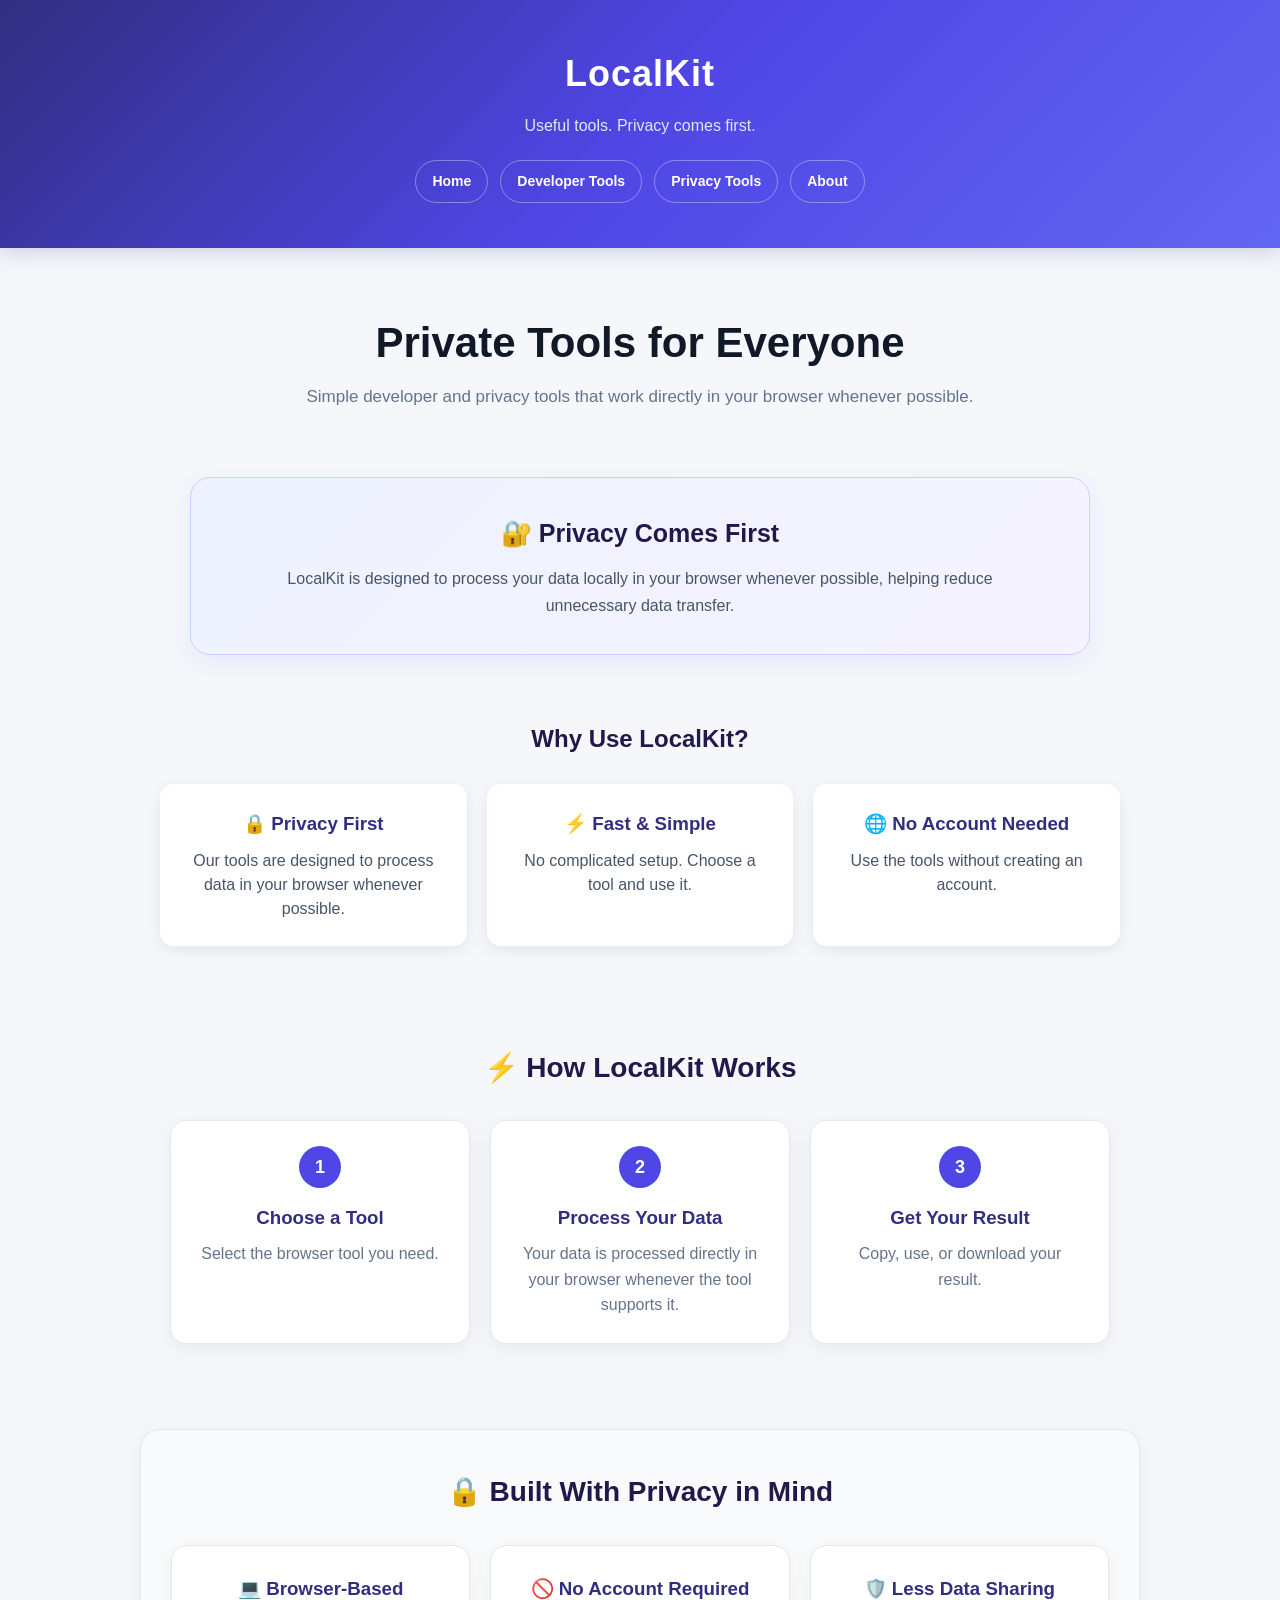
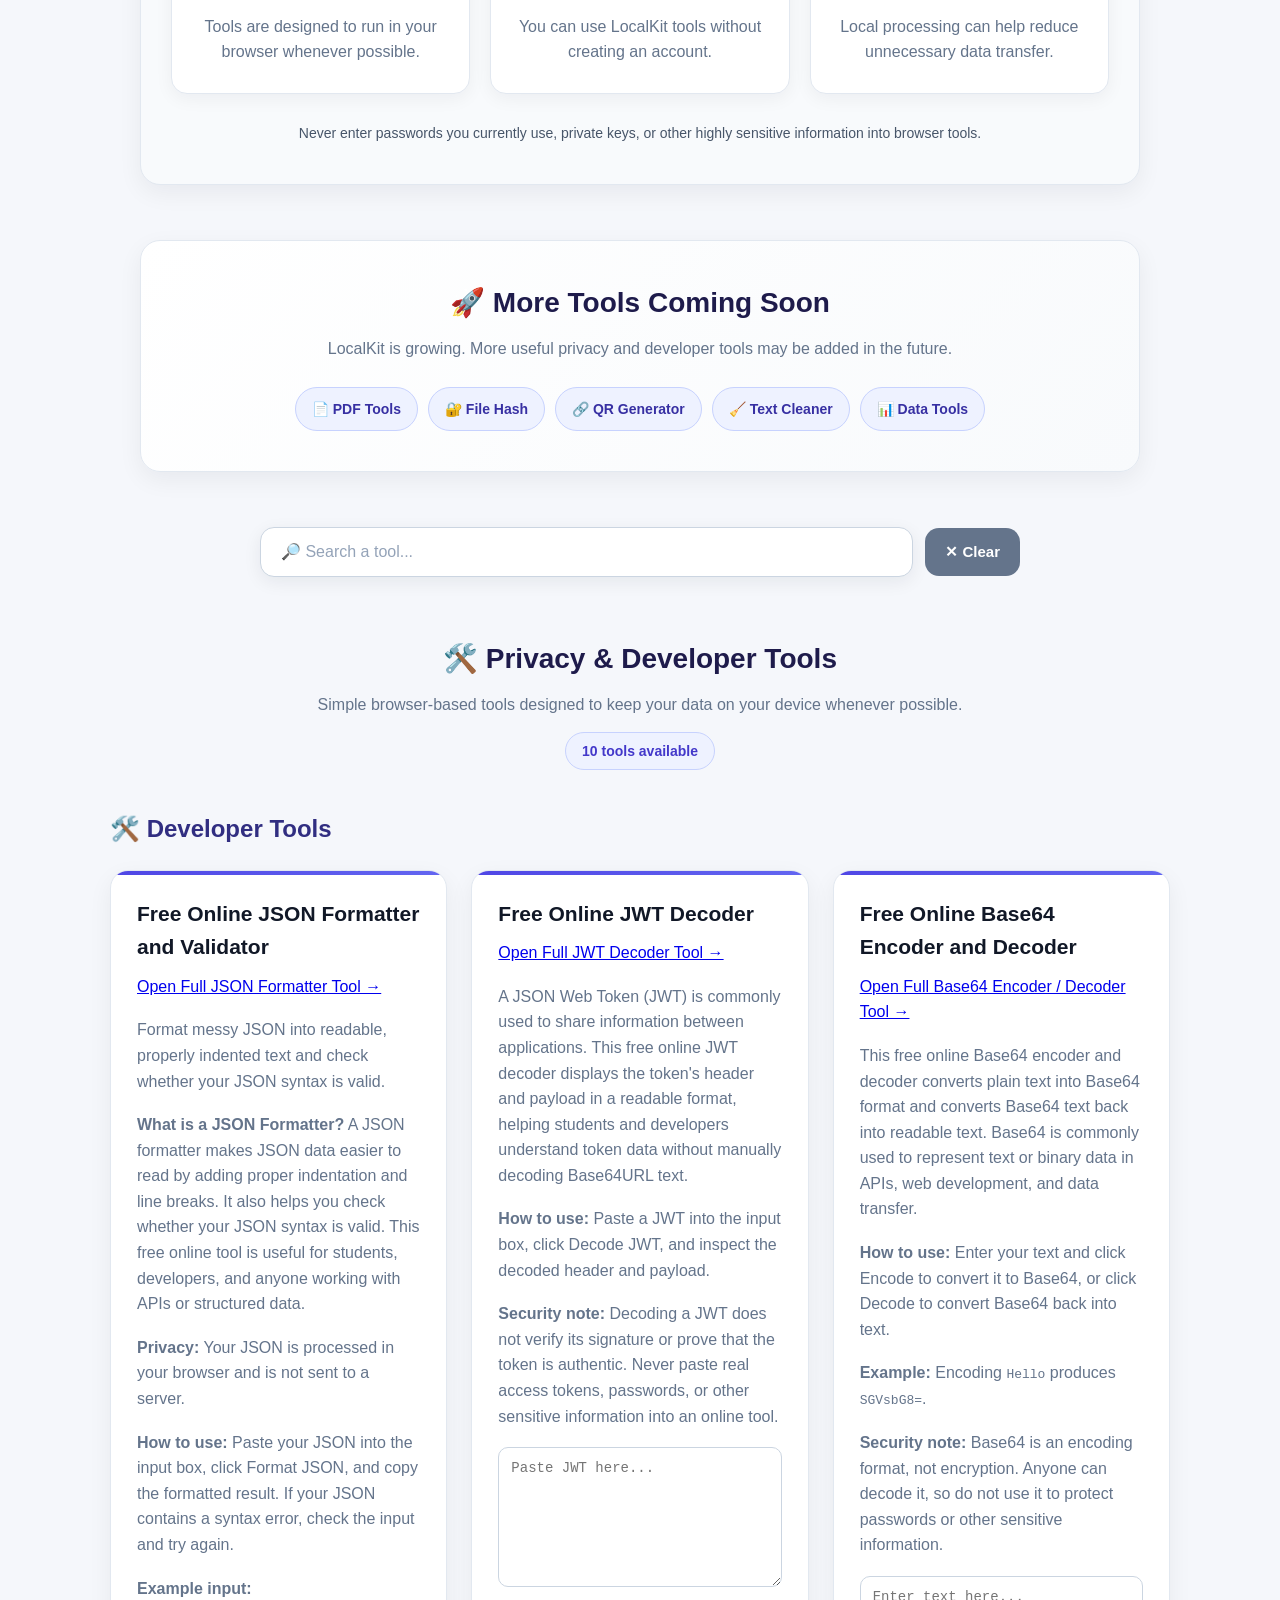
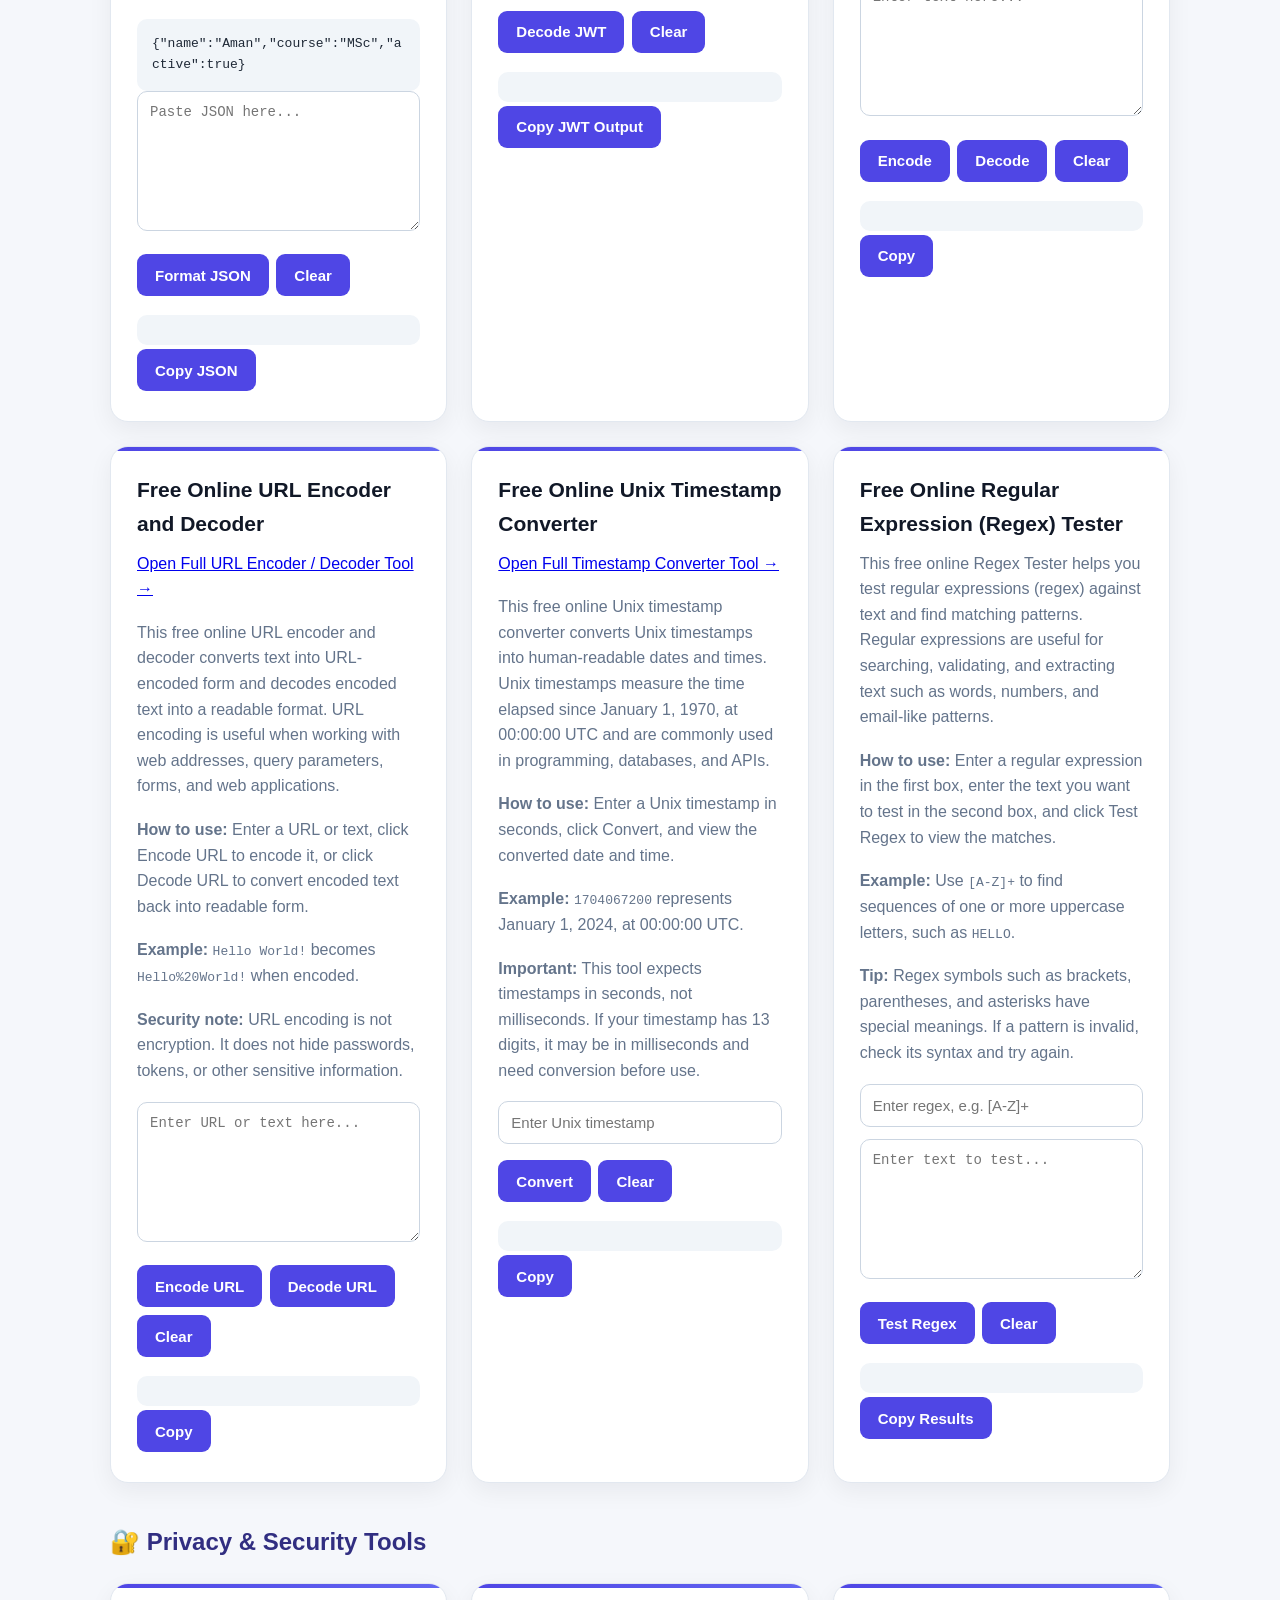
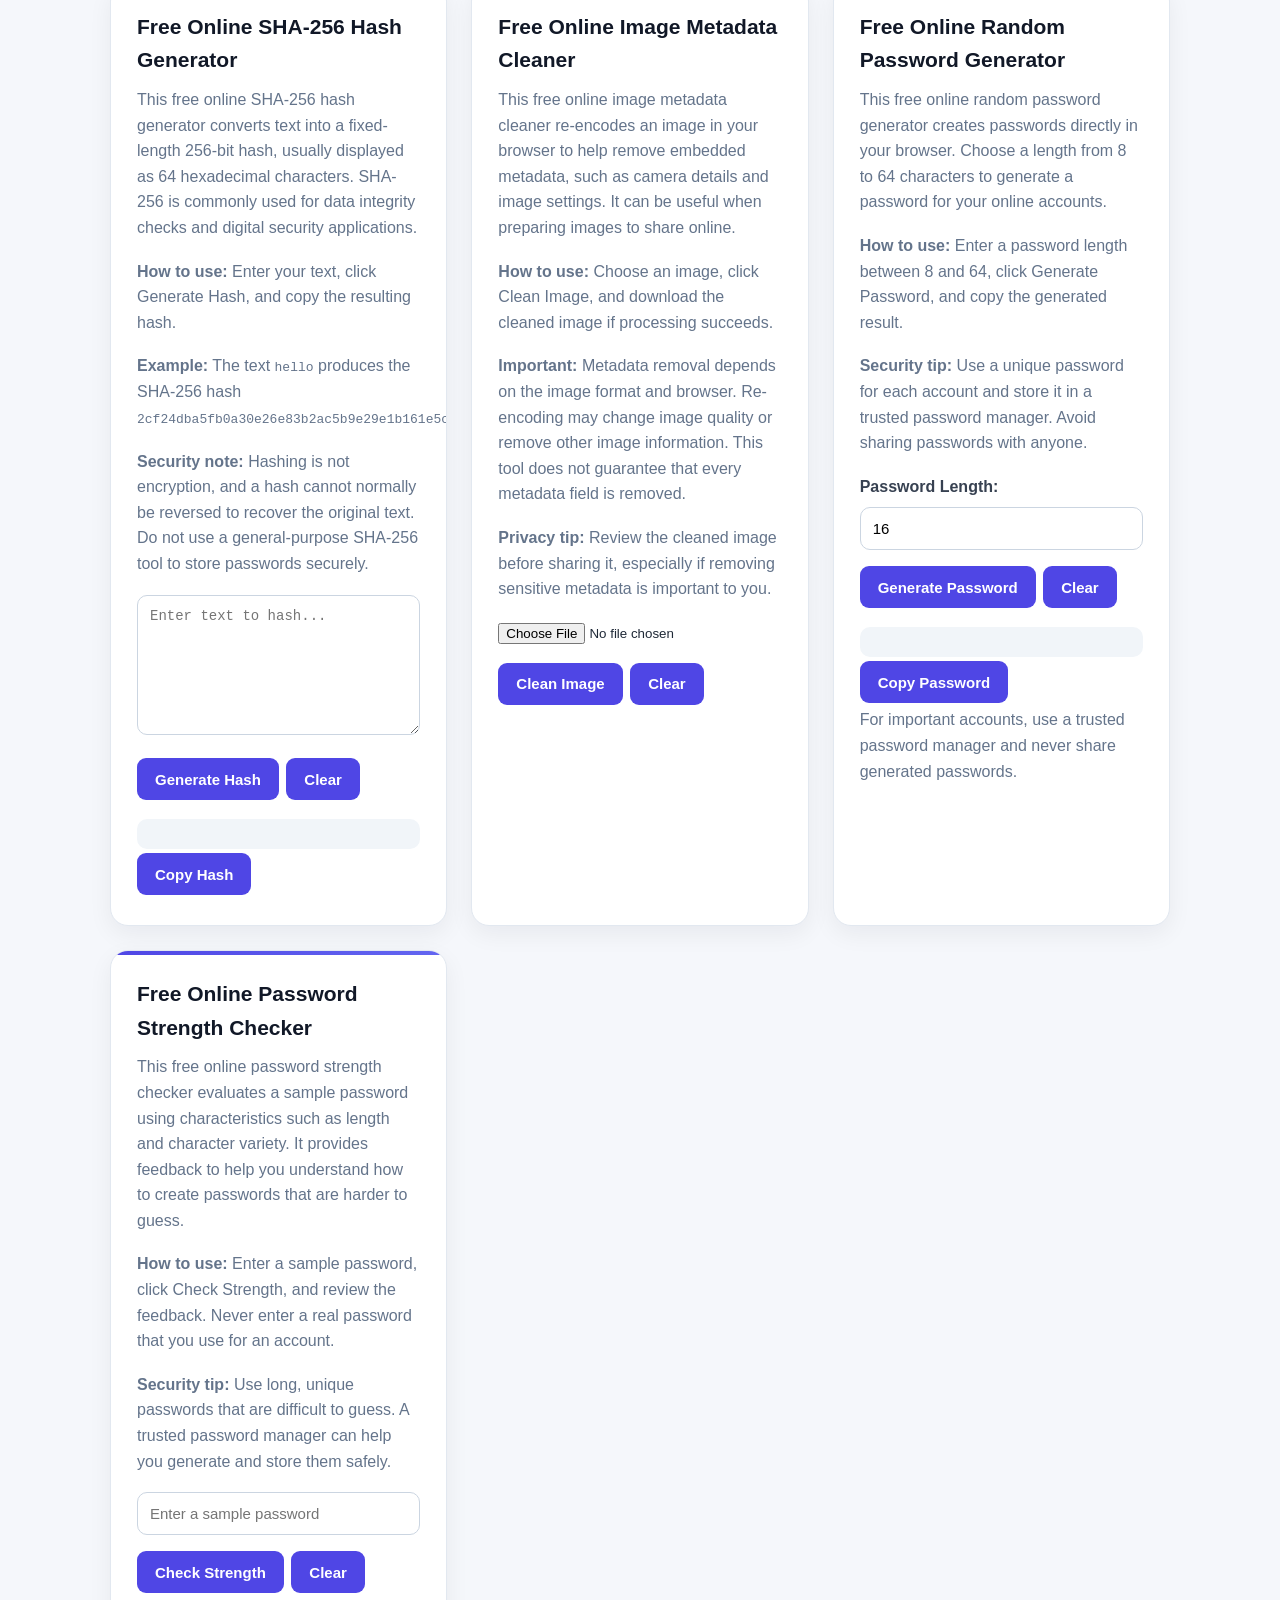
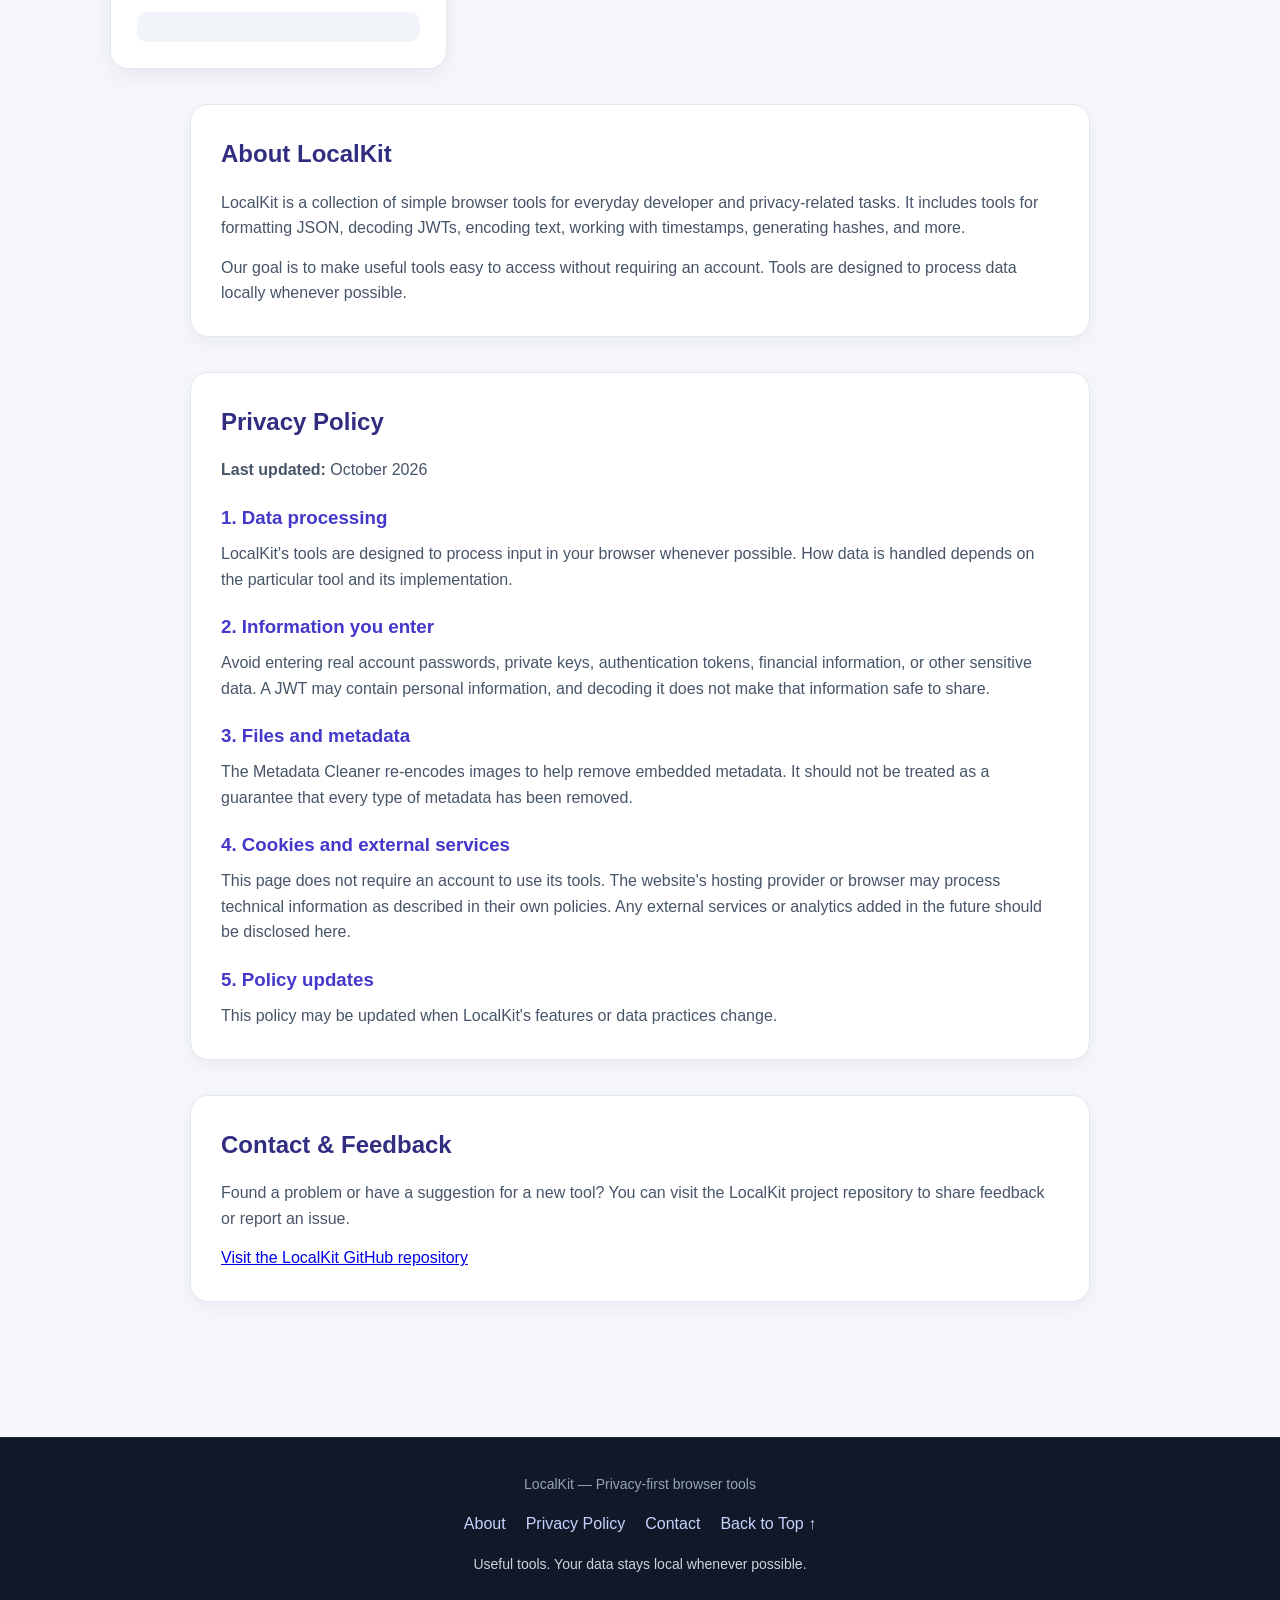
==== index.html @ b1b57955 "Update index.html" ====
<!DOCTYPE html>
<html lang="en">

<head>
<meta name="google-site-verification" content="IphZetKPxtu240fDKieavILcGZt0BfAWqyDR9AuQnmY" />
    
    <meta name="google-site-verification" content="DVw9O4MkSxEFIIuB0OTRe99hICy1c7g2Ql0QO1NADLE" />
    <meta charset="UTF-8">
    <meta name="viewport" content="width=device-width, initial-scale=1.0">

   <title>LocalKit — Free Developer &amp; Privacy Tools</title>
    <meta name="description"
          content="Use free browser-based developer and privacy tools, including JSON formatting, JWT decoding, Base64 encoding, password generation, and more.">

    <meta name="theme-color" content="#6d28d9">

    <meta name="robots" content="index, follow">

<meta property="og:type" content="website">
<meta property="og:title" content="LocalKit — Free Developer &amp; Privacy Tools">
<meta property="og:description" content="Use free browser-based developer and privacy tools, including JSON formatting, JWT decoding, Base64 encoding, password generation, and more.">
<meta property="og:url" content="https://localkit-8vr.pages.dev/">

<meta name="twitter:card" content="summary">
<meta name="twitter:title" content="LocalKit — Free Developer &amp; Privacy Tools">
<meta name="twitter:description" content="Free browser-based developer and privacy tools designed to process data locally whenever possible.">

    <link rel="stylesheet" href="style.css">
</head>

<body>

<!-- HEADER -->

<header>
    <div class="logo">LocalKit</div>

    <p>Useful tools. Privacy comes first.</p>

    <nav class="main-nav" aria-label="Main navigation">
        <a href="#home">Home</a>
        <a href="#developer-tools">Developer Tools</a>
        <a href="#privacy-tools">Privacy Tools</a>
        <a href="#about">About</a>
    </nav>
</header>


<!-- MAIN CONTENT -->

<main id="home">

    <!-- HERO SECTION -->

    <section class="hero">
        <h1>Private Tools for Everyone</h1>

        <p>
            Simple developer and privacy tools that work directly
            in your browser whenever possible.
        </p>
    </section>


    <!-- PRIVACY INTRODUCTION -->

    <section class="privacy-section">
        <h2>🔐 Privacy Comes First</h2>
        <p>
            LocalKit is designed to process your data locally
            in your browser whenever possible, helping reduce
            unnecessary data transfer.
        </p>
    </section>


    <!-- WHY LOCALKIT -->

    <section class="why-section">
        <h2>Why Use LocalKit?</h2>

        <div class="why-grid">

            <div>
                <h3>🔒 Privacy First</h3>
                <p>
                    Our tools are designed to process data in
                    your browser whenever possible.
                </p>
            </div>

            <div>
                <h3>⚡ Fast &amp; Simple</h3>
                <p>
                    No complicated setup. Choose a tool and use it.
                </p>
            </div>

            <div>
                <h3>🌐 No Account Needed</h3>
                <p>
                    Use the tools without creating an account.
                </p>
            </div>

        </div>
    </section>


    <!-- HOW LOCALKIT WORKS -->

    <section class="how-section">
        <h2>⚡ How LocalKit Works</h2>

        <div class="how-grid">

            <div>
                <div class="how-number">1</div>
                <h3>Choose a Tool</h3>
                <p>Select the browser tool you need.</p>
            </div>

            <div>
                <div class="how-number">2</div>
                <h3>Process Your Data</h3>
                <p>
                    Your data is processed directly in your
                    browser whenever the tool supports it.
                </p>
            </div>

            <div>
                <div class="how-number">3</div>
                <h3>Get Your Result</h3>
                <p>Copy, use, or download your result.</p>
            </div>

        </div>
    </section>


    <!-- TRUST & PRIVACY -->

    <section class="trust-section">
        <h2>🔒 Built With Privacy in Mind</h2>

        <div class="trust-grid">

            <div>
                <h3>💻 Browser-Based</h3>
                <p>
                    Tools are designed to run in your browser
                    whenever possible.
                </p>
            </div>

            <div>
                <h3>🚫 No Account Required</h3>
                <p>
                    You can use LocalKit tools without
                    creating an account.
                </p>
            </div>

            <div>
                <h3>🛡️ Less Data Sharing</h3>
                <p>
                    Local processing can help reduce
                    unnecessary data transfer.
                </p>
            </div>

        </div>

        <p class="trust-note">
            Never enter passwords you currently use,
            private keys, or other highly sensitive information
            into browser tools.
        </p>
    </section>


    <!-- COMING SOON -->

    <section class="coming-section">
        <h2>🚀 More Tools Coming Soon</h2>

        <p>
            LocalKit is growing. More useful privacy and
            developer tools may be added in the future.
        </p>

        <div class="coming-tags">
            <span>📄 PDF Tools</span>
            <span>🔐 File Hash</span>
            <span>🔗 QR Generator</span>
            <span>🧹 Text Cleaner</span>
            <span>📊 Data Tools</span>
        </div>
    </section>


    <!-- TOOL SEARCH -->

    <section class="tool-search" aria-label="Search tools">

        <input
            type="text"
            id="toolSearch"
            placeholder="🔎 Search a tool..."
            aria-label="Search available tools"
            onkeyup="searchTools()">

        <button
            type="button"
            onclick="clearToolSearch()">
            ✕ Clear
        </button>

    </section>


    <!-- ALL TOOLS -->

    <section class="tools" aria-label="Available tools">

        <div class="tools-heading">
            <h2>🛠️ Privacy &amp; Developer Tools</h2>

            <p>
                Simple browser-based tools designed to keep
                your data on your device whenever possible.
            </p>

            <span class="tool-count">10 tools available</span>
        </div>


        <!-- DEVELOPER TOOLS -->

        <h3 id="developer-tools" class="category-heading">
            🛠️ Developer Tools
        </h3>


        <!-- 1. JSON FORMATTER -->

        <div class="tool-card" id="json-formatter">
           <h2>Free Online JSON Formatter and Validator</h2>
            <p><a href="json-formatter.html">Open Full JSON Formatter Tool →</a></p>

       
<p>Format messy JSON into readable, properly indented text and check whether your JSON syntax is valid.</p>

<p><strong>What is a JSON Formatter?</strong> A JSON formatter makes JSON data easier to read by adding proper indentation and line breaks. It also helps you check whether your JSON syntax is valid. This free online tool is useful for students, developers, and anyone working with APIs or structured data.</p>

<p><strong>Privacy:</strong> Your JSON is processed in your browser and is not sent to a server.</p>

<p><strong>How to use:</strong> Paste your JSON into the input box, click Format JSON, and copy the formatted result. If your JSON contains a syntax error, check the input and try again.</p>

<p><strong>Example input:</strong></p>
<pre>{"name":"Aman","course":"MSc","active":true}</pre>

            <textarea
                id="jsonInput"
                placeholder="Paste JSON here..."
                aria-label="JSON input"></textarea>

            <button onclick="formatJSON()">Format JSON</button>
            <button onclick="clearJSON()">Clear</button>

            <pre id="jsonOutput"></pre>

            <button onclick="copyJSON()">Copy JSON</button>
        </div>


        <!-- 2. JWT DECODER -->

        <div class="tool-card" id="jwt-decoder">
        <h2>Free Online JWT Decoder</h2>
<p><a href="jwt-decoder.html">Open Full JWT Decoder Tool →</a></p>

            
<p>A JSON Web Token (JWT) is commonly used to share information between applications. This free online JWT decoder displays the token's header and payload in a readable format, helping students and developers understand token data without manually decoding Base64URL text.</p>

<p><strong>How to use:</strong> Paste a JWT into the input box, click Decode JWT, and inspect the decoded header and payload.</p>

<p><strong>Security note:</strong> Decoding a JWT does not verify its signature or prove that the token is authentic. Never paste real access tokens, passwords, or other sensitive information into an online tool.</p>

            <textarea
                id="jwtInput"
                placeholder="Paste JWT here..."
                aria-label="JWT input"></textarea>

            <button onclick="decodeJWT()">Decode JWT</button>
            <button onclick="clearJWT()">Clear</button>
            
            <pre id="jwtOutput"></pre>

            <button onclick="copyJWT()">Copy JWT Output</button>
        </div>


        <!-- 3. BASE64 ENCODER / DECODER -->

        <div class="tool-card" id="base64-tool">
            <h2>Free Online Base64 Encoder and Decoder</h2>
            <p><a href="base64-encoder-decoder.html">Open Full Base64 Encoder / Decoder Tool →</a></p>


           
<p>This free online Base64 encoder and decoder converts plain text into Base64 format and converts Base64 text back into readable text. Base64 is commonly used to represent text or binary data in APIs, web development, and data transfer.</p>

<p><strong>How to use:</strong> Enter your text and click Encode to convert it to Base64, or click Decode to convert Base64 back into text.</p>

<p><strong>Example:</strong> Encoding <code>Hello</code> produces <code>SGVsbG8=</code>.</p>

<p><strong>Security note:</strong> Base64 is an encoding format, not encryption. Anyone can decode it, so do not use it to protect passwords or other sensitive information.</p>

            <textarea
                id="base64Input"
                placeholder="Enter text here..."
                aria-label="Base64 input"></textarea>

            <button onclick="encodeBase64()">Encode</button>
            <button onclick="decodeBase64()">Decode</button>
            <button onclick="clearBase64()">Clear</button>

            <pre id="base64Output"></pre>

            <button onclick="copyBase64()">Copy</button>
        </div>


        <!-- 4. URL ENCODER / DECODER -->

        <div class="tool-card" id="url-encoder">
            <h2>Free Online URL Encoder and Decoder</h2>

    <p><a href="url-encoder-decoder.html">Open Full URL Encoder / Decoder Tool →</a></p>       
<p>This free online URL encoder and decoder converts text into URL-encoded form and decodes encoded text into a readable format. URL encoding is useful when working with web addresses, query parameters, forms, and web applications.</p>

<p><strong>How to use:</strong> Enter a URL or text, click Encode URL to encode it, or click Decode URL to convert encoded text back into readable form.</p>

<p><strong>Example:</strong> <code>Hello World!</code> becomes <code>Hello%20World!</code> when encoded.</p>

<p><strong>Security note:</strong> URL encoding is not encryption. It does not hide passwords, tokens, or other sensitive information.</p>

            <textarea
                id="urlInput"
                placeholder="Enter URL or text here..."
                aria-label="URL input"></textarea>

            <button onclick="encodeURL()">Encode URL</button>
            <button onclick="decodeURL()">Decode URL</button>
            <button onclick="clearURL()">Clear</button>

            <pre id="urlOutput"></pre>

            <button onclick="copyURL()">Copy</button>
        </div>


        <!-- 5. TIMESTAMP CONVERTER -->

        <div class="tool-card" id="timestamp-converter">
            <h2>Free Online Unix Timestamp Converter</h2>
            <p><a href="timestamp-converter.html">Open Full Timestamp Converter Tool →</a></p>


            
<p>This free online Unix timestamp converter converts Unix timestamps into human-readable dates and times. Unix timestamps measure the time elapsed since January 1, 1970, at 00:00:00 UTC and are commonly used in programming, databases, and APIs.</p>

<p><strong>How to use:</strong> Enter a Unix timestamp in seconds, click Convert, and view the converted date and time.</p>

<p><strong>Example:</strong> <code>1704067200</code> represents January 1, 2024, at 00:00:00 UTC.</p>

<p><strong>Important:</strong> This tool expects timestamps in seconds, not milliseconds. If your timestamp has 13 digits, it may be in milliseconds and need conversion before use.</p>

            <input
                type="number"
                id="timestampInput"
                placeholder="Enter Unix timestamp"
                aria-label="Unix timestamp">

            <button onclick="convertTimestamp()">Convert</button>
            <button onclick="clearTimestamp()">Clear</button>

            <pre id="timestampOutput"></pre>

            <button onclick="copyTimestamp()">Copy</button>
        </div>


        <!-- 6. REGEX TESTER -->

        <div class="tool-card" id="regex-tester">
            <h2>Free Online Regular Expression (Regex) Tester</h2>

           
<p>This free online Regex Tester helps you test regular expressions (regex) against text and find matching patterns. Regular expressions are useful for searching, validating, and extracting text such as words, numbers, and email-like patterns.</p>

<p><strong>How to use:</strong> Enter a regular expression in the first box, enter the text you want to test in the second box, and click Test Regex to view the matches.</p>

<p><strong>Example:</strong> Use <code>[A-Z]+</code> to find sequences of one or more uppercase letters, such as <code>HELLO</code>.</p>

<p><strong>Tip:</strong> Regex symbols such as brackets, parentheses, and asterisks have special meanings. If a pattern is invalid, check its syntax and try again.</p>

            <input
                type="text"
                id="regexInput"
                placeholder="Enter regex, e.g. [A-Z]+"
                aria-label="Regular expression">

            <textarea
                id="regexText"
                placeholder="Enter text to test..."
                aria-label="Text to test"></textarea>

            <button onclick="testRegex()">Test Regex</button>
            <button onclick="clearRegex()">Clear</button>

            <pre id="regexOutput"></pre>

            <button onclick="copyRegex()">Copy Results</button>
        </div>


        <!-- PRIVACY & SECURITY TOOLS -->

        <h3 id="privacy-tools" class="category-heading">
            🔐 Privacy &amp; Security Tools
        </h3>





        
<!-- 7. SHA-256 HASH GENERATOR -->

<div class="tool-card" id="sha256-generator">
    <h2>Free Online SHA-256 Hash Generator</h2>

   
<p>This free online SHA-256 hash generator converts text into a fixed-length 256-bit hash, usually displayed as 64 hexadecimal characters. SHA-256 is commonly used for data integrity checks and digital security applications.</p>

<p><strong>How to use:</strong> Enter your text, click Generate Hash, and copy the resulting hash.</p>

<p><strong>Example:</strong> The text <code>hello</code> produces the SHA-256 hash <code>2cf24dba5fb0a30e26e83b2ac5b9e29e1b161e5c1fa7425e73043362938b9824</code>.</p>

<p><strong>Security note:</strong> Hashing is not encryption, and a hash cannot normally be reversed to recover the original text. Do not use a general-purpose SHA-256 tool to store passwords securely.</p>

    <textarea
        id="hashInput"
        placeholder="Enter text to hash..."
        aria-label="Text to hash"></textarea>

    <button onclick="generateHash()">Generate Hash</button>
    <button onclick="clearHash()">Clear</button>

    <pre id="hashOutput"></pre>

    <button onclick="copyHash()">Copy Hash</button>
</div>


        <!-- 8. METADATA CLEANER -->

        <div class="tool-card" id="metadata-cleaner">
           <h2>Free Online Image Metadata Cleaner</h2>

<p>This free online image metadata cleaner re-encodes an image in your browser to help remove embedded metadata, such as camera details and image settings. It can be useful when preparing images to share online.</p>

<p><strong>How to use:</strong> Choose an image, click Clean Image, and download the cleaned image if processing succeeds.</p>

<p><strong>Important:</strong> Metadata removal depends on the image format and browser. Re-encoding may change image quality or remove other image information. This tool does not guarantee that every metadata field is removed.</p>

<p><strong>Privacy tip:</strong> Review the cleaned image before sharing it, especially if removing sensitive metadata is important to you.</p>


          
            <input
                type="file"
                id="imageInput"
                accept="image/*"
                aria-label="Choose an image">

            <button onclick="cleanImageMetadata()">Clean Image</button>
            <button onclick="clearMetadata()">Clear</button>

            <div id="metadataOutput"></div>
        </div>


        <!-- 9. PASSWORD GENERATOR -->

        <div class="tool-card" id="password-generator">
           <h2>Free Online Random Password Generator</h2>

          
<p>This free online random password generator creates passwords directly in your browser. Choose a length from 8 to 64 characters to generate a password for your online accounts.</p>

<p><strong>How to use:</strong> Enter a password length between 8 and 64, click Generate Password, and copy the generated result.</p>

<p><strong>Security tip:</strong> Use a unique password for each account and store it in a trusted password manager. Avoid sharing passwords with anyone.</p>

            <label for="passwordLength">Password Length:</label>

            <input
                type="number"
                id="passwordLength"
                value="16"
                min="8"
                max="64">

            <button onclick="generatePassword()">
                Generate Password
            </button>

            <button onclick="clearPassword()">Clear</button>

            <pre id="passwordOutput"></pre>

            <button onclick="copyPassword()">Copy Password</button>

            <p>
                For important accounts, use a trusted password
                manager and never share generated passwords.
            </p>
        </div>


        <!-- 10. PASSWORD STRENGTH CHECKER -->

        <div class="tool-card" id="password-strength-checker">
            <h2>Free Online Password Strength Checker</h2>



            
<p>This free online password strength checker evaluates a sample password using characteristics such as length and character variety. It provides feedback to help you understand how to create passwords that are harder to guess.</p>

<p><strong>How to use:</strong> Enter a sample password, click Check Strength, and review the feedback. Never enter a real password that you use for an account.</p>

<p><strong>Security tip:</strong> Use long, unique passwords that are difficult to guess. A trusted password manager can help you generate and store them safely.</p>

            <input
                type="password"
                id="strengthPassword"
                placeholder="Enter a sample password"
                aria-label="Sample password"
                autocomplete="off">

            <button onclick="checkPasswordStrength()">
                Check Strength
            </button>

            <button onclick="clearPasswordStrength()">Clear</button>

            <pre id="strengthOutput"></pre>
        </div>

    </section>


    <!-- ABOUT SECTION -->

    <section id="about" class="about-section">
        <h2>About LocalKit</h2>

        <p>
            LocalKit is a collection of simple browser tools
            for everyday developer and privacy-related tasks.
            It includes tools for formatting JSON, decoding
            JWTs, encoding text, working with timestamps,
            generating hashes, and more.
        </p>

        <p>
            Our goal is to make useful tools easy to access
            without requiring an account. Tools are designed
            to process data locally whenever possible.
        </p>
    </section>


    <!-- PRIVACY POLICY SECTION -->

    <section id="privacy" class="privacy-policy-section">
        <h2>Privacy Policy</h2>

        <p>
            <strong>Last updated:</strong> October 2026
        </p>

        <h3>1. Data processing</h3>
        <p>
            LocalKit's tools are designed to process input
            in your browser whenever possible. How data is
            handled depends on the particular tool and its
            implementation.
        </p>

        <h3>2. Information you enter</h3>
        <p>
            Avoid entering real account passwords, private
            keys, authentication tokens, financial information,
            or other sensitive data. A JWT may contain
            personal information, and decoding it does not
            make that information safe to share.
        </p>

        <h3>3. Files and metadata</h3>
        <p>
            The Metadata Cleaner re-encodes images to help
            remove embedded metadata. It should not be treated
            as a guarantee that every type of metadata has
            been removed.
        </p>

        <h3>4. Cookies and external services</h3>
        <p>
            This page does not require an account to use
            its tools. The website's hosting provider or
            browser may process technical information as
            described in their own policies. Any external
            services or analytics added in the future should
            be disclosed here.
        </p>

        <h3>5. Policy updates</h3>
        <p>
            This policy may be updated when LocalKit's
            features or data practices change.
        </p>
    </section>


    <!-- CONTACT SECTION -->

    <section id="contact" class="contact-section">
        <h2>Contact &amp; Feedback</h2>

        <p>
            Found a problem or have a suggestion for a new tool?
            You can visit the LocalKit project repository to
            share feedback or report an issue.
        </p>

        <p>
            <a
                href="https://github.com/localkit-tools/localkit"
                target="_blank"
                rel="noopener noreferrer">
                Visit the LocalKit GitHub repository
            </a>
        </p>
    </section>

</main>


<!-- FOOTER -->

<footer>
    <p>LocalKit — Privacy-first browser tools</p>

    <nav class="footer-links" aria-label="Footer navigation">
        <a href="#about">About</a>
        <a href="#privacy">Privacy Policy</a>
        <a href="#contact">Contact</a>
        <a href="#home">Back to Top ↑</a>
    </nav>

    <p class="footer-note">
        Useful tools. Your data stays local whenever possible.
    </p>
</footer>


<!-- JAVASCRIPT -->

<script src="script.js" defer></script>

</body>
</html>
---- style.css ----
* {
    box-sizing: border-box;
    margin: 0;
    padding: 0;
}

body {
    font-family: Arial, sans-serif;
    background: #f5f7fb;
    color: #1f2937;
    line-height: 1.6;
}

header {
    background: linear-gradient(135deg, #312e81, #4f46e5, #6366f1);
    color: white;
    text-align: center;
    padding: 45px 20px;
    box-shadow: 0 4px 20px rgba(49, 46, 129, 0.20);
}

.logo {
    font-size: 36px;
    font-weight: bold;
    letter-spacing: 1px;
}

header p {
    margin-top: 10px;
    color: #e0e7ff;
    font-size: 16px;
}

main {
    max-width: 1100px;
    margin: auto;
    padding: 50px 20px;
}

.hero {
    text-align: center;
    margin-bottom: 45px;
    padding: 20px 10px;
}

.hero h1 {
    font-size: 42px;
    margin-bottom: 15px;
    color: #111827;
    line-height: 1.2;
}

.hero p {
    color: #64748b;
    max-width: 700px;
    margin: auto;
    font-size: 17px;
    line-height: 1.7;
}
/* Privacy Section */

 /* Privacy Section */

.privacy-section {
    max-width: 900px;
    margin: 45px auto;
    padding: 35px 30px;
    text-align: center;
    background: linear-gradient(135deg, #eef2ff, #f5f3ff);
    border: 1px solid #c7d2fe;
    border-radius: 20px;
    box-shadow: 0 8px 25px rgba(79, 70, 229, 0.08);
}

.privacy-section h2 {
    margin-bottom: 12px;
    color: #1e1b4b;
    font-size: 25px;
}

.privacy-section p {
    max-width: 750px;
    margin: 0 auto;
    color: #475569;
    line-height: 1.7;
}

/* Why Section */

.why-section {
    max-width: 1000px;
    margin: 40px auto;
    padding: 20px;
    text-align: center;
}

.why-section h2 {
    margin-bottom: 25px;
    color: #1e1b4b;
}

.why-grid {
    display: grid;
    grid-template-columns: repeat(3, 1fr);
    gap: 20px;
}

.why-grid > div {
    background: white;
    padding: 25px;
    border-radius: 14px;
    box-shadow: 0 4px 15px rgba(0, 0, 0, 0.08);
}

.why-grid h3 {
    margin-bottom: 10px;
    color: #312e81;
}

.why-grid p {
    margin: 0;
    color: #475569;
    line-height: 1.5;
}

/* Tools Heading */

.tools-heading {
    grid-column: 1 / -1;
    text-align: center;
    margin: 20px auto 0;
    max-width: 800px;
}

.tools-heading h2 {
    margin-bottom: 10px;
    color: #1e1b4b;
    font-size: 28px;
}

.tools-heading p {
    margin: 0;
    color: #64748b;
    line-height: 1.6;
}


/* Search */

.tool-search {
    max-width: 760px;
    margin: 10px auto 40px;
    display: flex;
    gap: 12px;
    align-items: center;
}

.tool-search input {
    flex: 1;
    padding: 15px 20px;
    border: 1px solid #cbd5e1;
    border-radius: 14px;
    font-size: 16px;
    background: white;
    box-shadow: 0 5px 18px rgba(15, 23, 42, 0.07);
    transition: all 0.2s ease;
}

.tool-search input::placeholder {
    color: #94a3b8;
}

.tool-search input:focus {
    outline: none;
    border-color: #6366f1;
    box-shadow: 0 0 0 4px rgba(99, 102, 241, 0.12);
}

.tool-search button {
    background: #64748b;
    padding: 15px 20px;
    white-space: nowrap;
    border-radius: 14px;
}

.tool-search button:hover {
    background: #475569;
}

/* Tools Grid */

.tools {
    display: grid;
    grid-template-columns: repeat(auto-fit, minmax(280px, 1fr));
    gap: 24px;
}

.tool-card {
    background: white;
    border: 1px solid #e2e8f0;
    border-radius: 18px;
    padding: 26px;
    box-shadow: 0 8px 25px rgba(15, 23, 42, 0.06);
    transition: transform 0.25s ease, box-shadow 0.25s ease, border-color 0.25s ease;
    position: relative;
    overflow: hidden;
}

.tool-card::before {
    content: "";
    display: block;
    height: 4px;
    width: 100%;
    background: linear-gradient(90deg, #4f46e5, #6366f1);
    position: absolute;
    top: 0;
    left: 0;
}

.tool-card:hover {
    transform: translateY(-6px);
    box-shadow: 0 14px 35px rgba(15, 23, 42, 0.12);
    border-color: #c7d2fe;
}

.tool-card h2 {
    margin-bottom: 10px;
    color: #111827;
    font-size: 21px;
}

.tool-card p {
    color: #64748b;
    margin-bottom: 18px;
    line-height: 1.6;
}

/* Text Areas */

textarea {
    width: 100%;
    min-height: 140px;
    padding: 12px;
    border: 1px solid #cbd5e1;
    border-radius: 10px;
    resize: vertical;
    font-family: monospace;
    font-size: 14px;
    margin-bottom: 12px;
}

textarea:focus {
    outline: 2px solid #6366f1;
    border-color: #6366f1;
}

/* File Input */

input[type="file"] {
    width: 100%;
    margin-bottom: 15px;
}

/* Buttons */

button {
    background: #4f46e5;
    color: white;
    border: none;
    padding: 11px 18px;
    border-radius: 9px;
    cursor: pointer;
    font-size: 15px;
    font-weight: bold;
}

button:hover {
    background: #4338ca;
}

/* Output */

pre {
    margin-top: 15px;
    padding: 15px;
    background: #f1f5f9;
    border-radius: 10px;
    white-space: pre-wrap;
    overflow-x: auto;
    font-family: monospace;
}

.success {
    color: #166534;
}

.error {
    color: #b91c1c;
}

/* Metadata Download */

#metadataOutput {
    margin-top: 15px;
}

#metadataOutput a {
    display: inline-block;
    background: #059669;
    color: white;
    padding: 10px 15px;
    border-radius: 8px;
    text-decoration: none;
    font-weight: bold;
}

/* Footer */

footer {
    text-align: center;
    padding: 35px 20px;
    margin-top: 50px;
    color: #94a3b8;
    background: #111827;
    border-top: 1px solid #1e293b;
}

footer p {
    margin: 0;
    font-size: 14px;
}

/* Mobile */

@media (max-width: 700px) {

    .why-grid {
        grid-template-columns: 1fr;
    }

    .tool-search {
        flex-direction: column;
    }

    .tool-search input {
        width: 100%;
    }

    .tool-search button {
        width: 100%;
    }
}

@media (max-width: 600px) {

    .hero h1 {
        font-size: 30px;
    }

    main {
        padding: 35px 15px;
    }

    .tool-card {
        padding: 20px;
    }
}

.tool-count {
    display: inline-block;
    margin-top: 14px;
    padding: 7px 16px;
    background: #eef2ff;
    color: #4338ca;
    border: 1px solid #c7d2fe;
    border-radius: 999px;
    font-size: 14px;
    font-weight: bold;
}


/* Tool Input Styling */

.tool-card input[type="text"],
.tool-card input[type="number"],
.tool-card input[type="password"] {
    width: 100%;
    padding: 12px;
    margin-bottom: 12px;
    border: 1px solid #cbd5e1;
    border-radius: 10px;
    font-size: 15px;
    background: white;
}

.tool-card input[type="text"]:focus,
.tool-card input[type="number"]:focus,
.tool-card input[type="password"]:focus {
    outline: 2px solid #6366f1;
    border-color: #6366f1;
}

/* Labels */

.tool-card label {
    display: block;
    margin-bottom: 8px;
    font-weight: bold;
    color: #374151;
}

/* Button spacing */

.tool-card button {
    margin: 4px 3px 4px 0;
}
/* Professional Button Effects */

.tool-card button {
    transition: all 0.2s ease;
}

.tool-card button:hover {
    transform: translateY(-1px);
    box-shadow: 0 4px 10px rgba(79, 70, 229, 0.20);
}

.tool-card button:active {
    transform: translateY(0);
}

/* Search button */

.tool-search button {
    transition: all 0.2s ease;
}

.tool-search button:hover {
    transform: translateY(-1px);
}
/* How LocalKit Works */

.how-section {
    max-width: 1000px;
    margin: 50px auto;
    padding: 30px;
    text-align: center;
}

.how-section h2 {
    margin-bottom: 30px;
    color: #1e1b4b;
    font-size: 28px;
}

.how-grid {
    display: grid;
    grid-template-columns: repeat(3, 1fr);
    gap: 20px;
}

.how-grid > div {
    background: white;
    padding: 25px;
    border-radius: 16px;
    border: 1px solid #e2e8f0;
    box-shadow: 0 6px 20px rgba(15, 23, 42, 0.06);
}

.how-number {
    width: 42px;
    height: 42px;
    margin: 0 auto 15px;
    border-radius: 50%;
    background: #4f46e5;
    color: white;
    display: flex;
    align-items: center;
    justify-content: center;
    font-weight: bold;
    font-size: 18px;
}

.how-grid h3 {
    margin-bottom: 8px;
    color: #312e81;
}

.how-grid p {
    color: #64748b;
    margin: 0;
}

/* Mobile */

@media (max-width: 700px) {

    .how-grid {
        grid-template-columns: 1fr;
    }

}
/* Trust & Privacy */

.trust-section {
    max-width: 1000px;
    margin: 55px auto;
    padding: 40px 30px;
    text-align: center;
    background: #f8fafc;
    border: 1px solid #e2e8f0;
    border-radius: 20px;
    box-shadow: 0 8px 25px rgba(15, 23, 42, 0.06);
}

.trust-section h2 {
    margin-bottom: 30px;
    color: #1e1b4b;
    font-size: 28px;
}

.trust-grid {
    display: grid;
    grid-template-columns: repeat(3, 1fr);
    gap: 20px;
}

.trust-grid > div {
    background: white;
    padding: 28px 22px;
    border-radius: 16px;
    border: 1px solid #e2e8f0;
    box-shadow: 0 5px 18px rgba(15, 23, 42, 0.05);
    transition: transform 0.2s ease, box-shadow 0.2s ease;
}

.trust-grid > div:hover {
    transform: translateY(-4px);
    box-shadow: 0 10px 25px rgba(15, 23, 42, 0.09);
}

.trust-grid h3 {
    margin-bottom: 10px;
    color: #312e81;
}

.trust-grid p {
    margin: 0;
    color: #64748b;
}

.trust-note {
    margin: 28px auto 0;
    max-width: 800px;
    color: #475569;
    font-size: 14px;
    line-height: 1.6;
}

/* Mobile */

@media (max-width: 700px) {

    .trust-grid {
        grid-template-columns: 1fr;
    }

}
/* Coming Soon */

 
.coming-section {
    max-width: 1000px;
    margin: 55px auto;
    padding: 40px 30px;
    text-align: center;
    background: linear-gradient(135deg, #ffffff, #f8fafc);
    border: 1px solid #e2e8f0;
    border-radius: 20px;
    box-shadow: 0 8px 25px rgba(15, 23, 42, 0.06);
}
.coming-section h2 {
    margin-bottom: 10px;
    color: #1e1b4b;
    font-size: 28px;
}

.coming-section > p {
    color: #64748b;
    margin-bottom: 25px;
}

.coming-tags {
    display: flex;
    flex-wrap: wrap;
    justify-content: center;
    gap: 10px;
}

.coming-tags span {
    padding: 10px 16px;
    background: #eef2ff;
    color: #3730a3;
    border: 1px solid #c7d2fe;
    border-radius: 999px;
    font-size: 14px;
    font-weight: bold;
    transition: transform 0.2s ease, background 0.2s ease;
}

.coming-tags span:hover {
    transform: translateY(-2px);
    background: #e0e7ff;
}
/* Final Mobile Improvements */

@media (max-width: 600px) {

    header {
        padding: 35px 15px;
    }

    .logo {
        font-size: 30px;
    }

    main {
        padding: 30px 15px;
    }

    .hero {
        padding: 15px 5px;
    }

    .hero h1 {
        font-size: 30px;
    }

    .privacy-section,
    .trust-section,
    .coming-section,
    .how-section {
        padding: 25px 18px;
    }

    .tool-card {
        padding: 20px;
    }

    .tool-card button {
        margin-top: 5px;
    }

}
/* Main Navigation */

.main-nav {
    margin-top: 22px;
    display: flex;
    justify-content: center;
    gap: 12px;
    flex-wrap: wrap;
}

.main-nav a {
    color: white;
    text-decoration: none;
    padding: 9px 16px;
    border: 1px solid rgba(255, 255, 255, 0.35);
    border-radius: 999px;
    font-size: 14px;
    font-weight: bold;
    transition: all 0.2s ease;
}

.main-nav a:hover {
    background: rgba(255, 255, 255, 0.15);
    transform: translateY(-1px);
}
/* LocalKit — Final polish */

html {
    scroll-behavior: smooth;
}

button,
.tool-card a {
    transition:
        background-color 0.2s ease,
        box-shadow 0.2s ease,
        transform 0.2s ease;
}

button:focus-visible,
a:focus-visible,
input:focus-visible,
textarea:focus-visible {
    outline: 3px solid #818cf8;
    outline-offset: 3px;
}

.tool-card {
    height: 100%;
}

.tool-card button {
    min-height: 42px;
}

#metadataOutput a:hover {
    background: #047857;
    transform: translateY(-1px);
}

@media (prefers-reduced-motion: reduce) {
    html {
        scroll-behavior: auto;
    }

    *,
    *::before,
    *::after {
        animation-duration: 0.01ms !important;
        transition-duration: 0.01ms !important;
        scroll-behavior: auto !important;
    }
}

/* LocalKit responsive and accessibility improvements */

.category-heading {
    grid-column: 1 / -1;
    width: 100%;
    margin: 18px 0 0;
    color: #312e81;
    font-size: 24px;
    line-height: 1.4;
}

.about-section,
.privacy-policy-section,
.contact-section {
    max-width: 900px;
    margin: 35px auto;
    padding: 30px;
    background: #ffffff;
    border: 1px solid #e2e8f0;
    border-radius: 18px;
    box-shadow: 0 6px 20px rgba(15, 23, 42, 0.05);
    scroll-margin-top: 20px;
}

.about-section h2,
.privacy-policy-section h2,
.contact-section h2 {
    margin-bottom: 16px;
    color: #312e81;
}

.about-section h3,
.privacy-policy-section h3 {
    margin: 20px 0 8px;
    color: #4338ca;
}

.about-section p,
.privacy-policy-section p,
.contact-section p {
    margin-bottom: 14px;
    color: #475569;
    overflow-wrap: anywhere;
}

.about-section p:last-child,
.privacy-policy-section p:last-child,
.contact-section p:last-child {
    margin-bottom: 0;
}

.about-section a,
.privacy-policy-section a,
.contact-section a,
.footer-links a {
    overflow-wrap: anywhere;
}

.footer-links {
    display: flex;
    justify-content: center;
    flex-wrap: wrap;
    gap: 12px 20px;
    margin: 16px 0;
}

.footer-links a {
    color: #c7d2fe;
    text-decoration: none;
}

.footer-links a:hover {
    color: #ffffff;
    text-decoration: underline;
}

.footer-note {
    margin-top: 12px;
    color: #cbd5e1;
}

.tool-card pre {
    max-width: 100%;
    overflow-x: auto;
    overflow-wrap: anywhere;
}

@media (max-width: 700px) {
    .main-nav {
        gap: 8px;
    }

    .main-nav a {
        padding: 8px 12px;
        font-size: 13px;
    }

    .about-section,
    .privacy-policy-section,
    .contact-section {
        padding: 22px 18px;
        margin: 25px auto;
    }

    .category-heading {
        font-size: 21px;
    }

    .tools {
        grid-template-columns: minmax(0, 1fr);
    }

    .tool-card {
        min-width: 0;
    }

    .tool-card button {
        max-width: 100%;
    }

    footer {
        overflow-wrap: anywhere;
    }
}
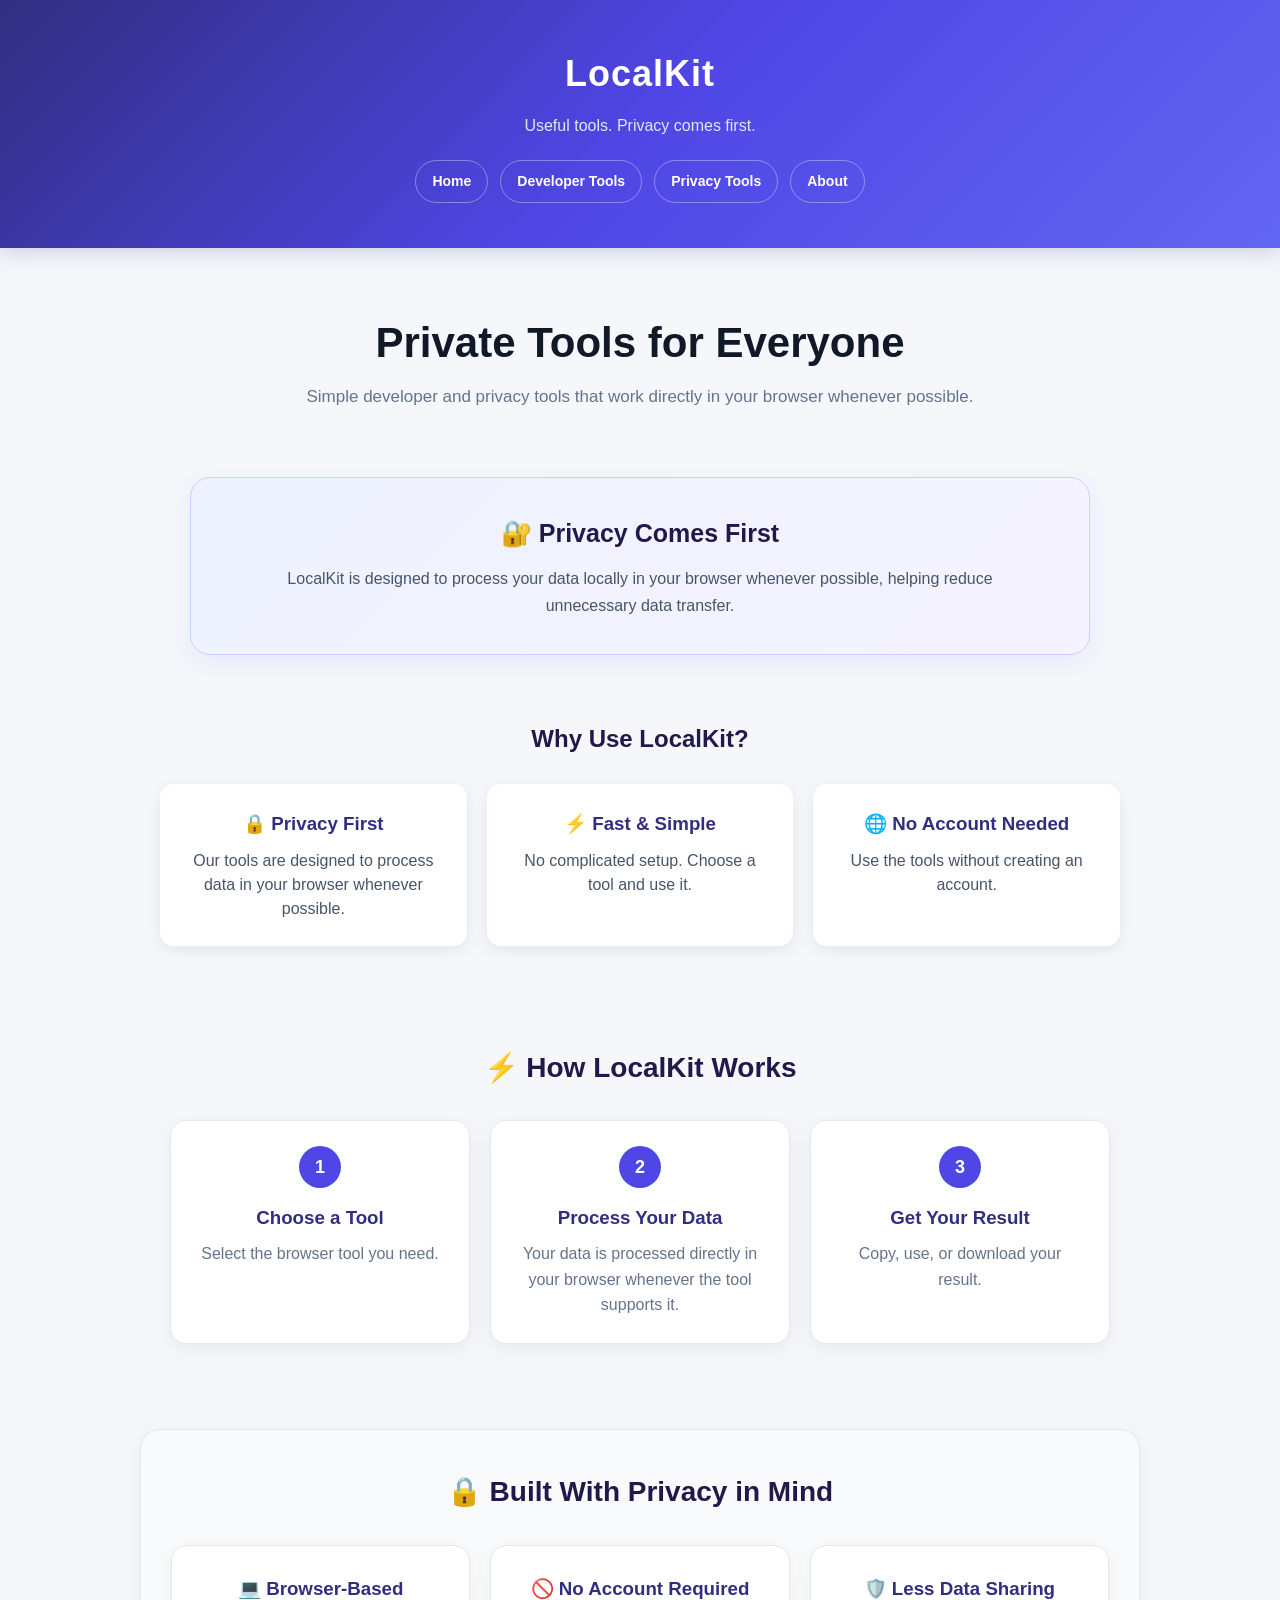
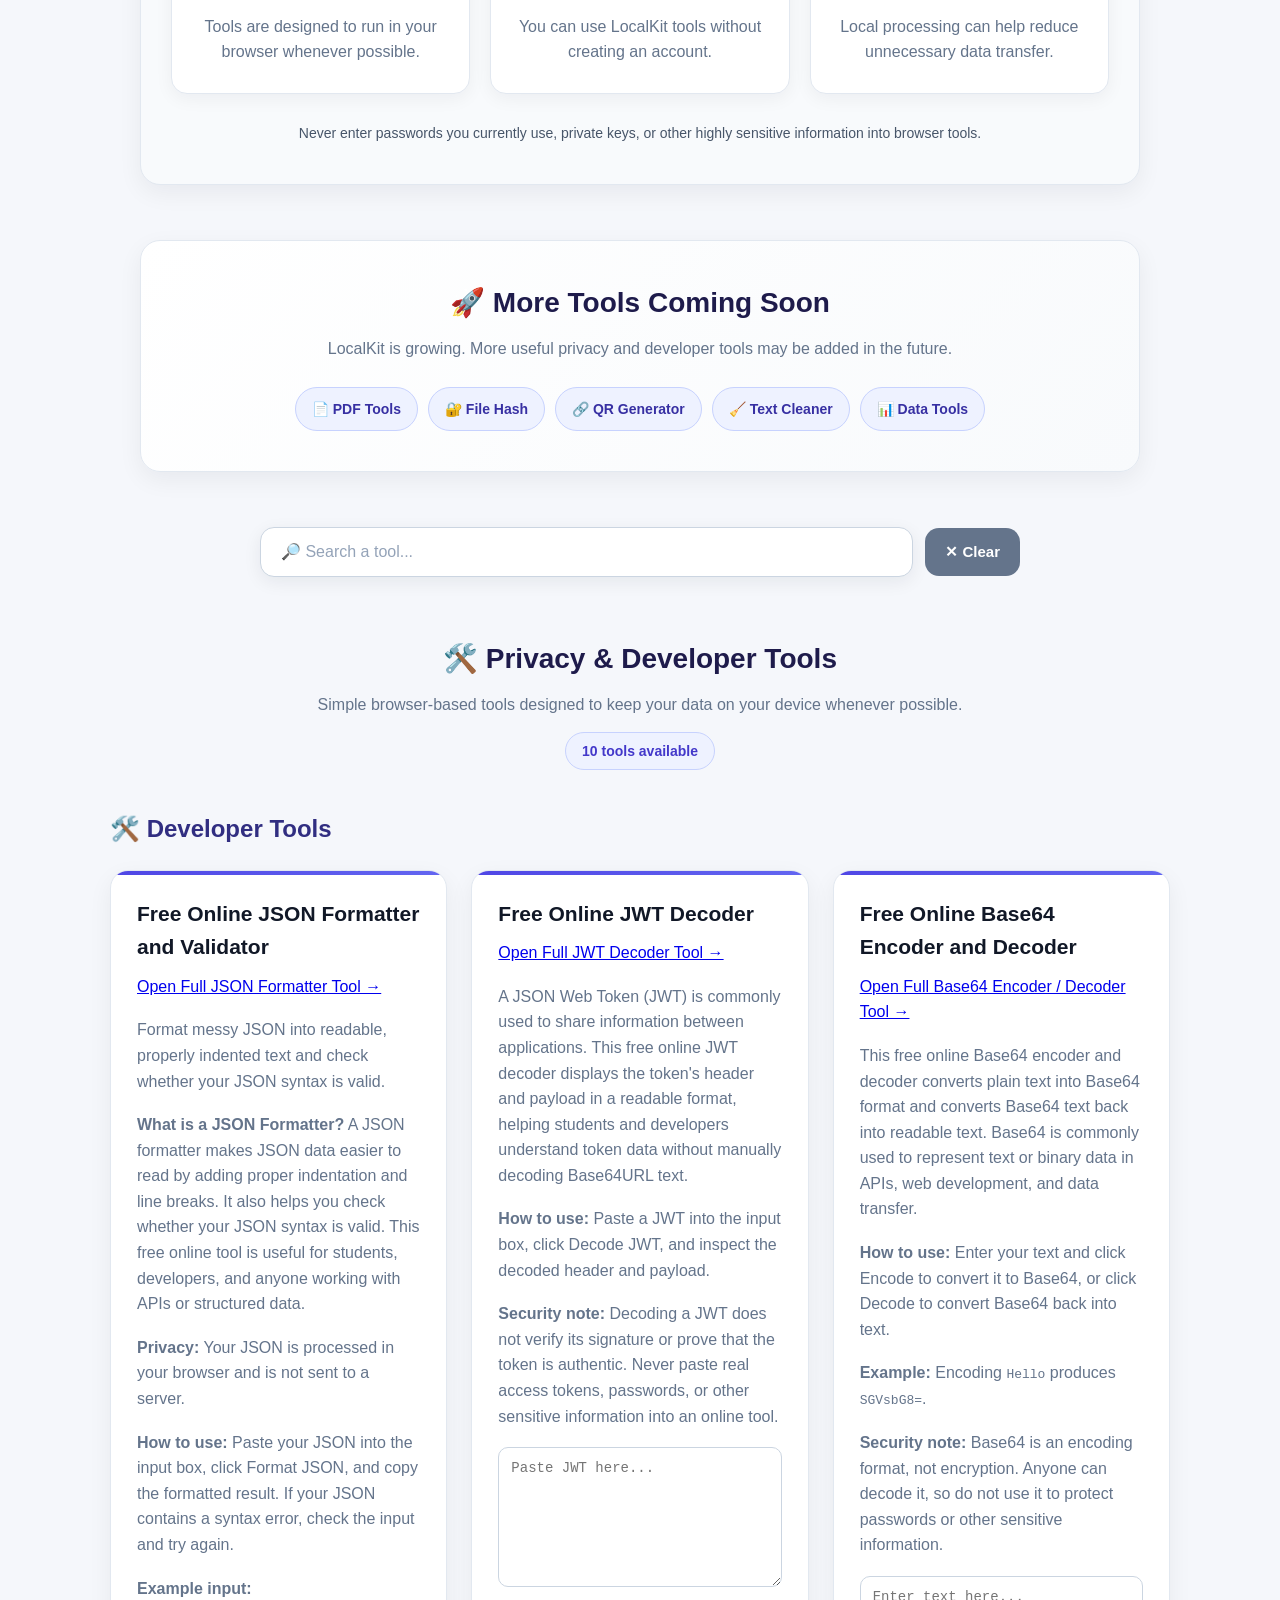
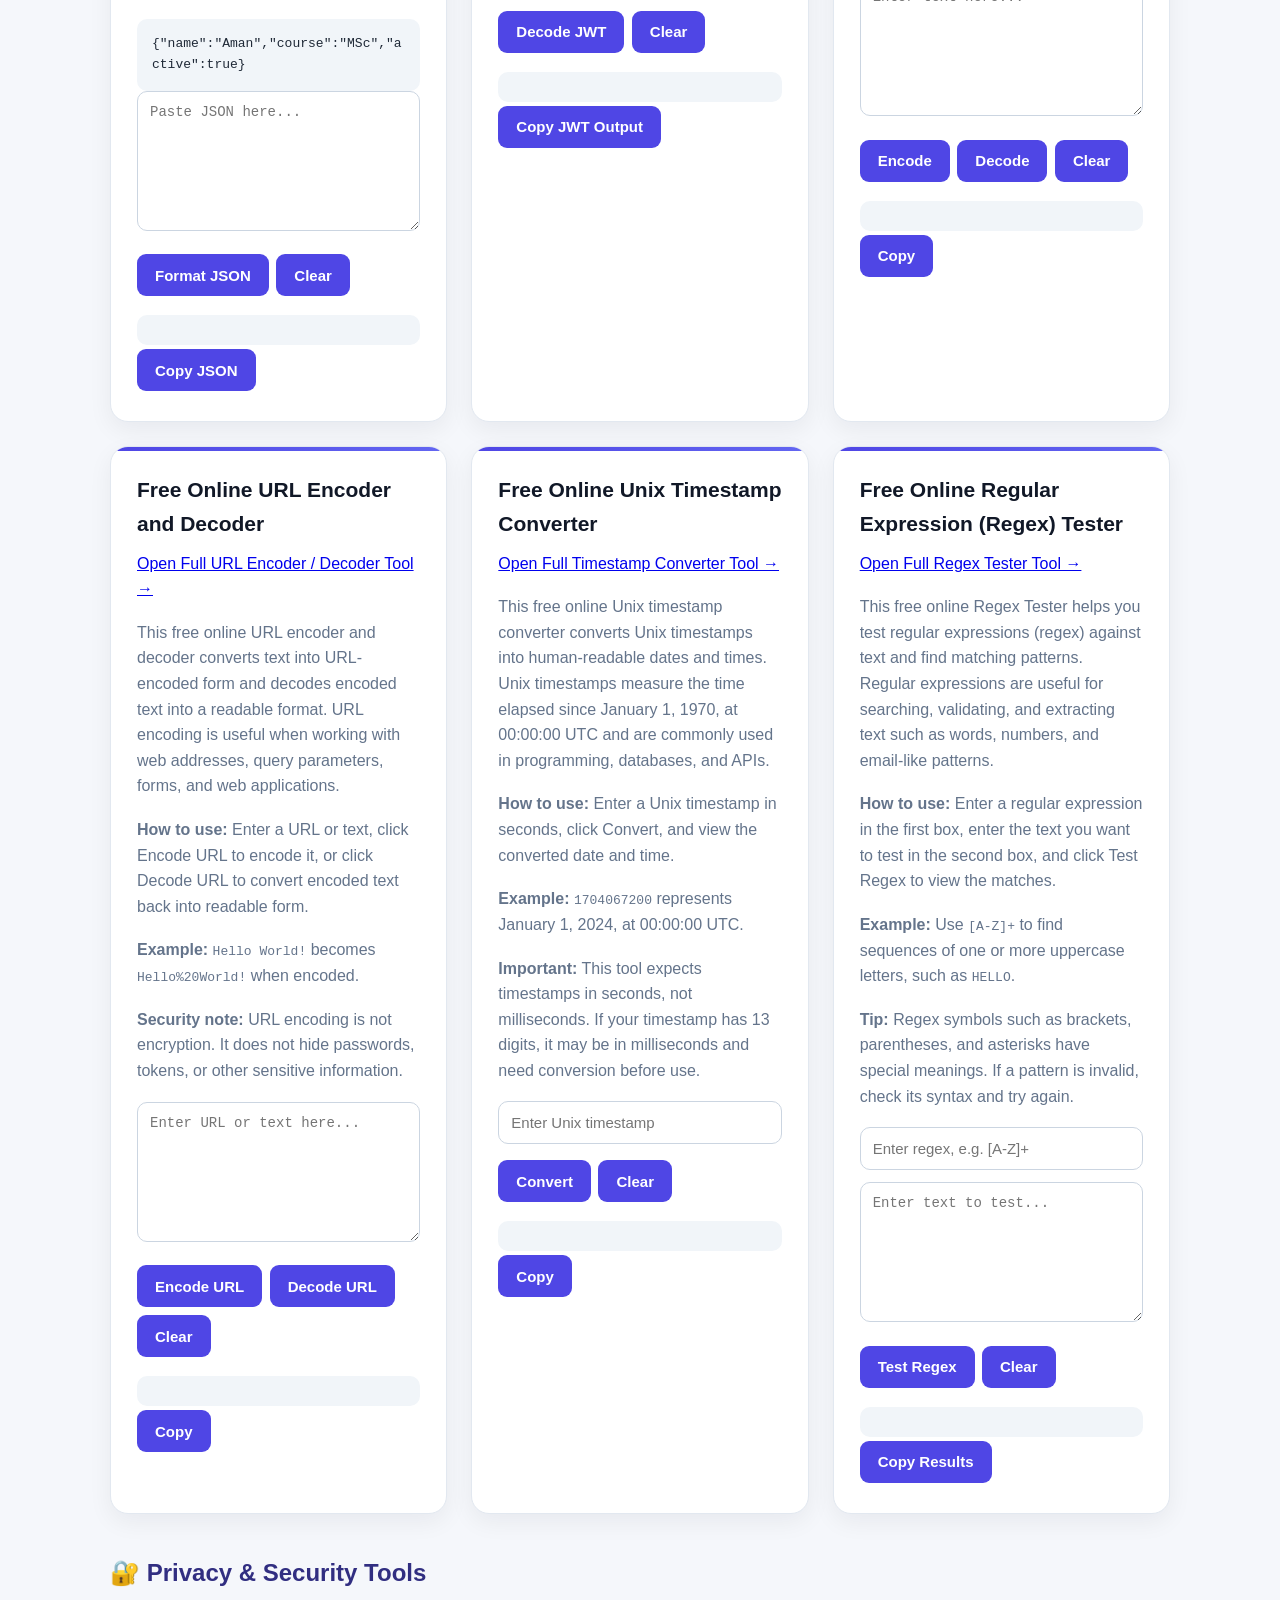
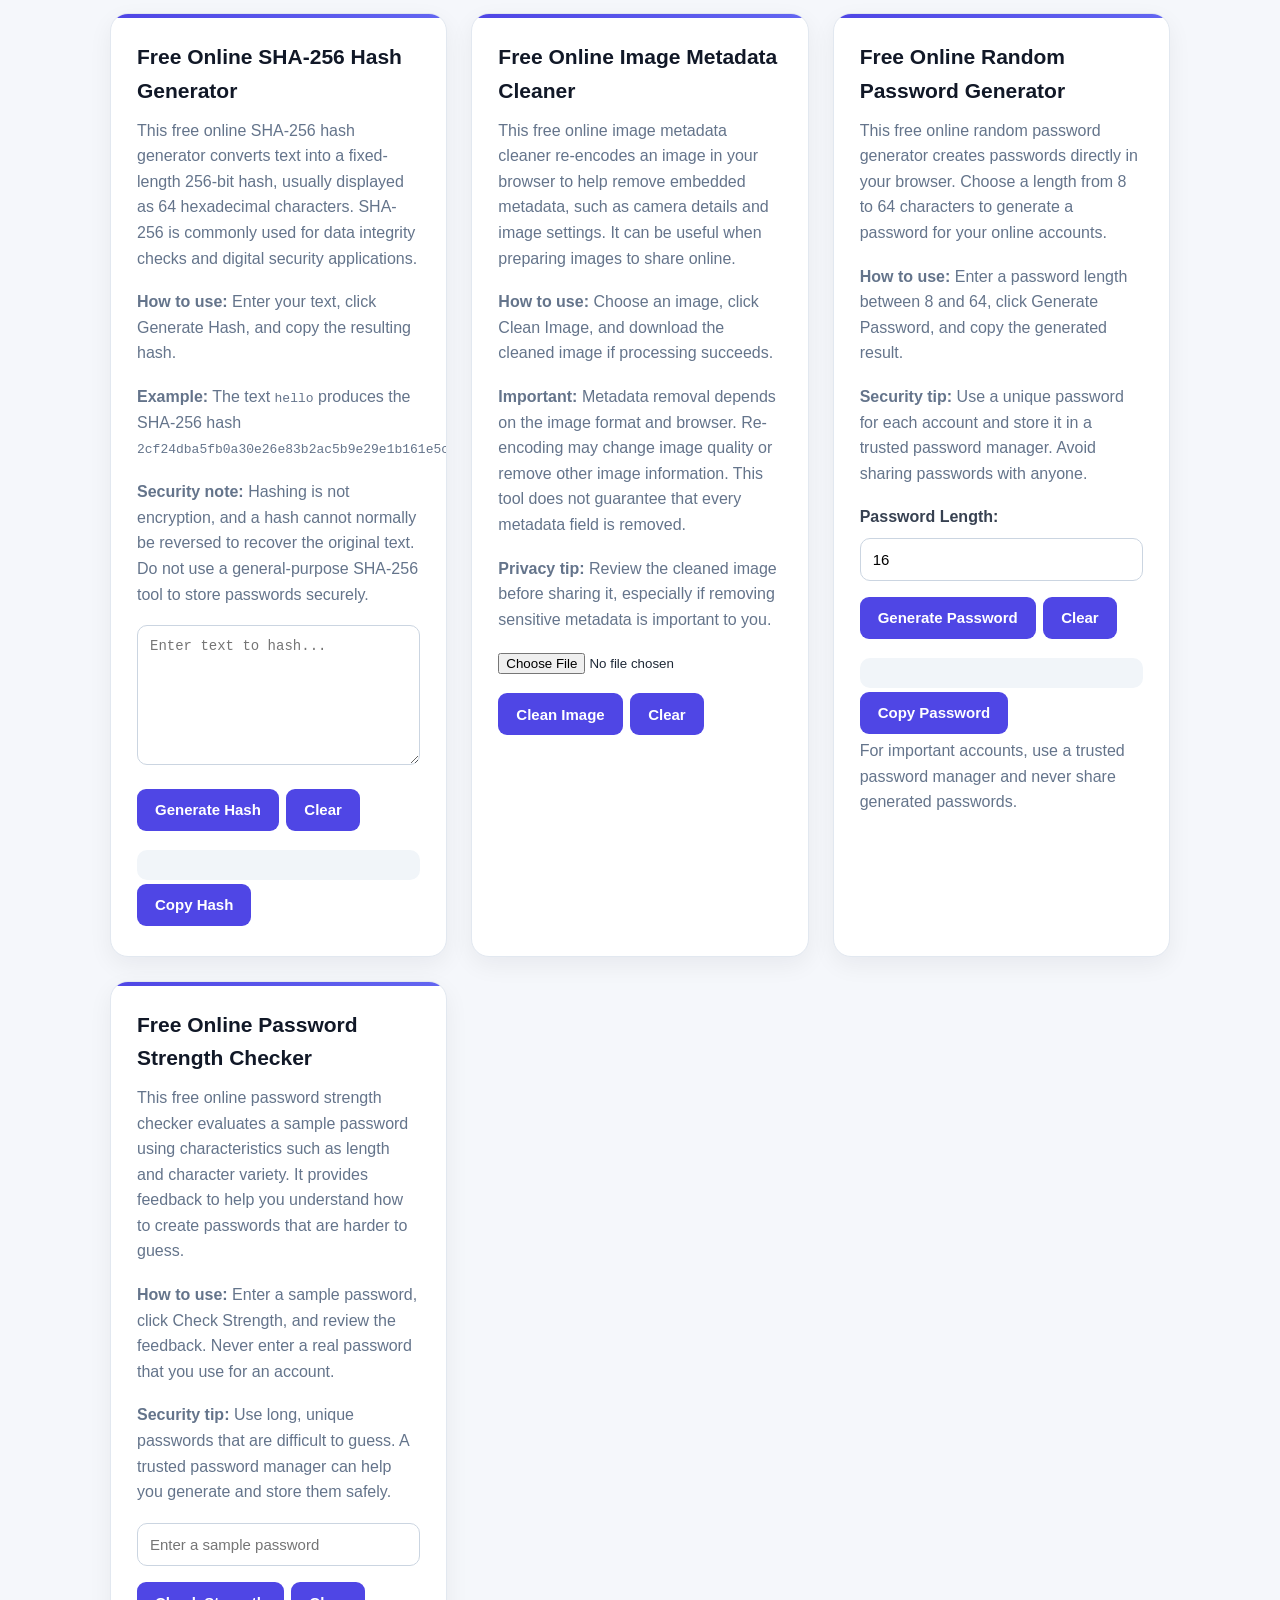
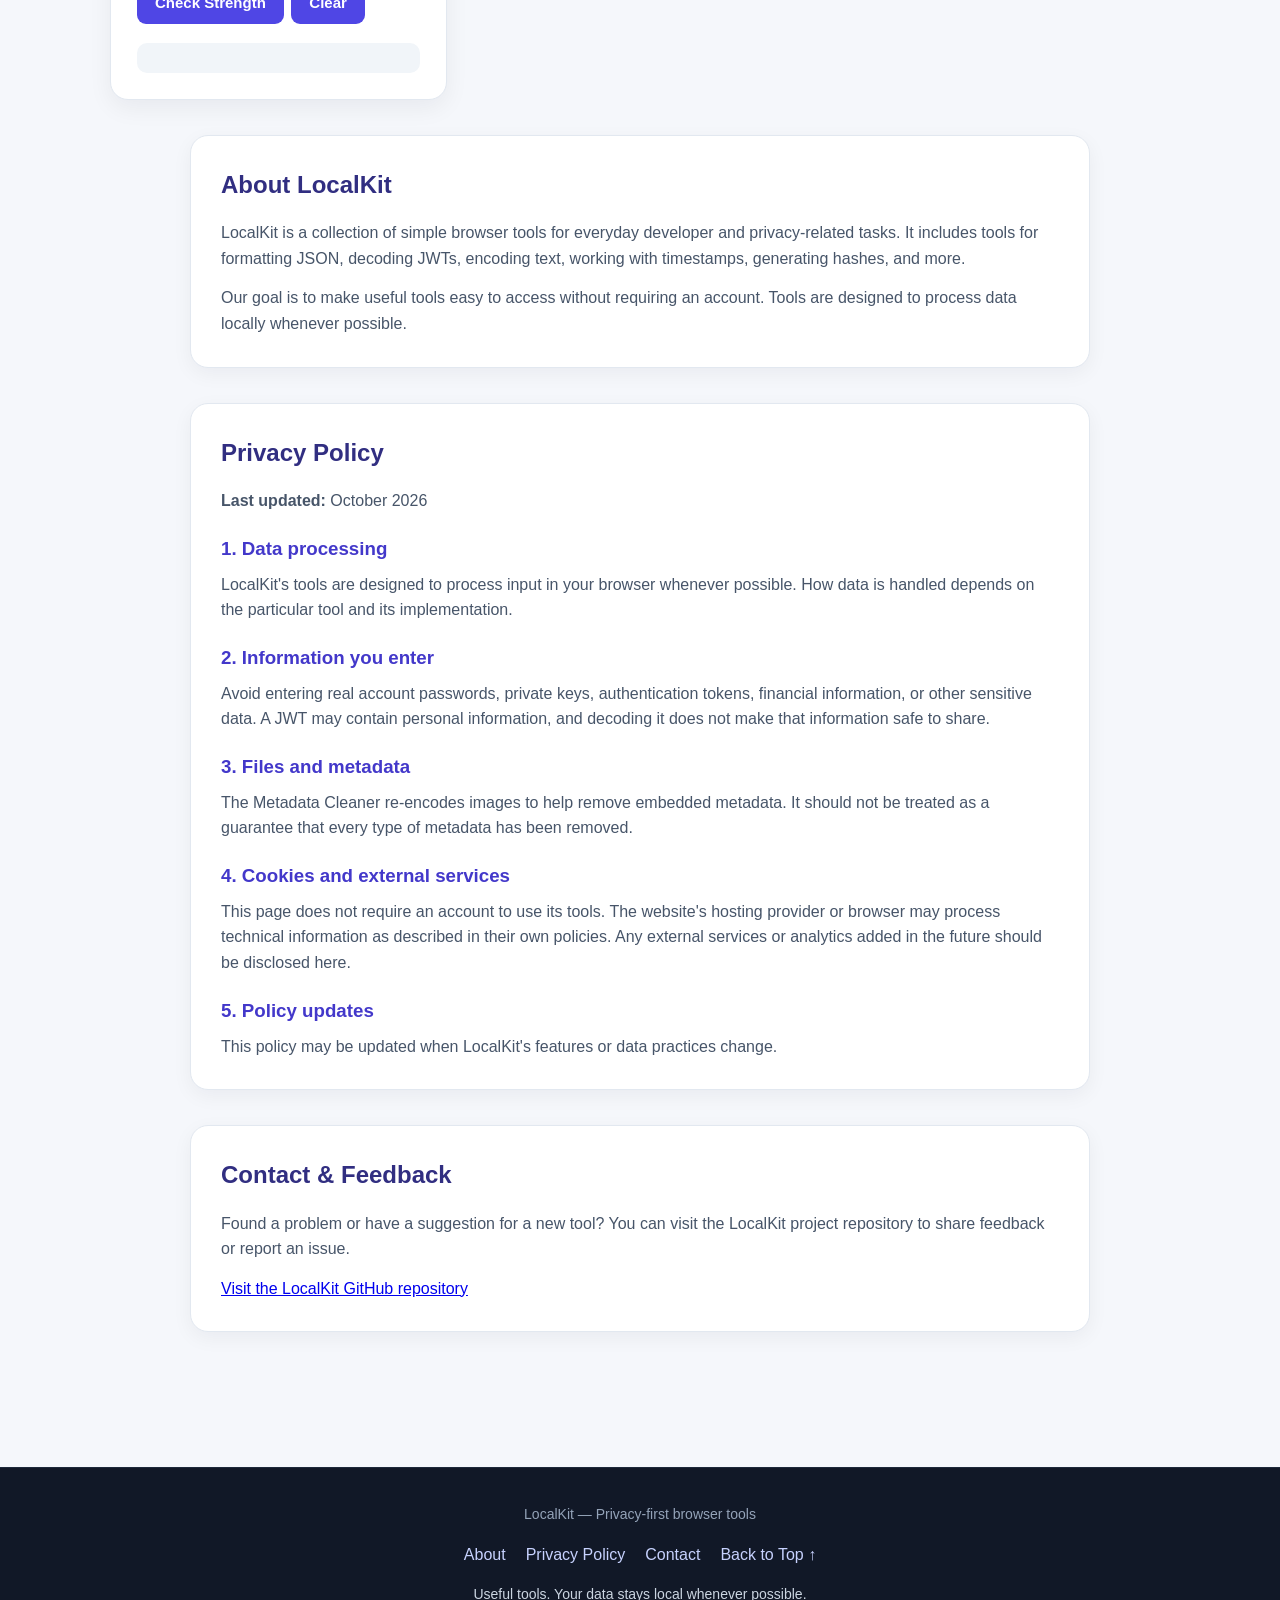
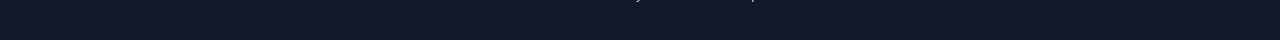
==== commit ec1a62ff: "Update index.html" ====
--- a/index.html
+++ b/index.html
@@ -397,7 +397,7 @@
 
         <div class="tool-card" id="regex-tester">
             <h2>Free Online Regular Expression (Regex) Tester</h2>
-
+<p><a href="regex-tester.html">Open Full Regex Tester Tool →</a></p>
            
 <p>This free online Regex Tester helps you test regular expressions (regex) against text and find matching patterns. Regular expressions are useful for searching, validating, and extracting text such as words, numbers, and email-like patterns.</p>
 
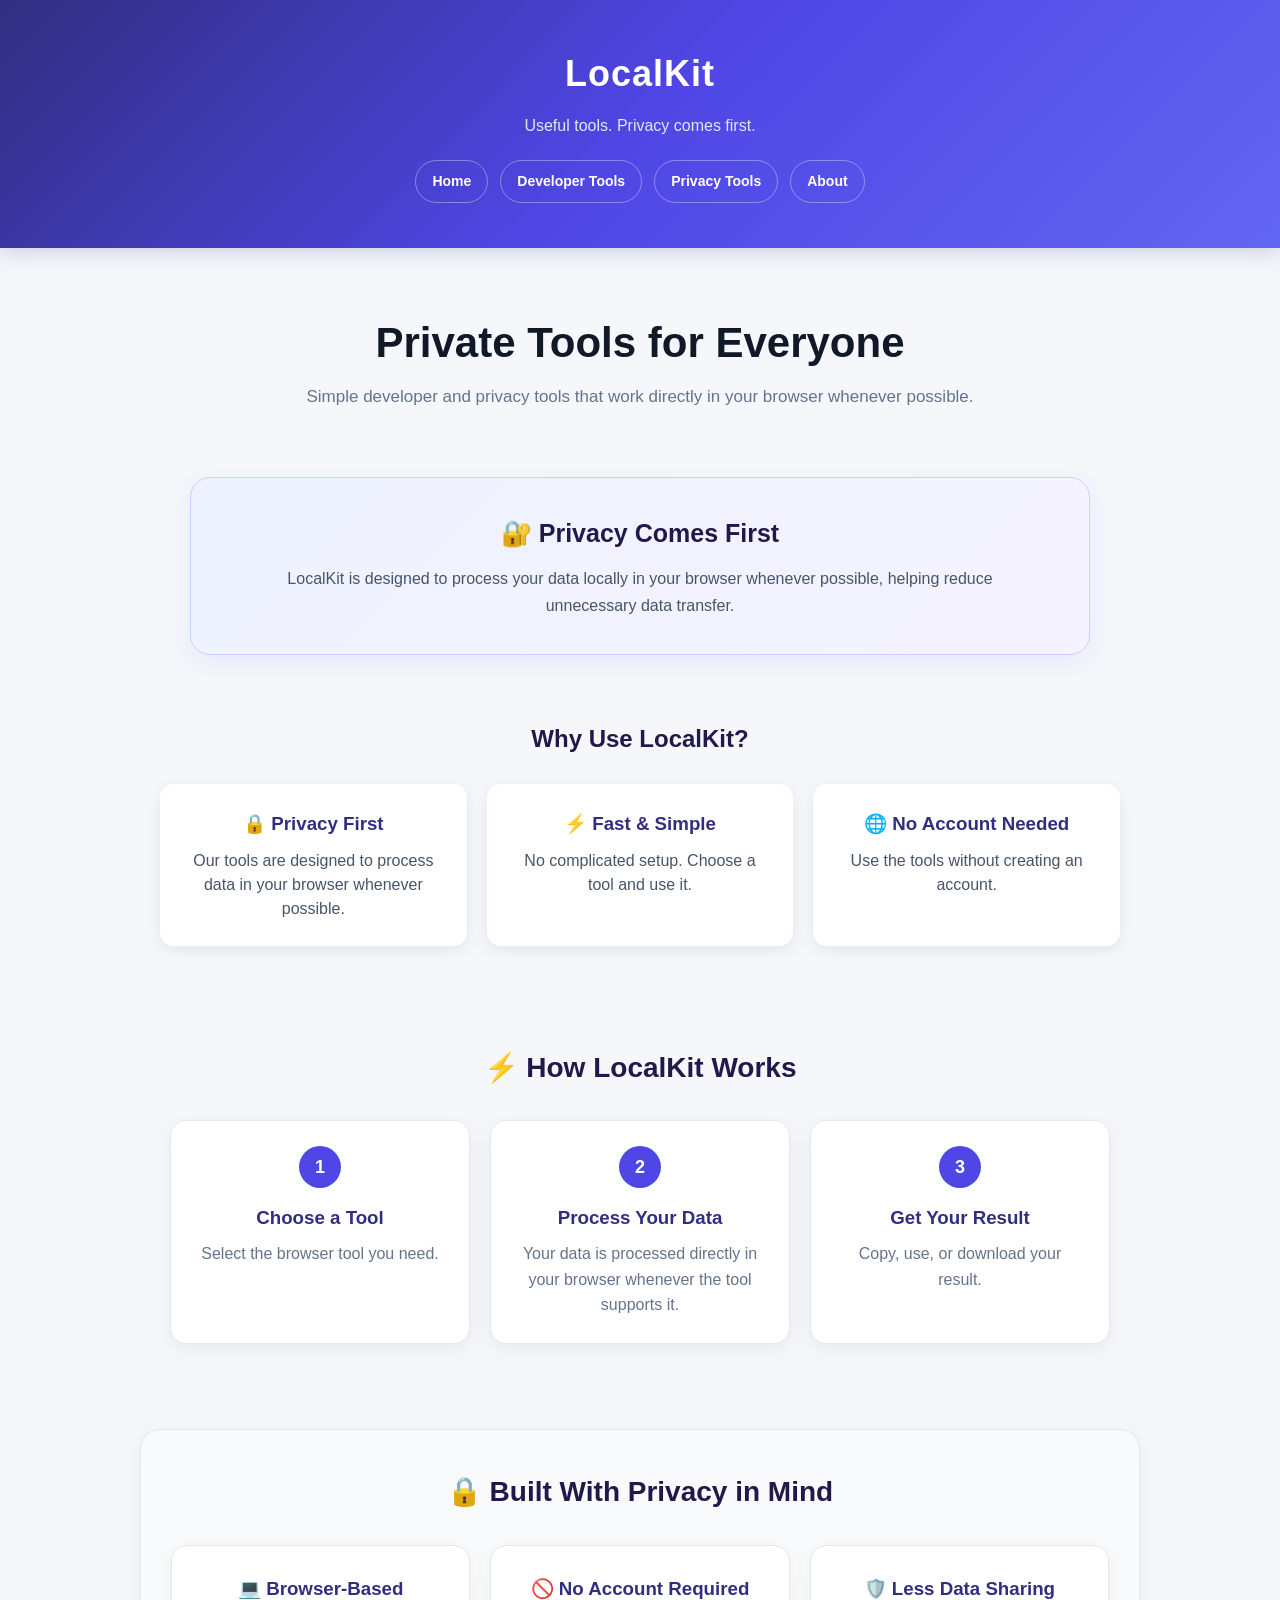
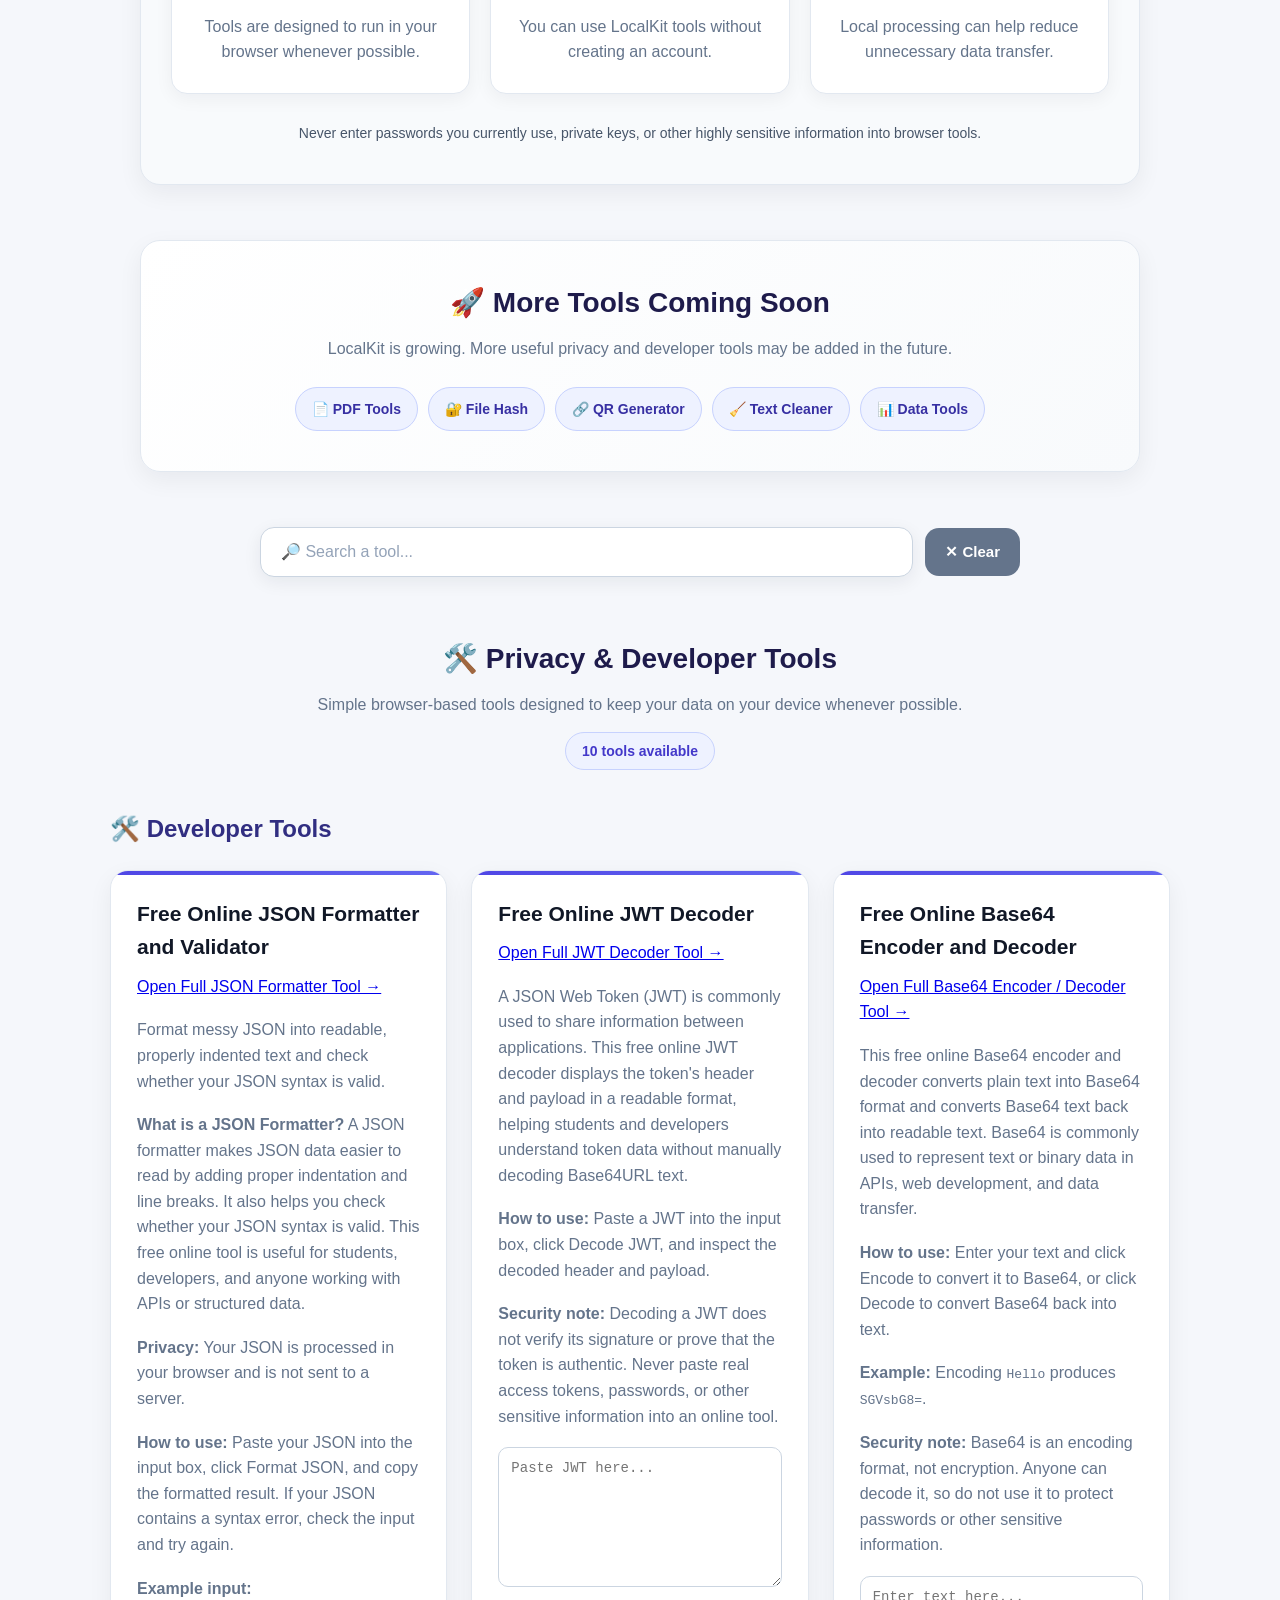
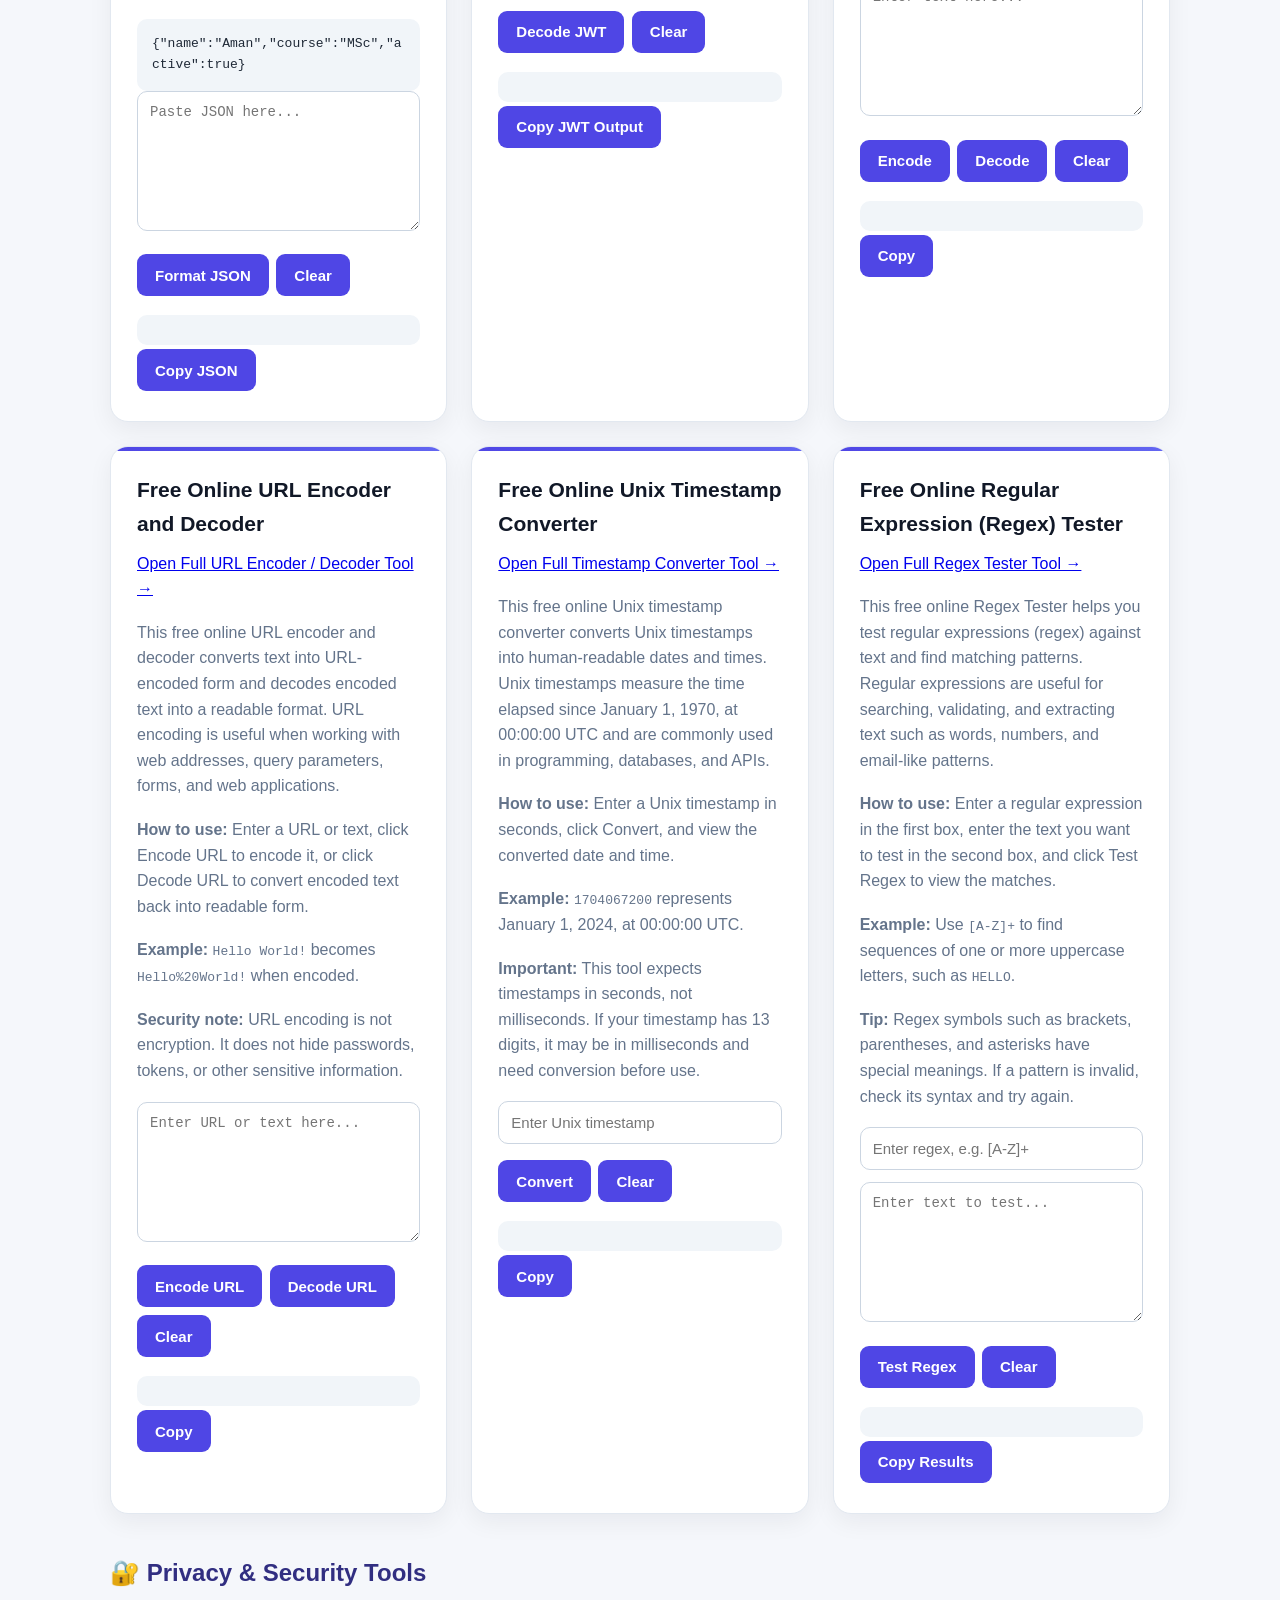
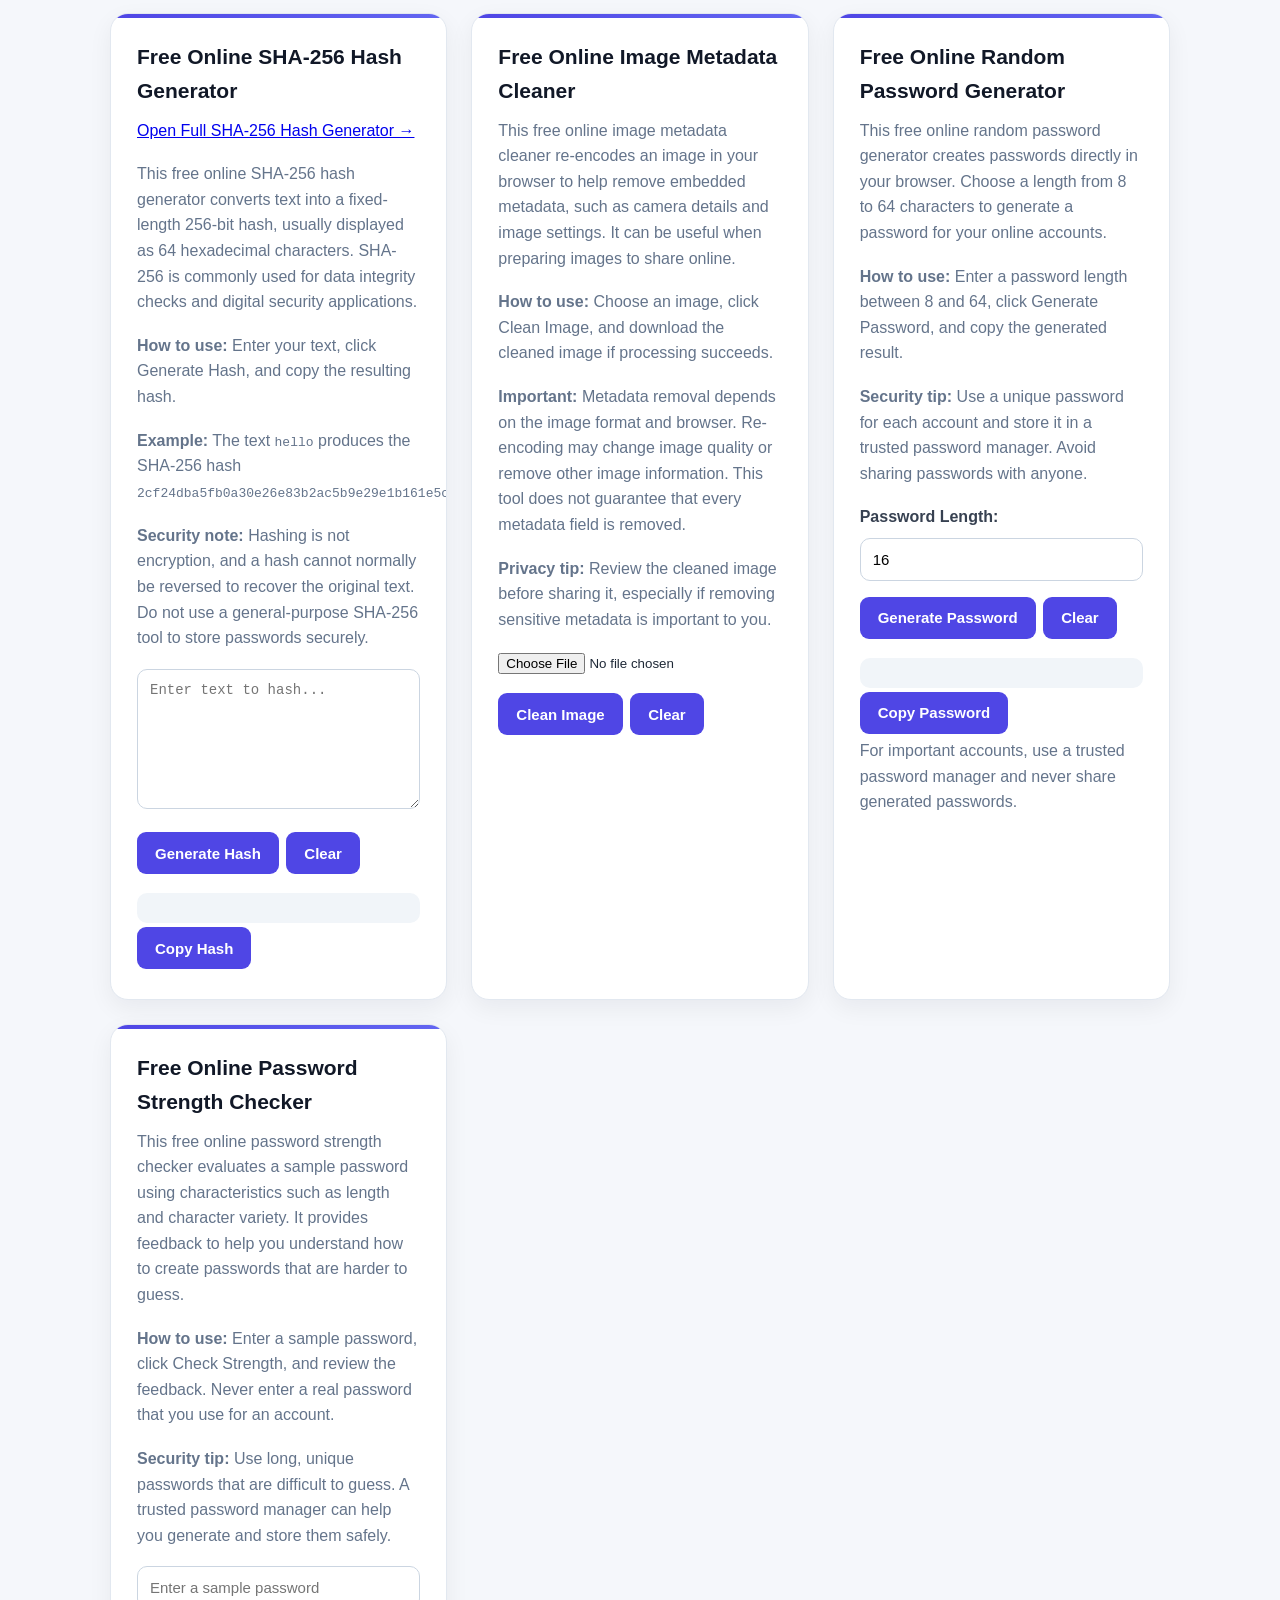
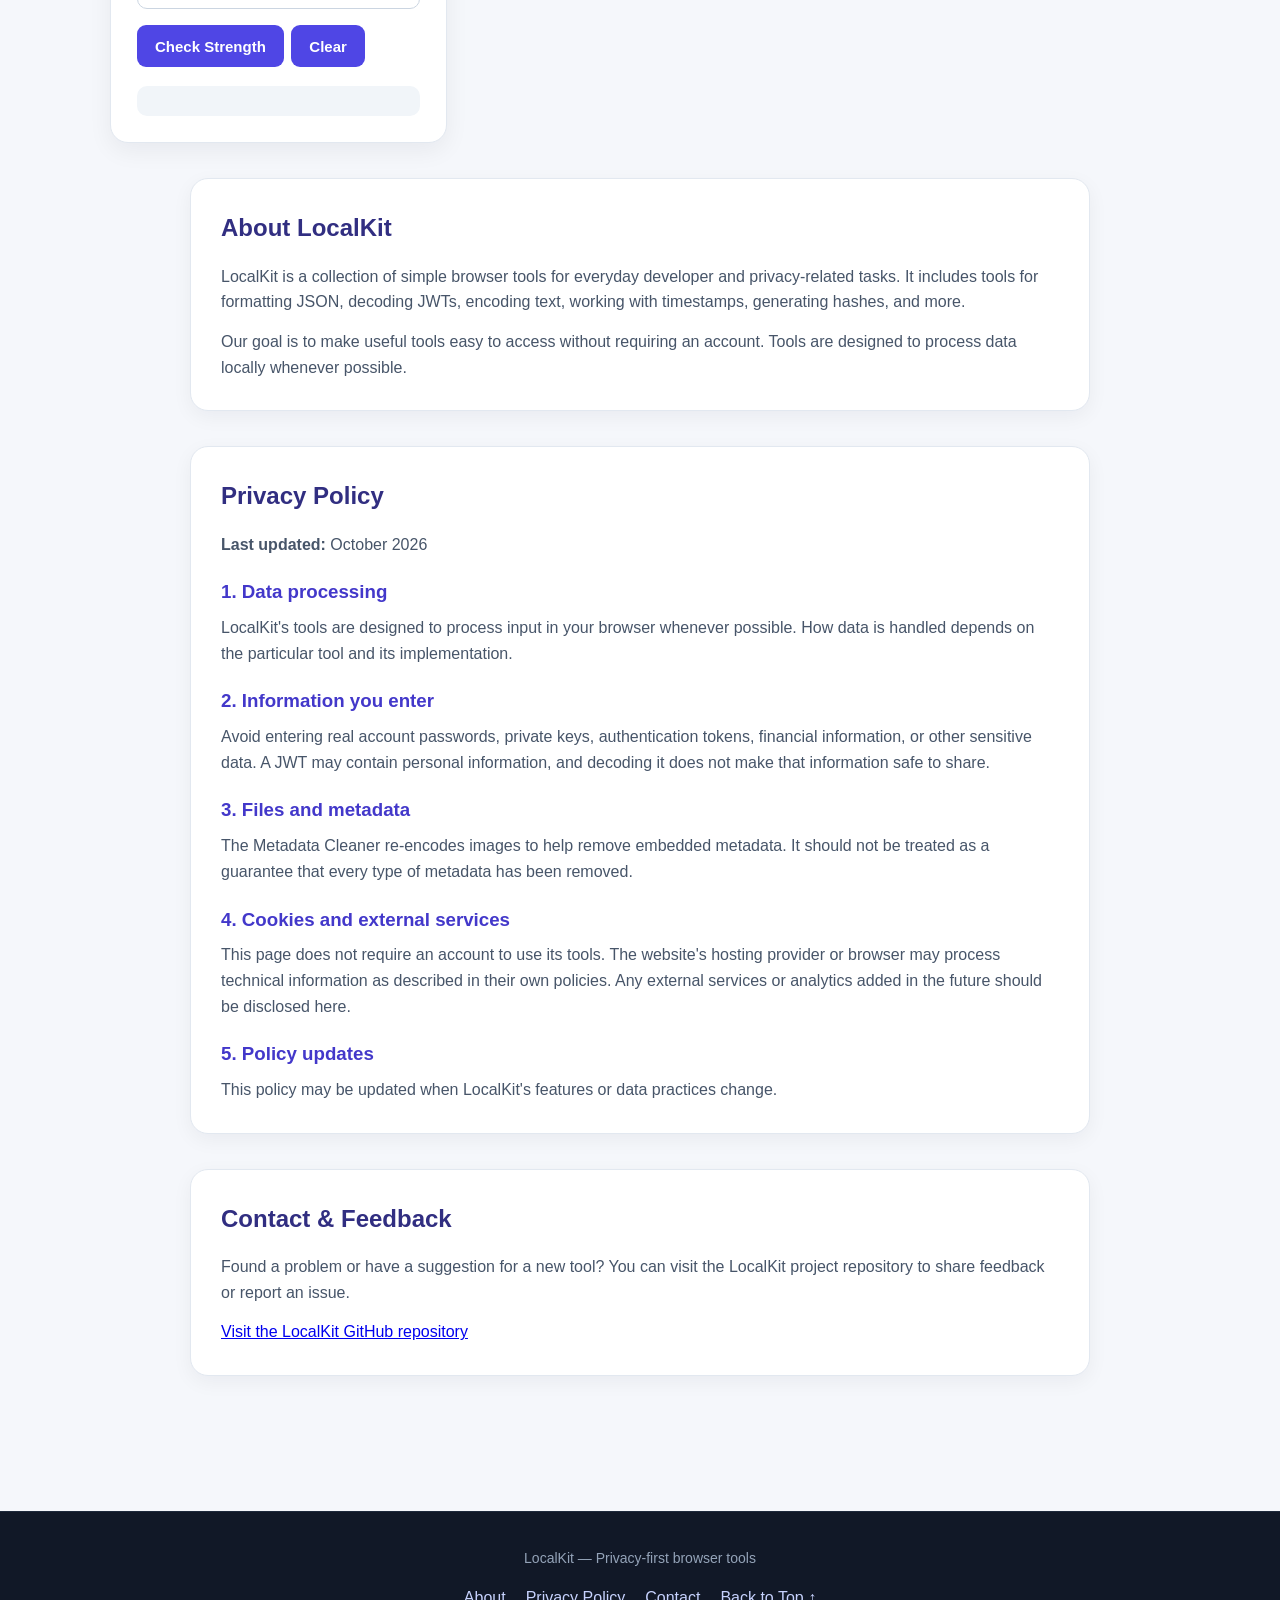
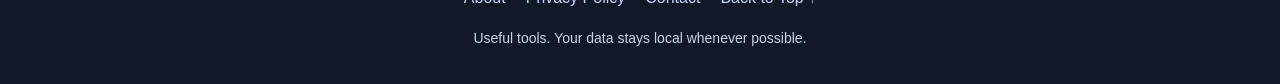
==== commit a3a9a36c: "Update index.html" ====
--- a/index.html
+++ b/index.html
@@ -442,6 +442,7 @@
 
 <div class="tool-card" id="sha256-generator">
     <h2>Free Online SHA-256 Hash Generator</h2>
+    <p><a href="sha256-generator.html">Open Full SHA-256 Hash Generator →</a></p>
 
    
 <p>This free online SHA-256 hash generator converts text into a fixed-length 256-bit hash, usually displayed as 64 hexadecimal characters. SHA-256 is commonly used for data integrity checks and digital security applications.</p>
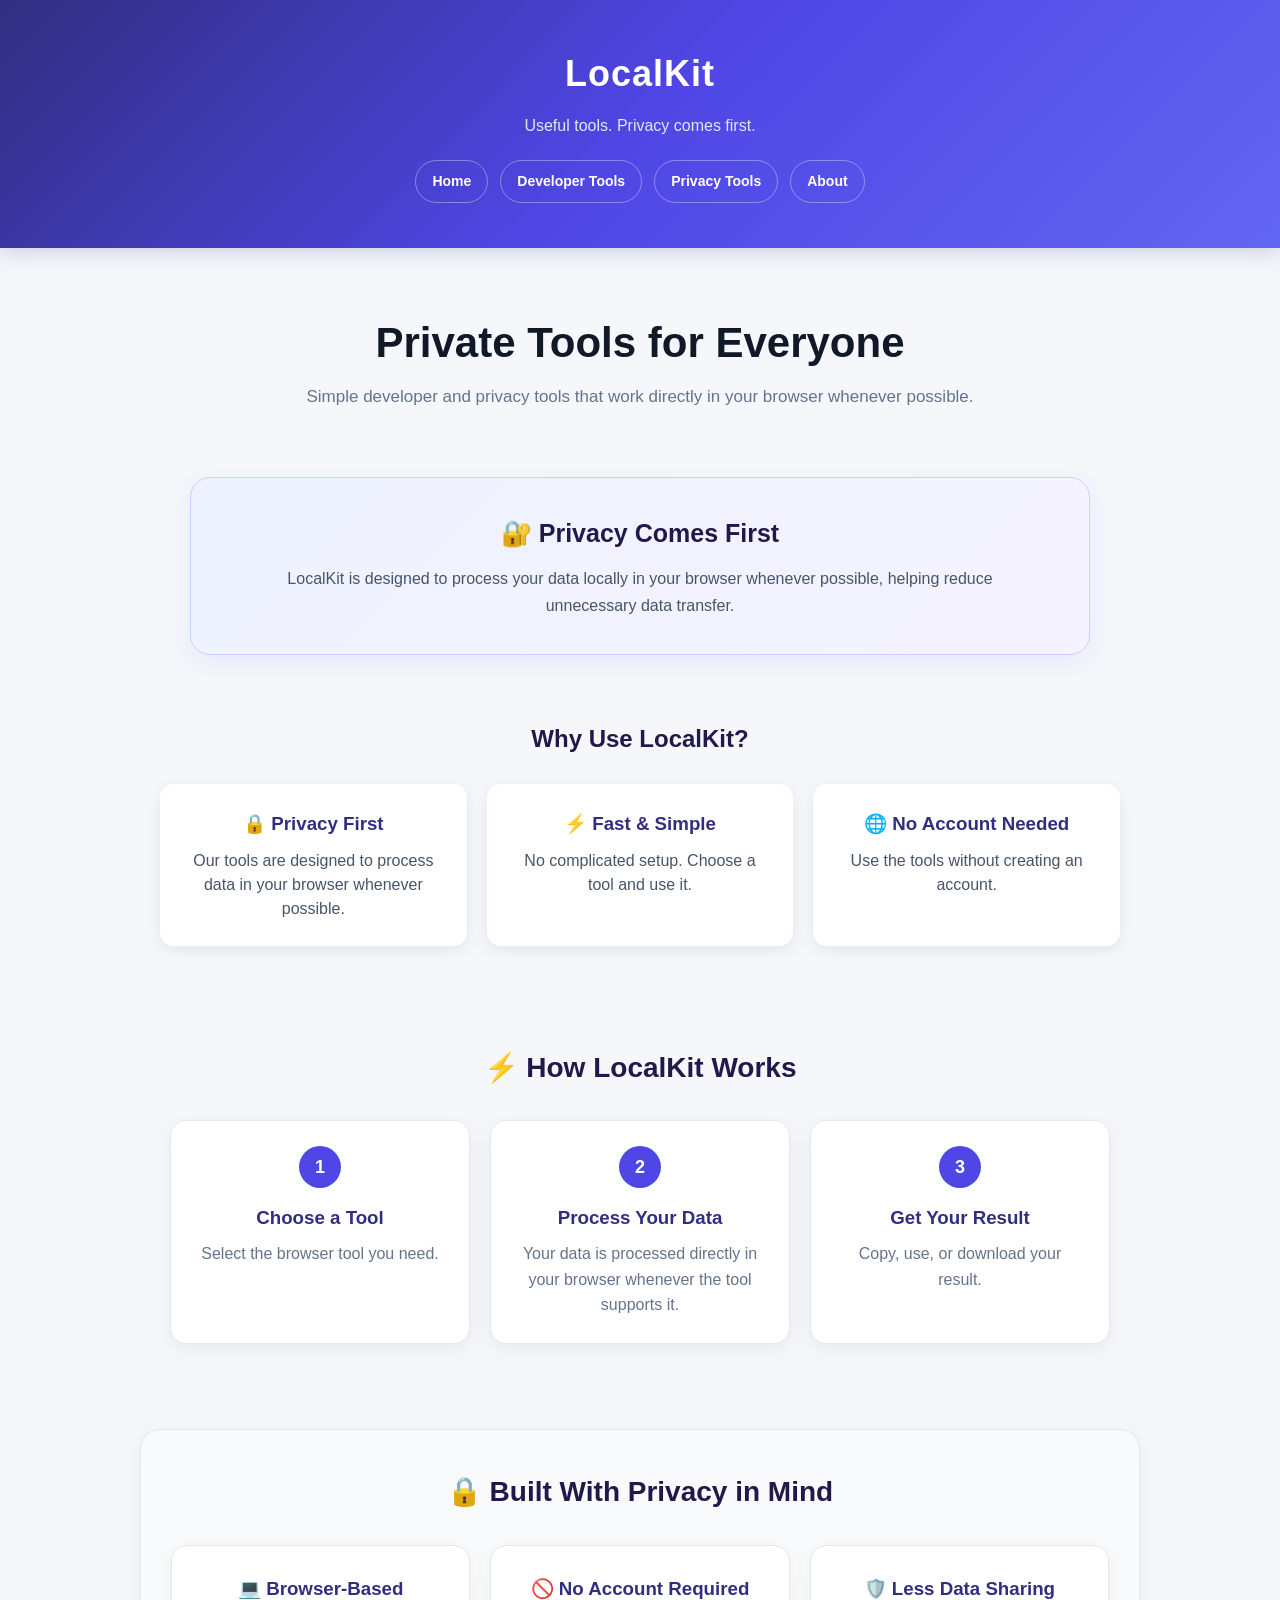
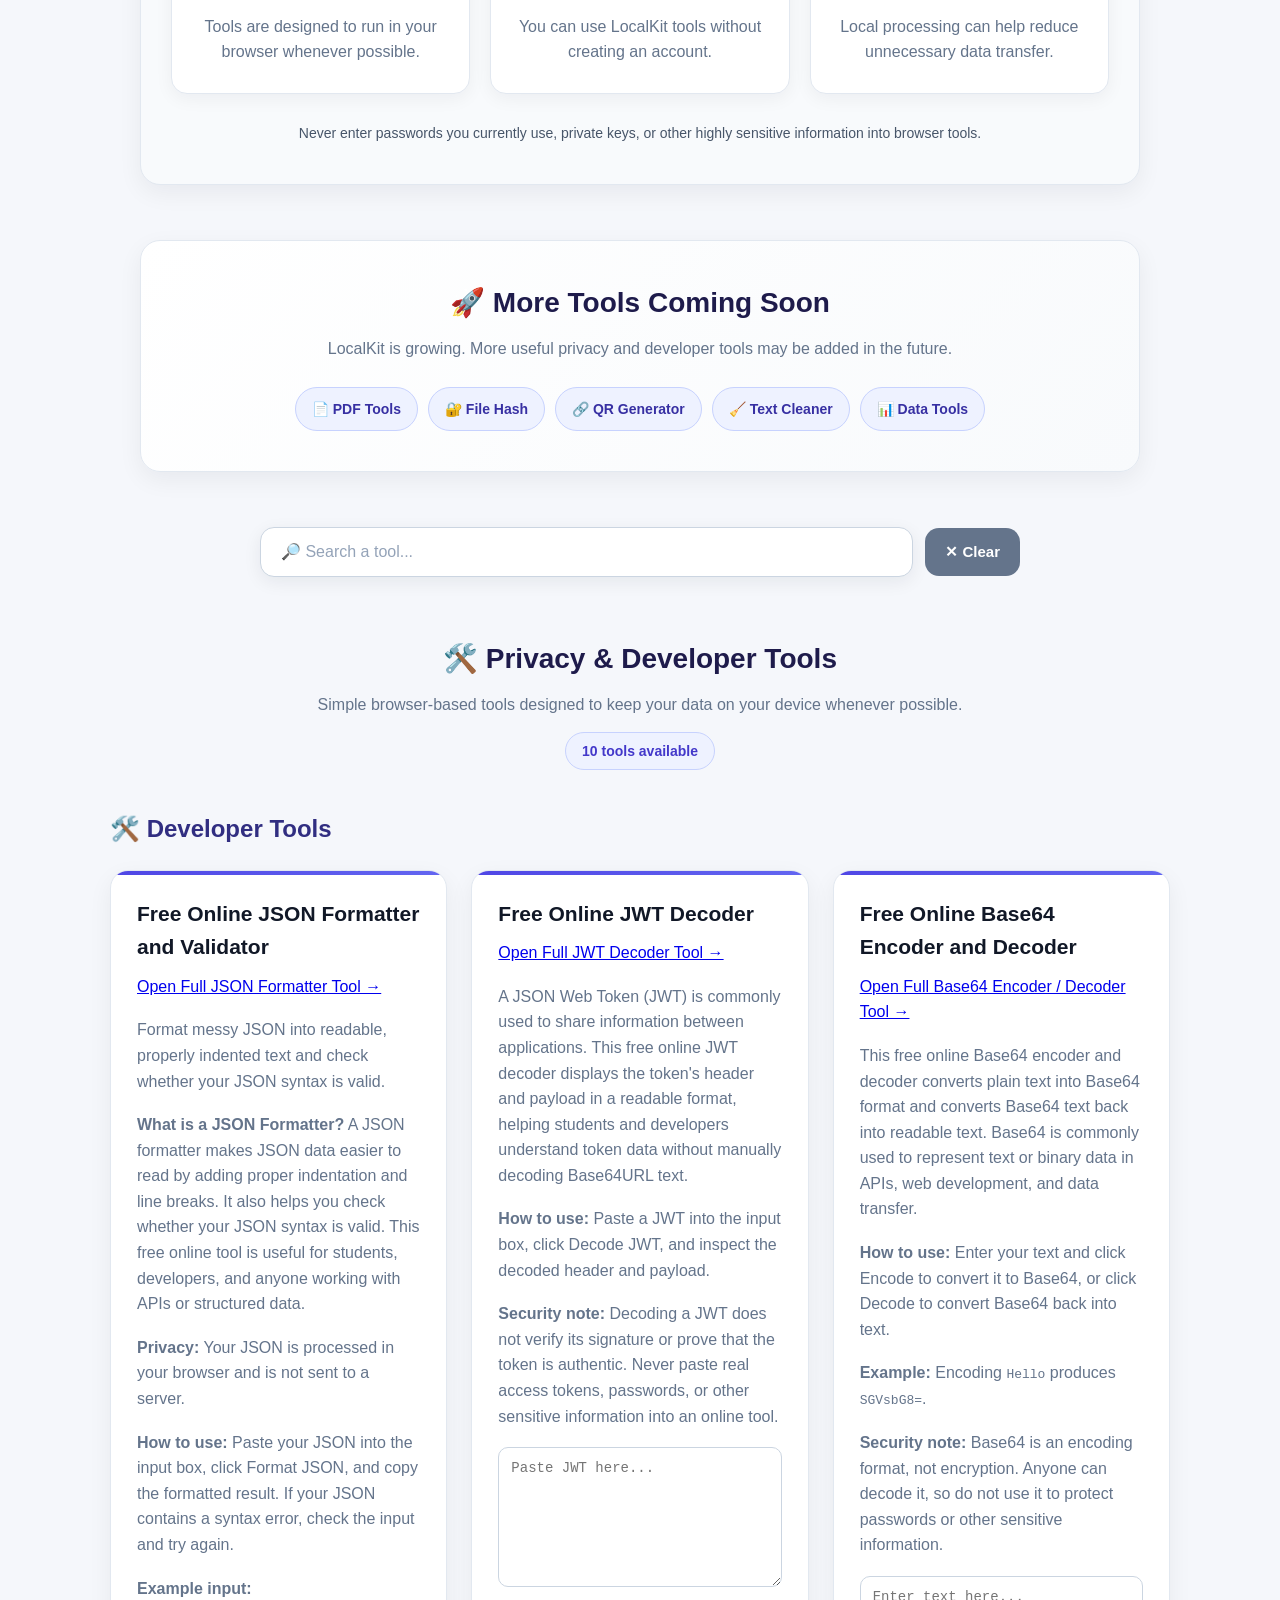
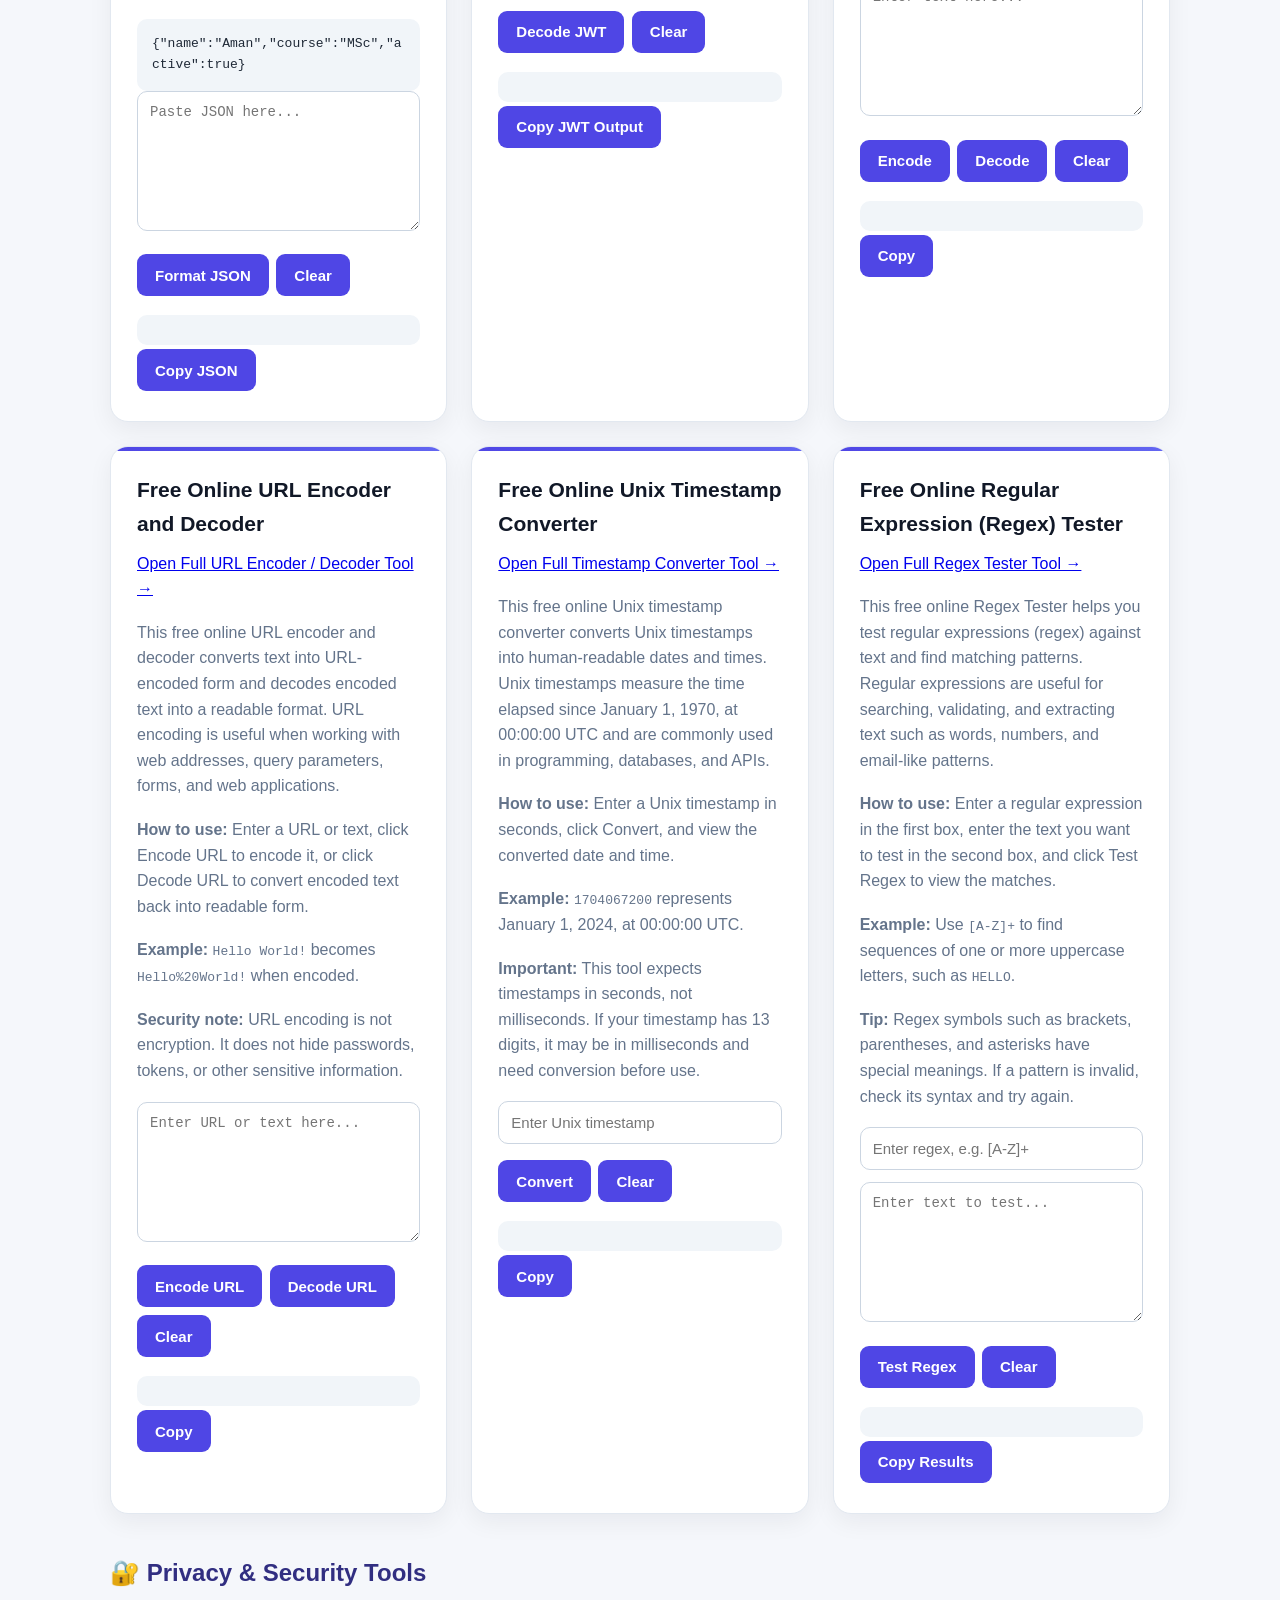
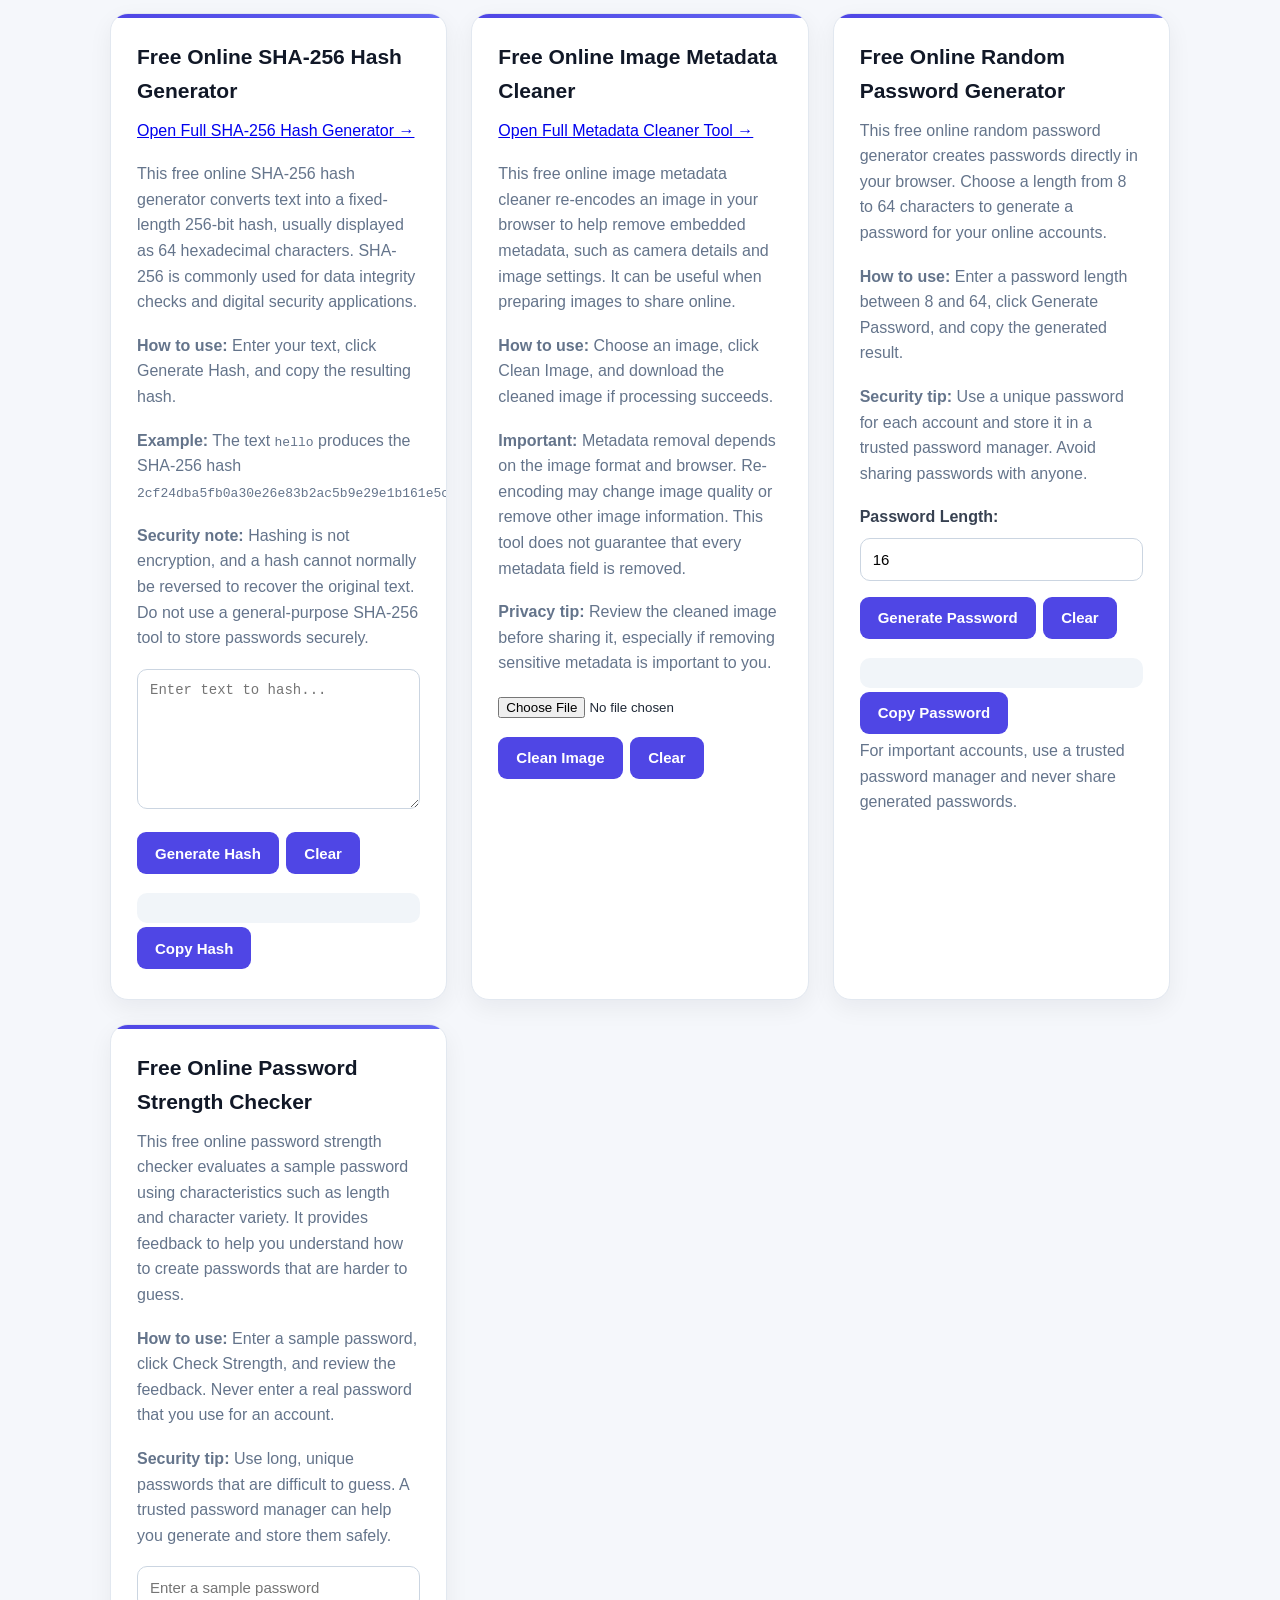
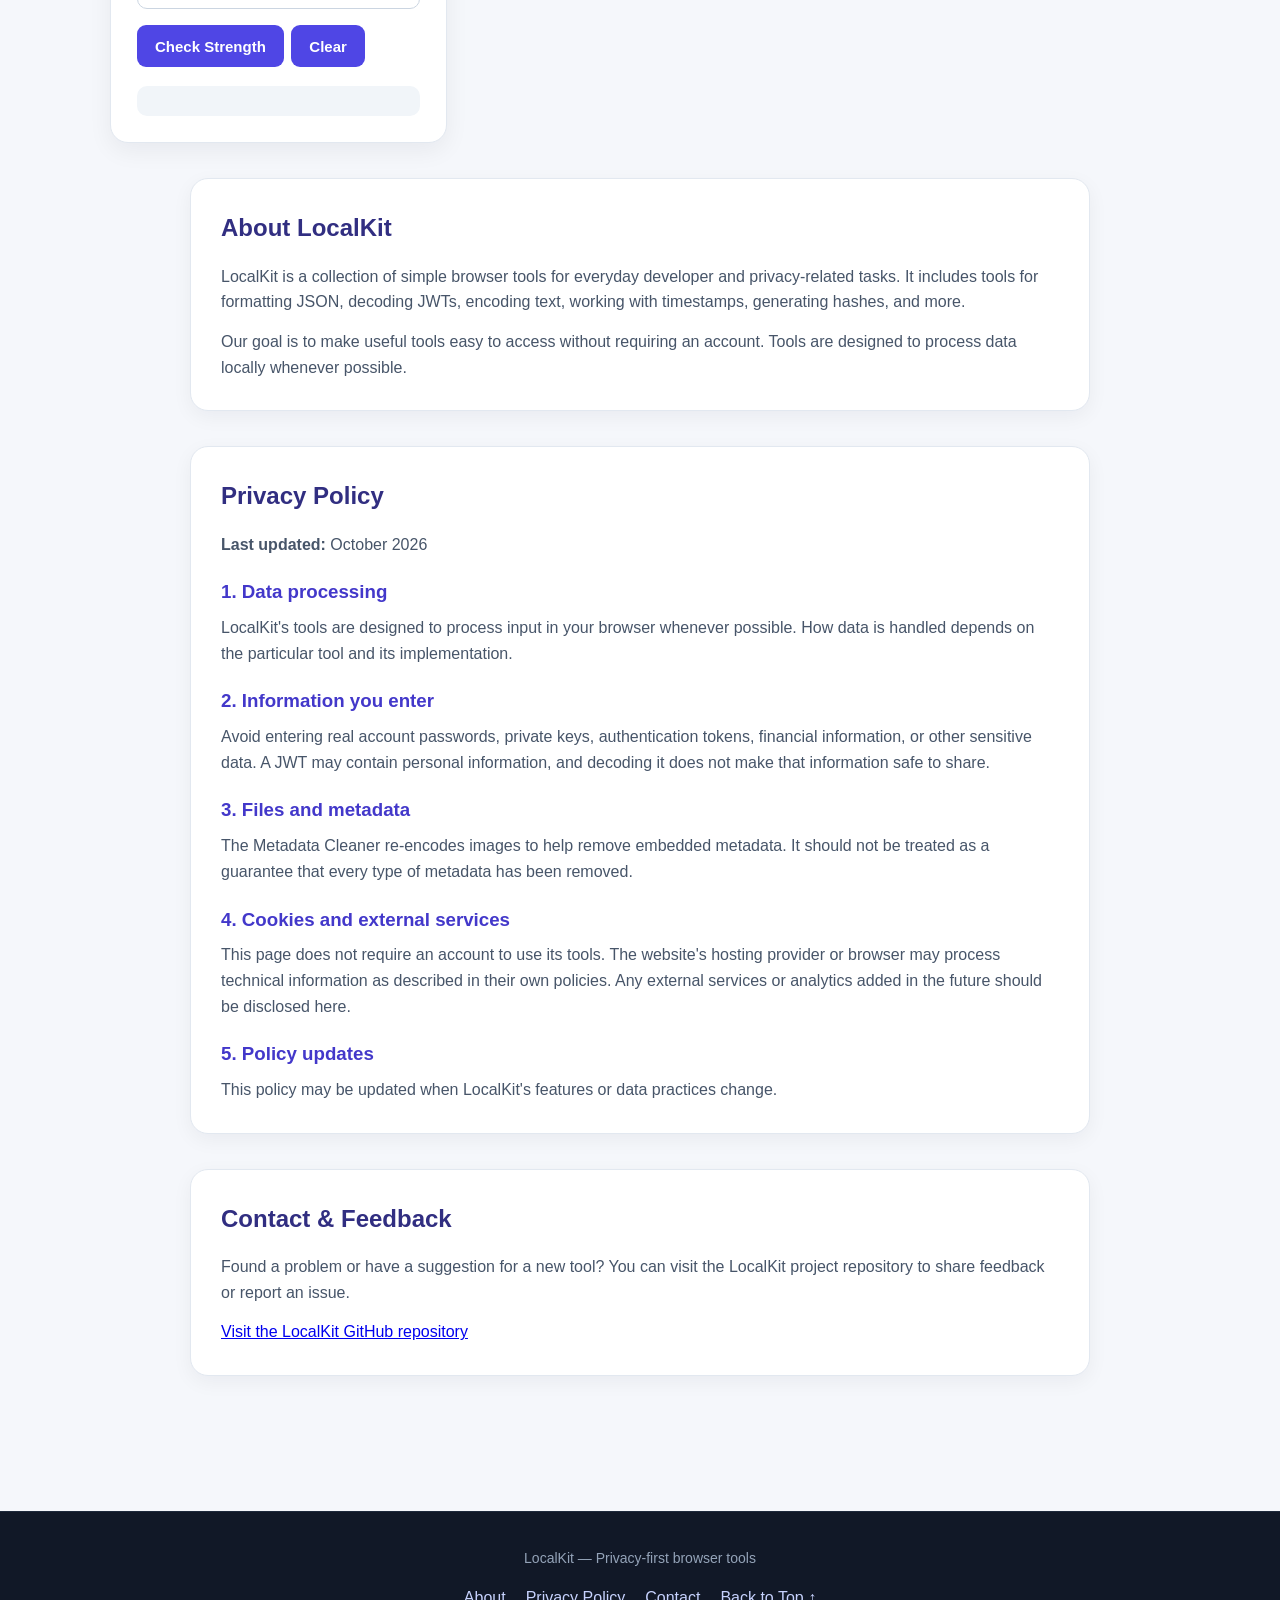
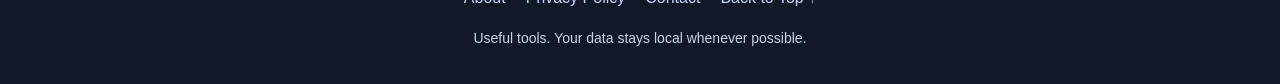
==== commit fe34465e: "Update print statement from 'Hello' to 'Goodbye'" ====
--- a/index.html
+++ b/index.html
@@ -471,6 +471,7 @@
 
         <div class="tool-card" id="metadata-cleaner">
            <h2>Free Online Image Metadata Cleaner</h2>
+            <p><a href="metadata-cleaner.html">Open Full Metadata Cleaner Tool →</a></p>
 
 <p>This free online image metadata cleaner re-encodes an image in your browser to help remove embedded metadata, such as camera details and image settings. It can be useful when preparing images to share online.</p>
 
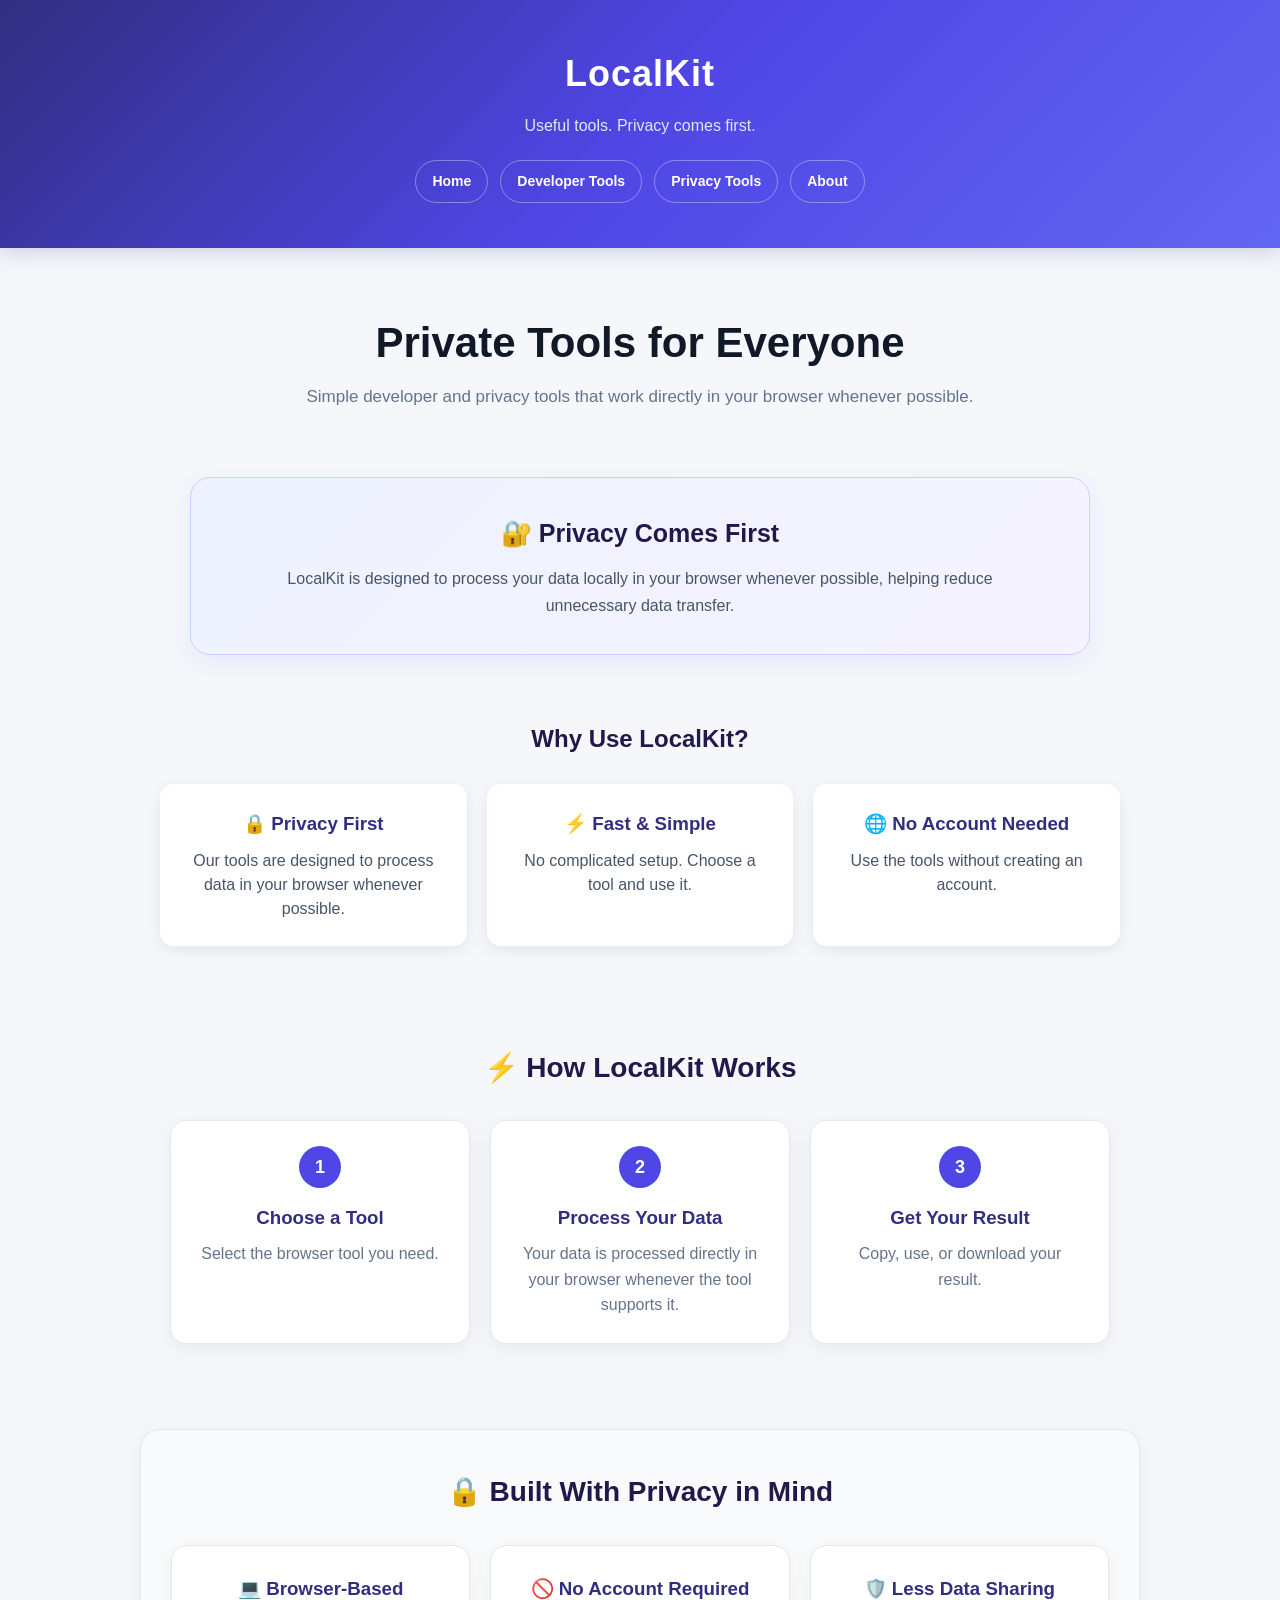
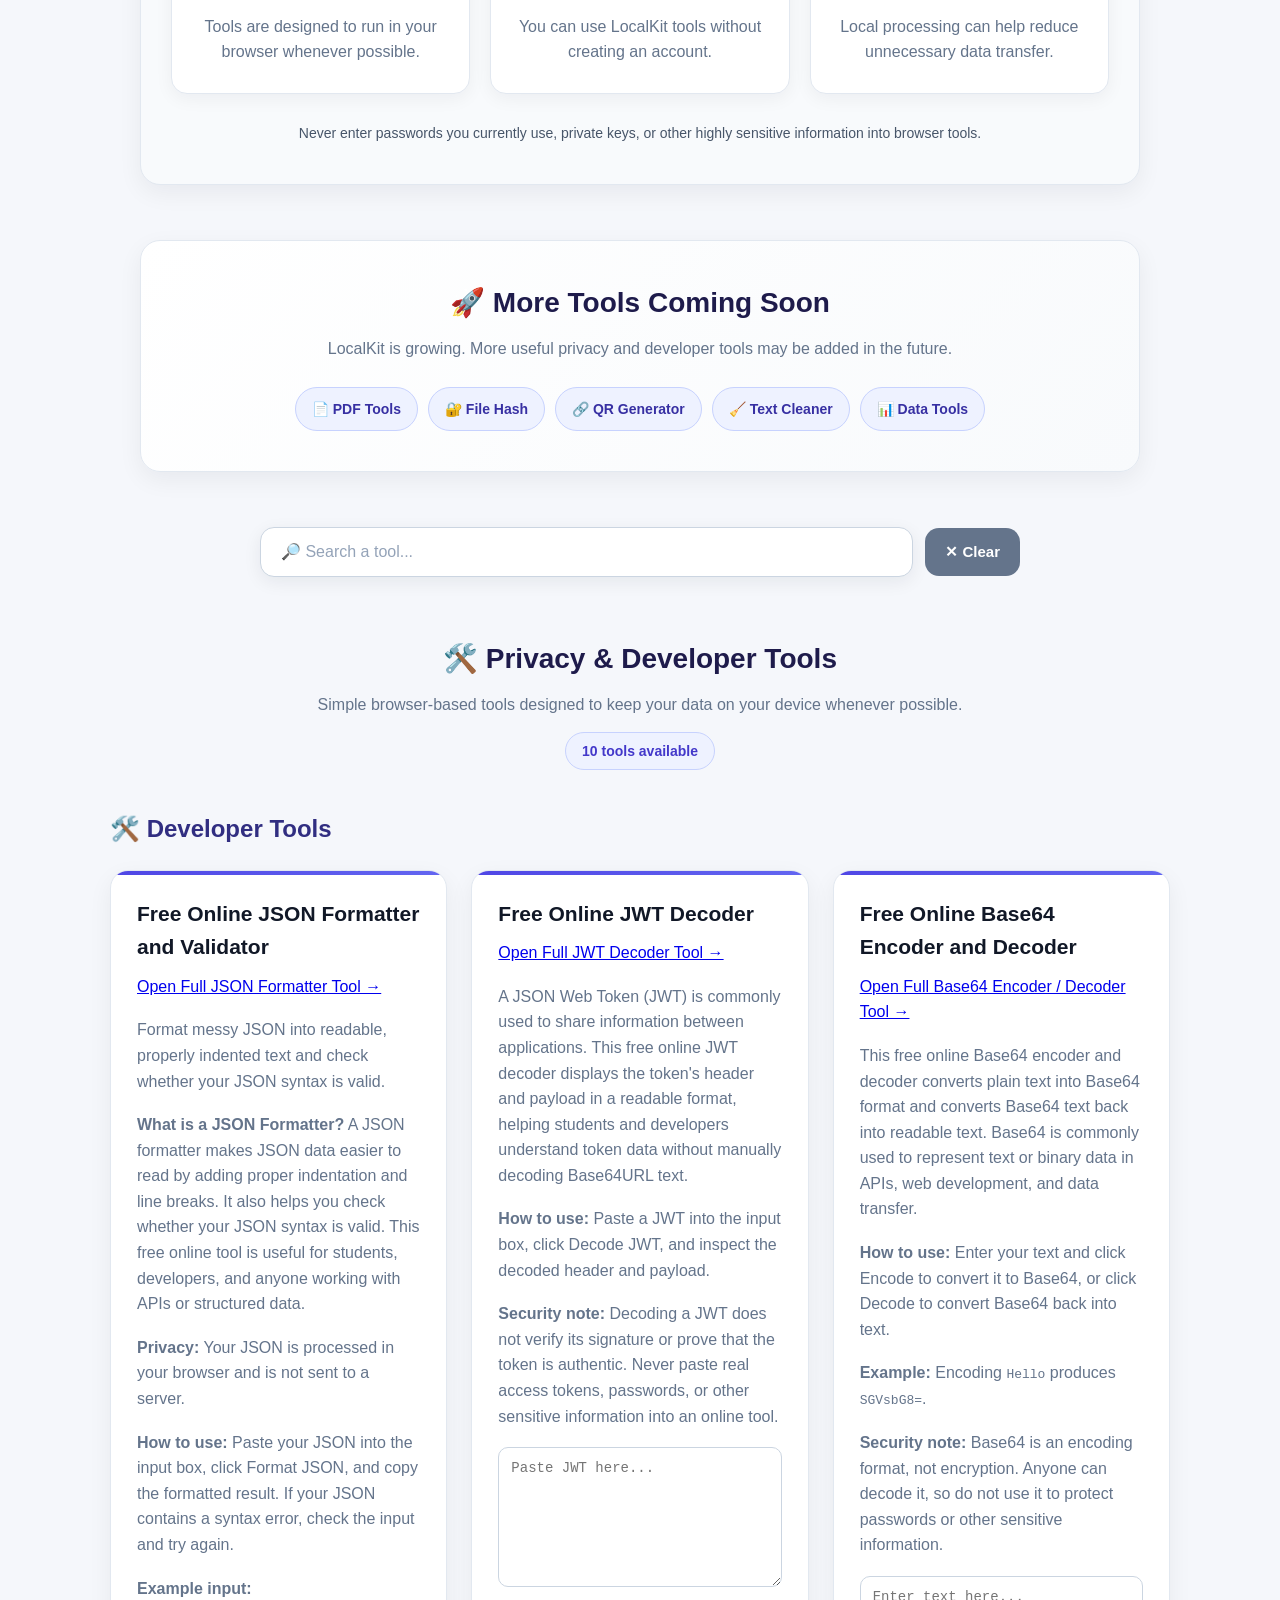
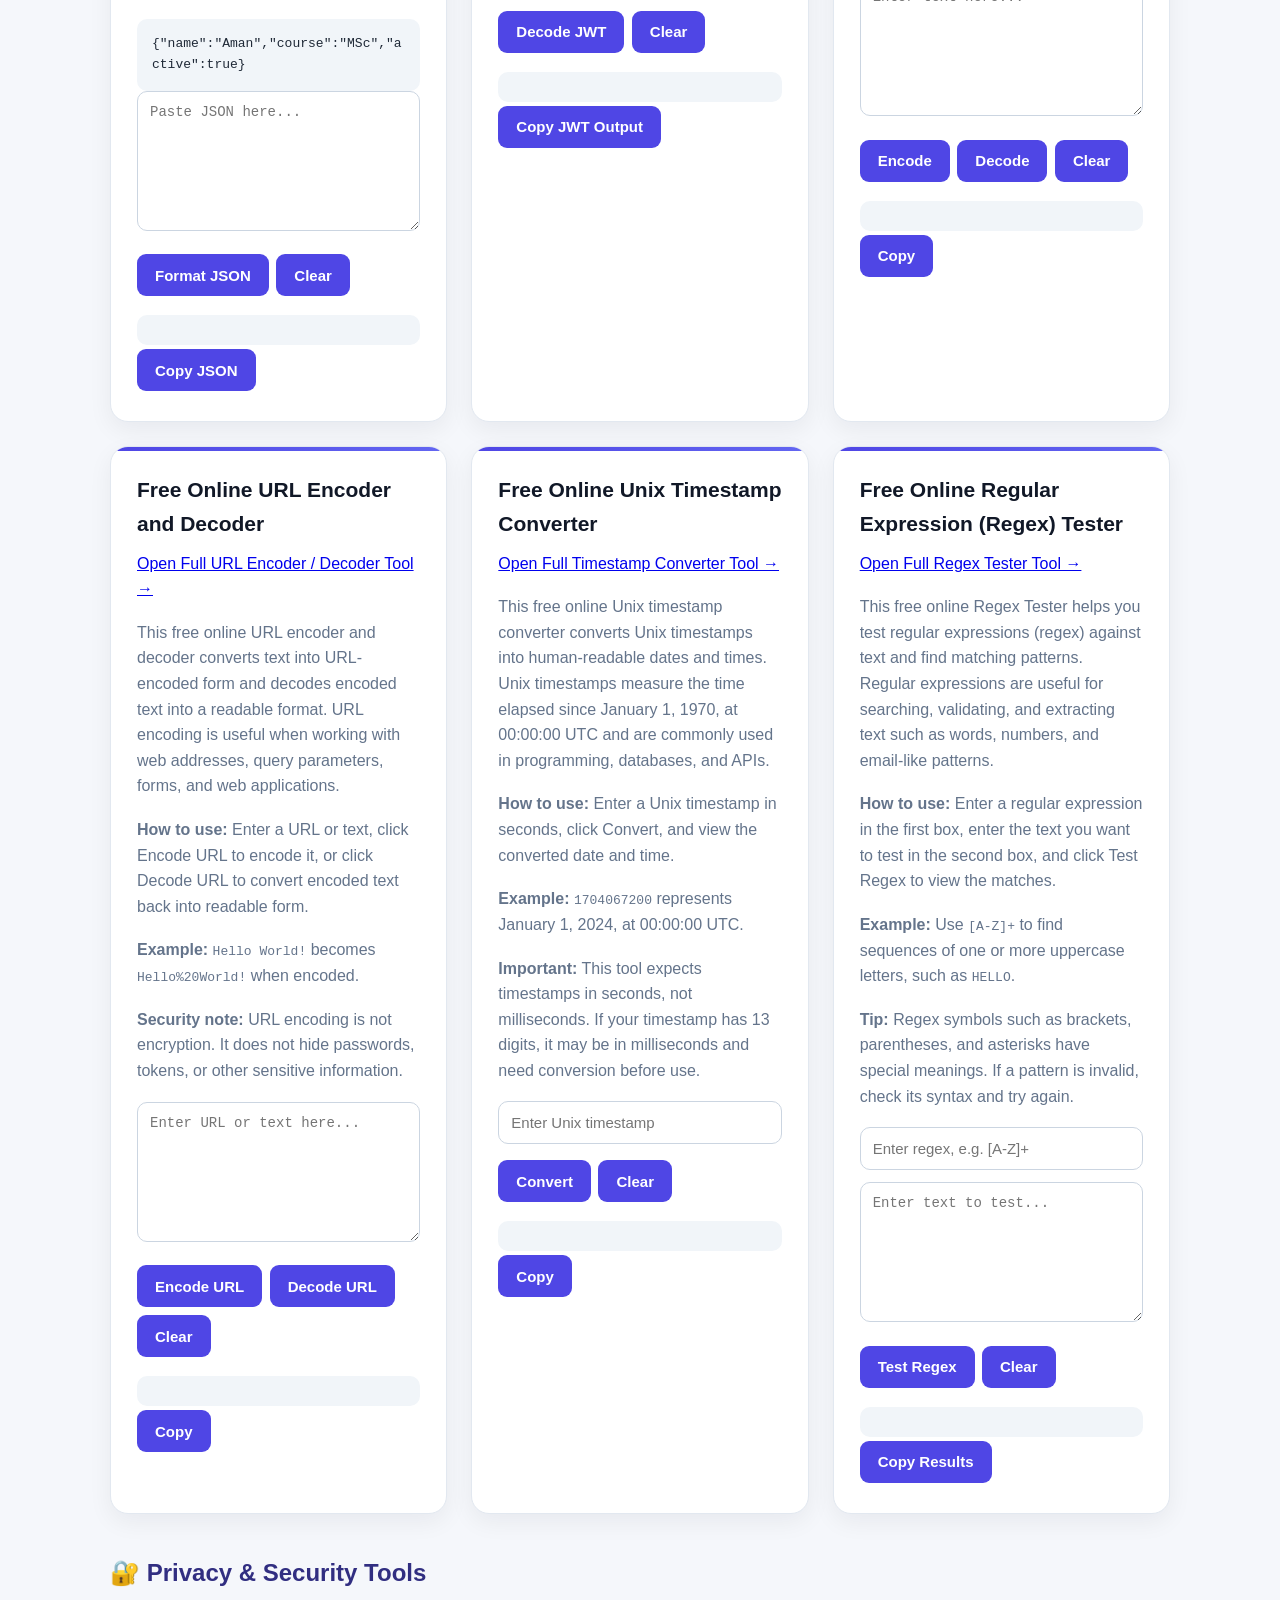
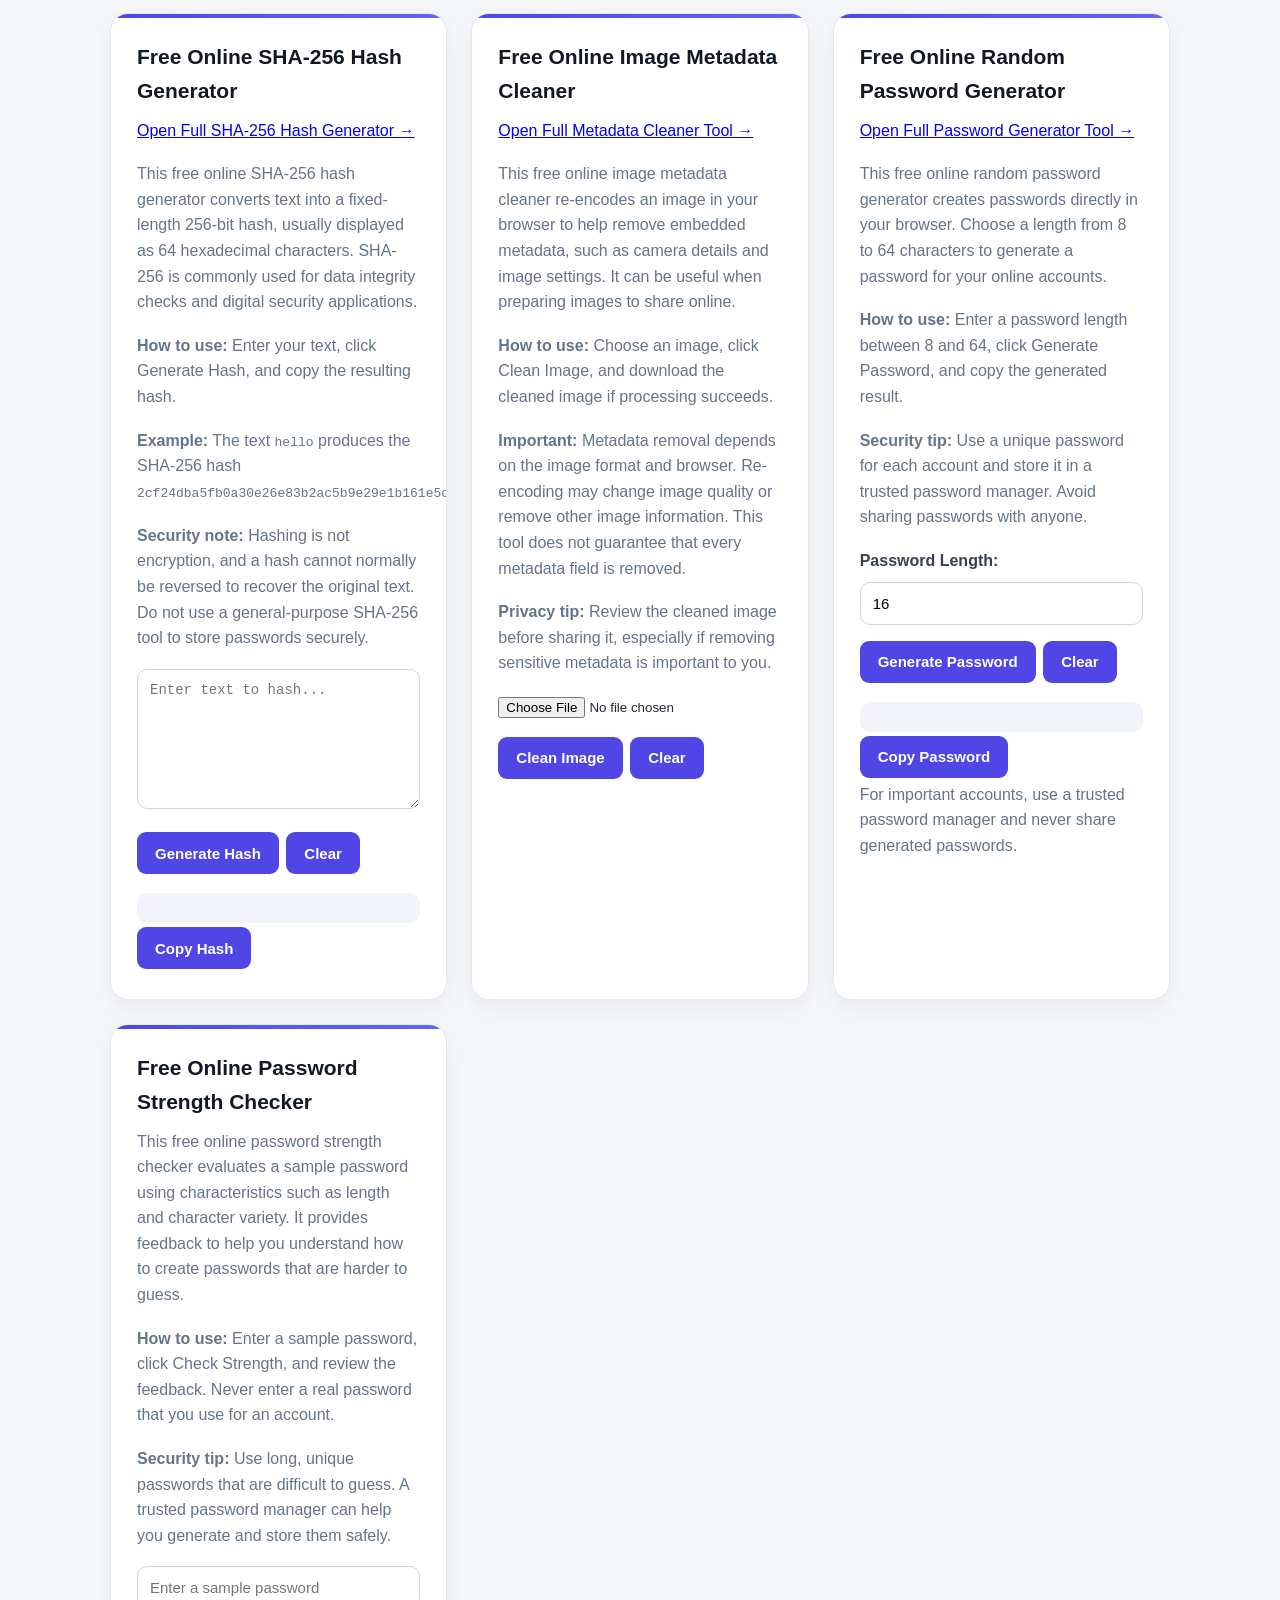
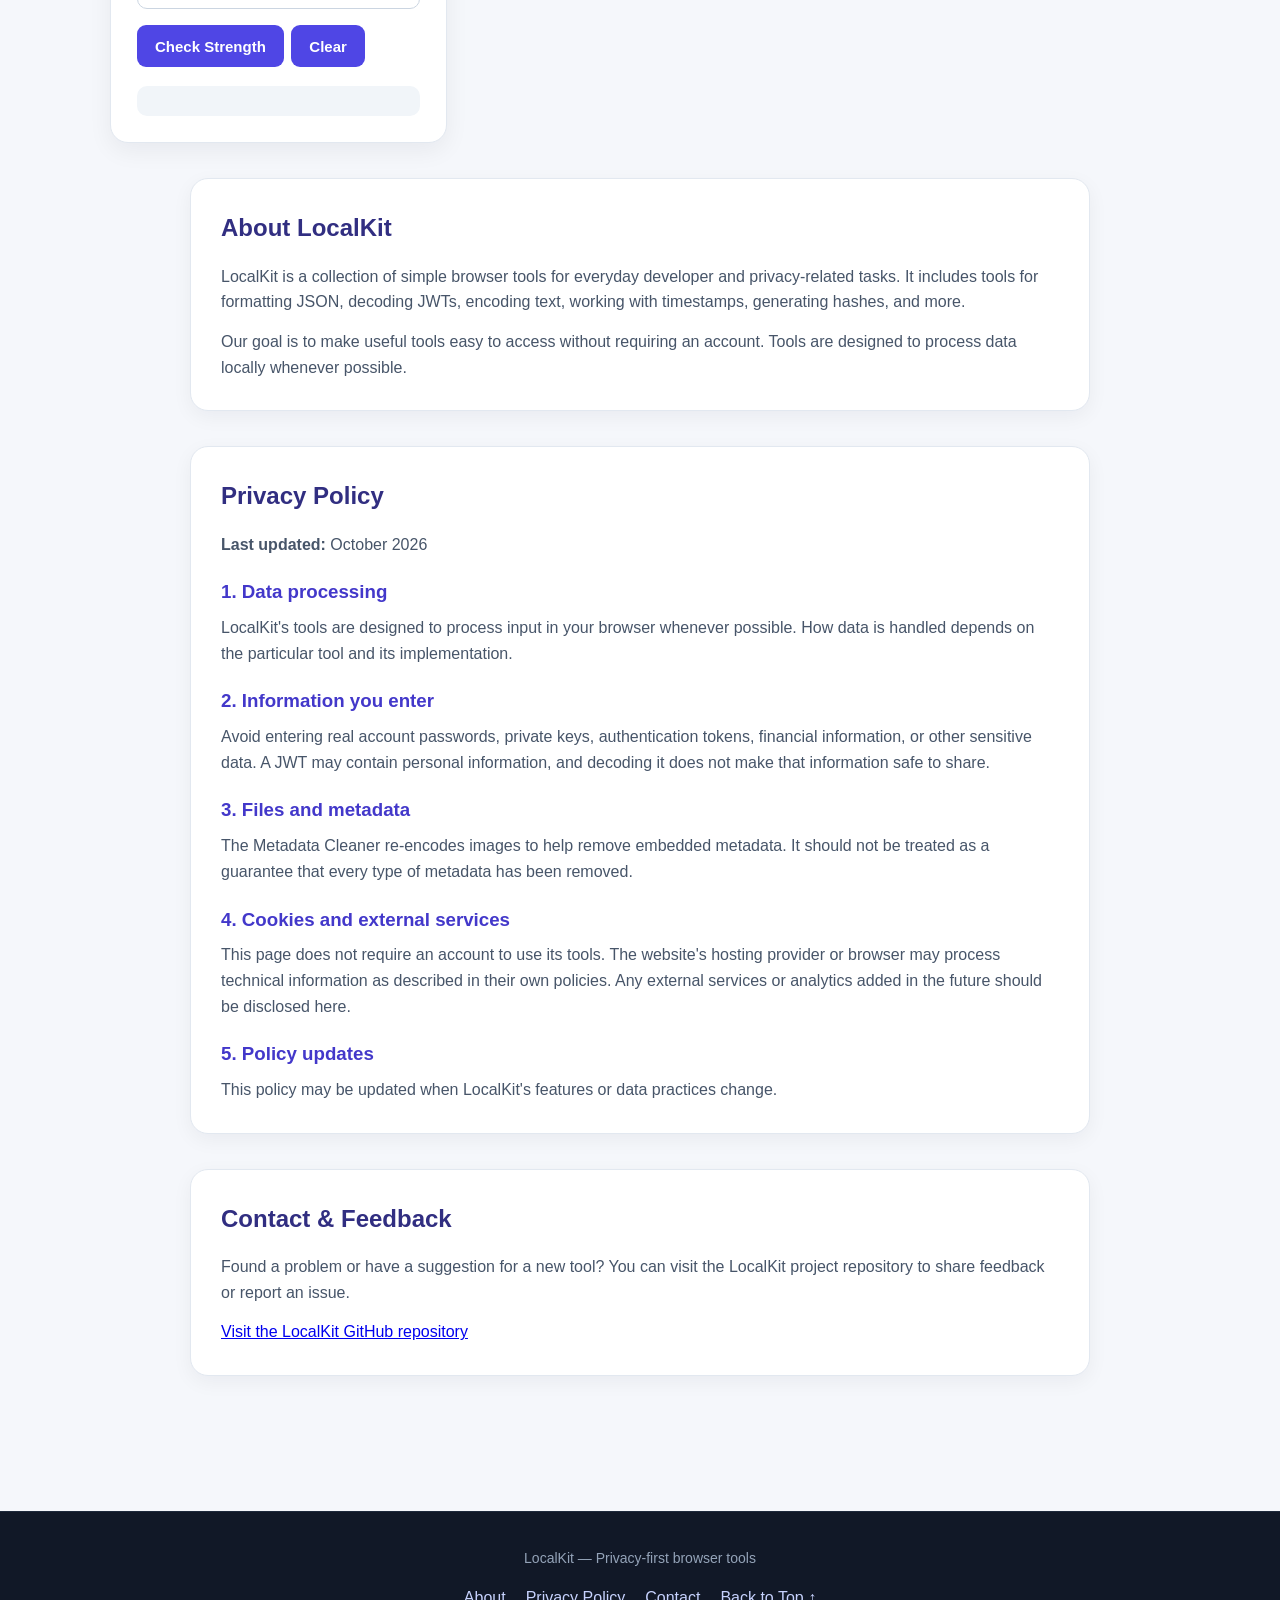
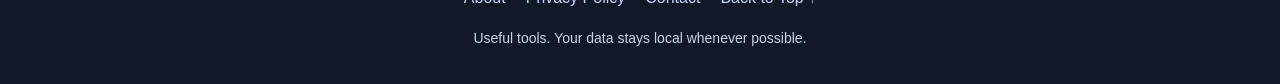
==== commit f9213358: "Update index.html" ====
--- a/index.html
+++ b/index.html
@@ -501,6 +501,8 @@
         <div class="tool-card" id="password-generator">
            <h2>Free Online Random Password Generator</h2>
 
+<p><a href="password-generator.html">Open Full Password Generator Tool →</a></p>
+
           
 <p>This free online random password generator creates passwords directly in your browser. Choose a length from 8 to 64 characters to generate a password for your online accounts.</p>
 
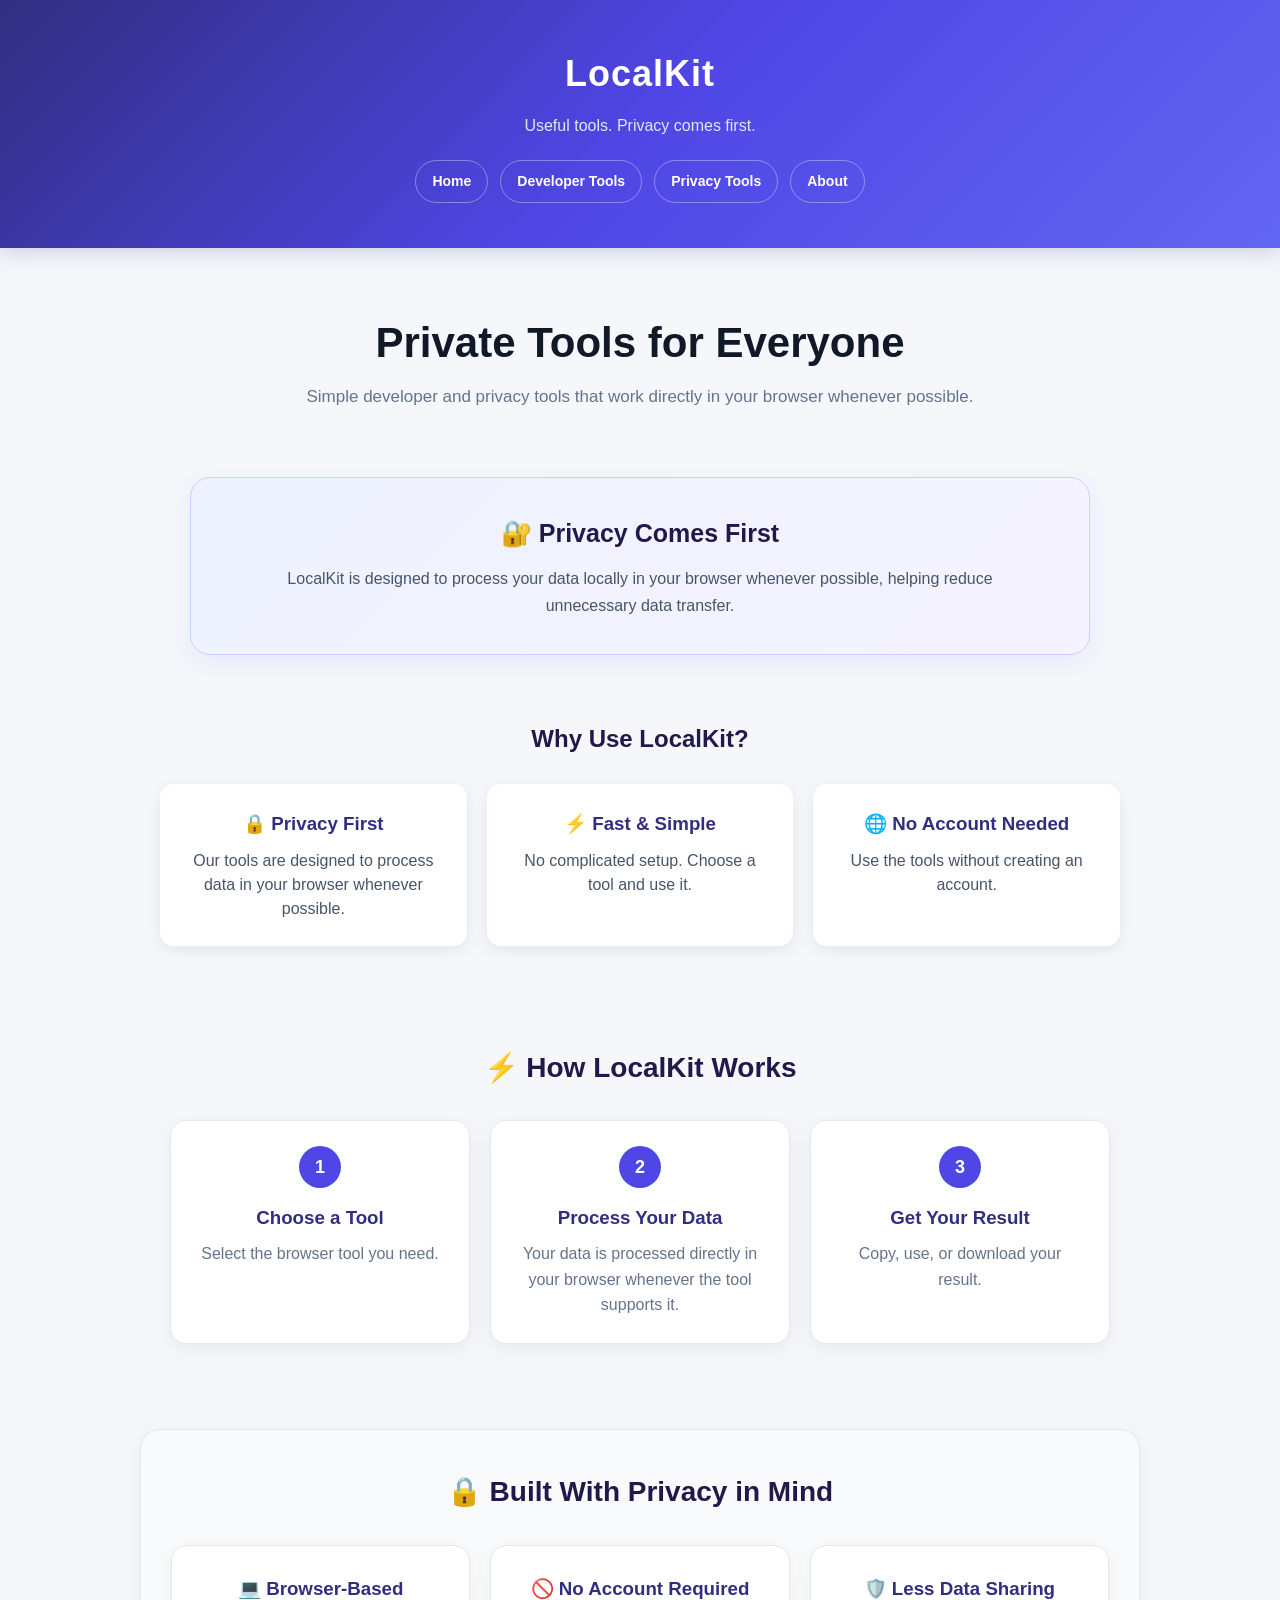
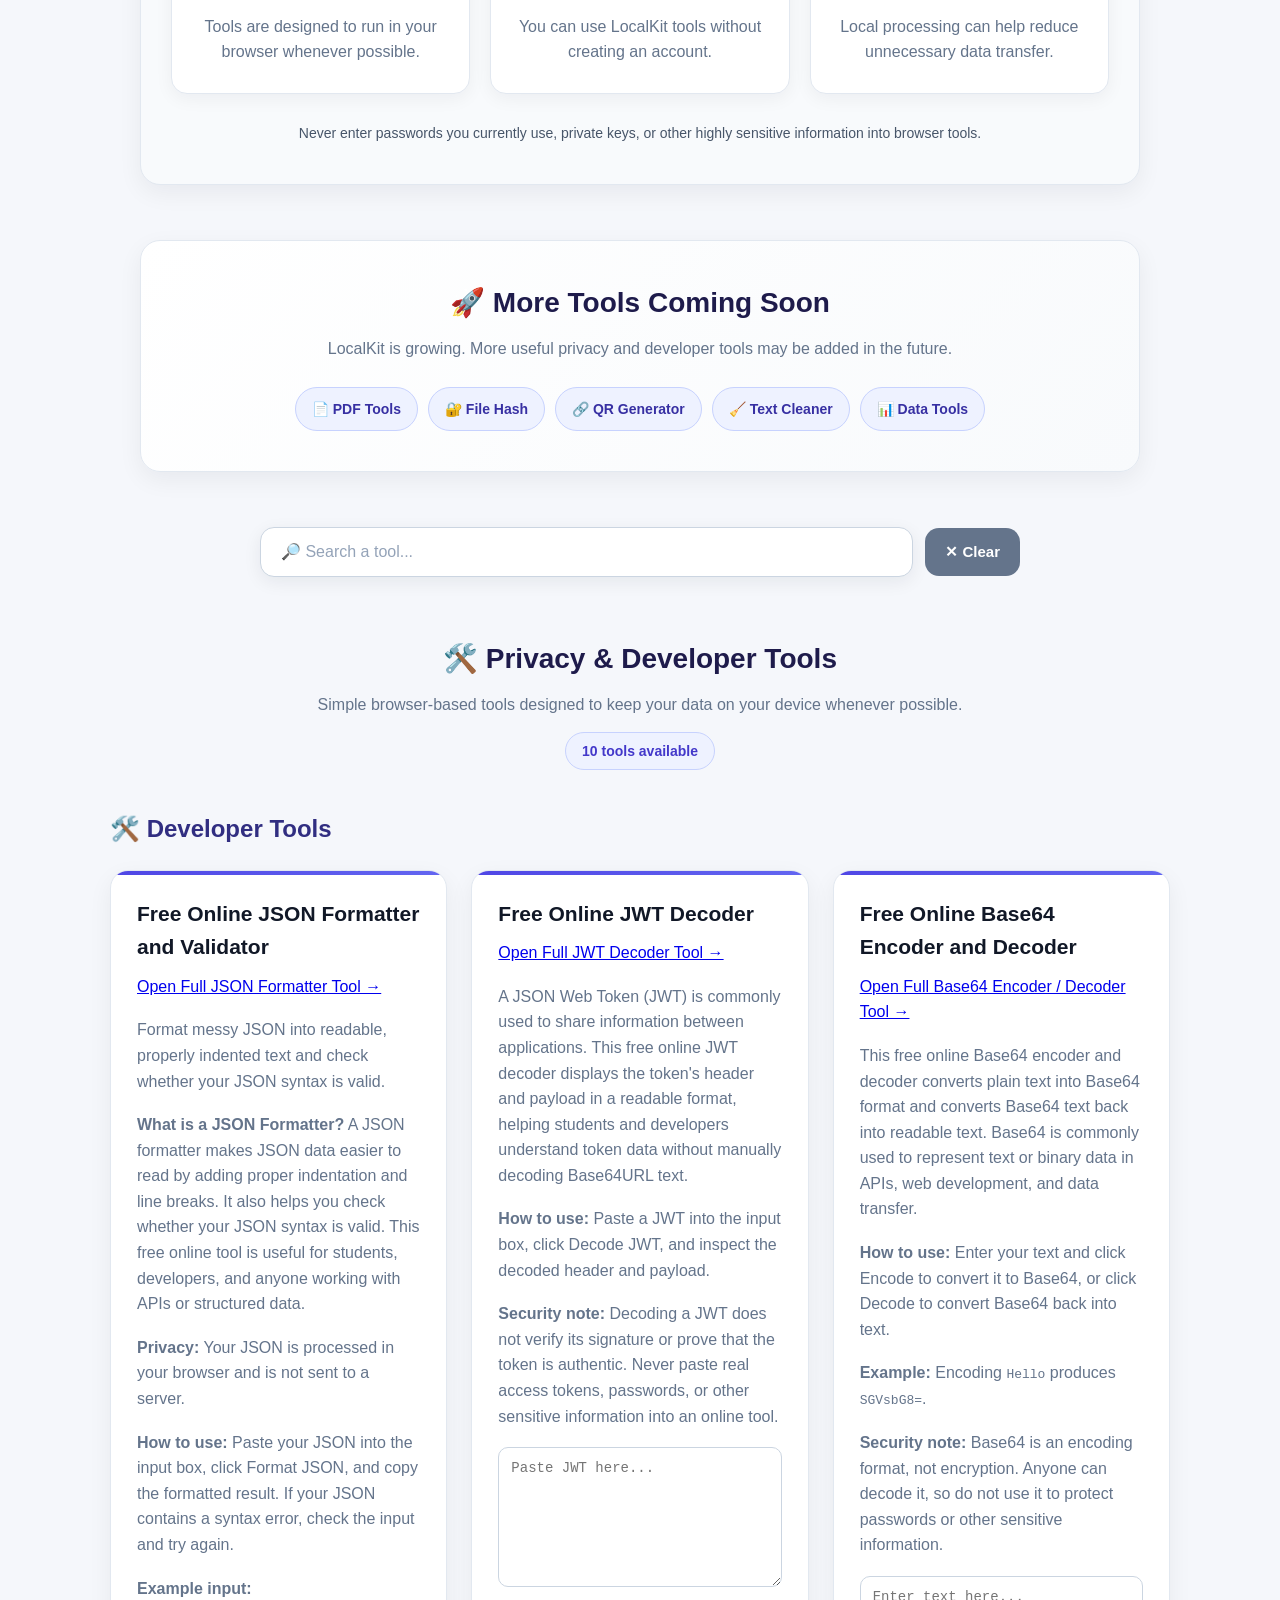
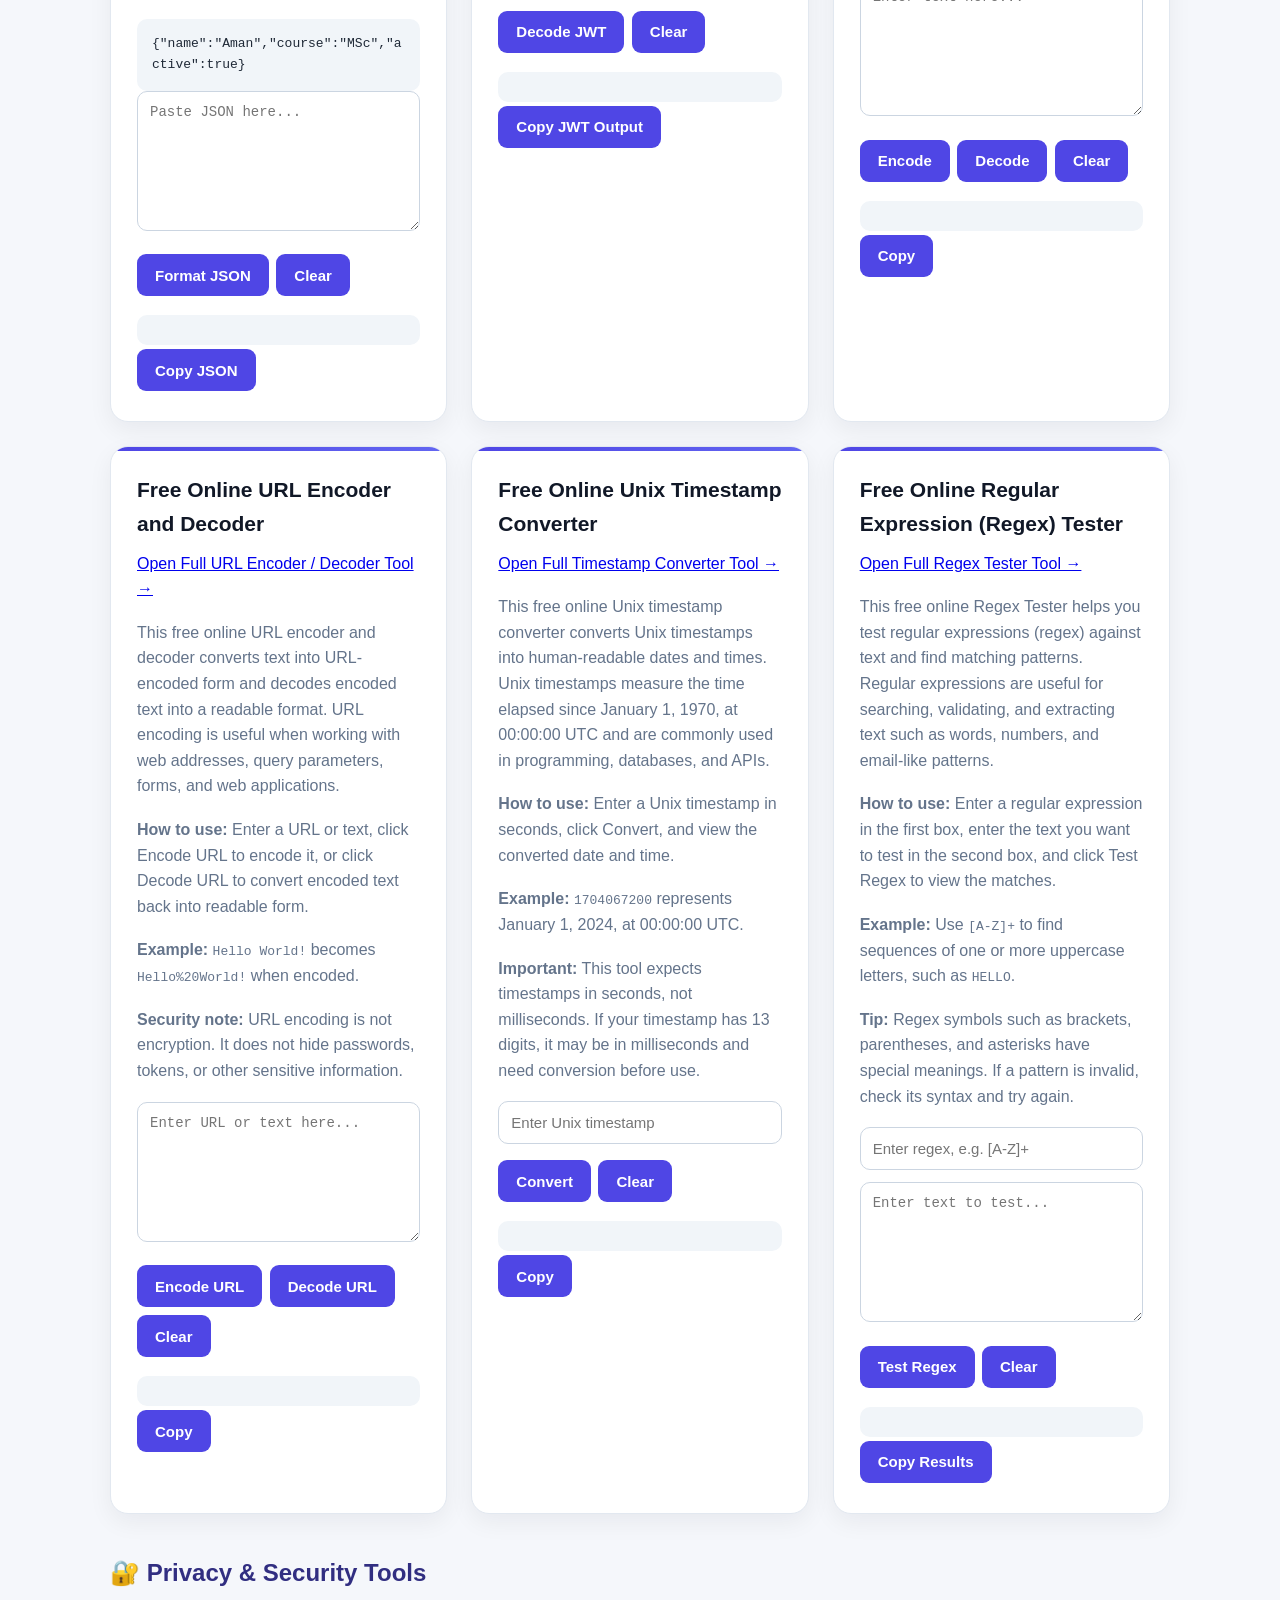
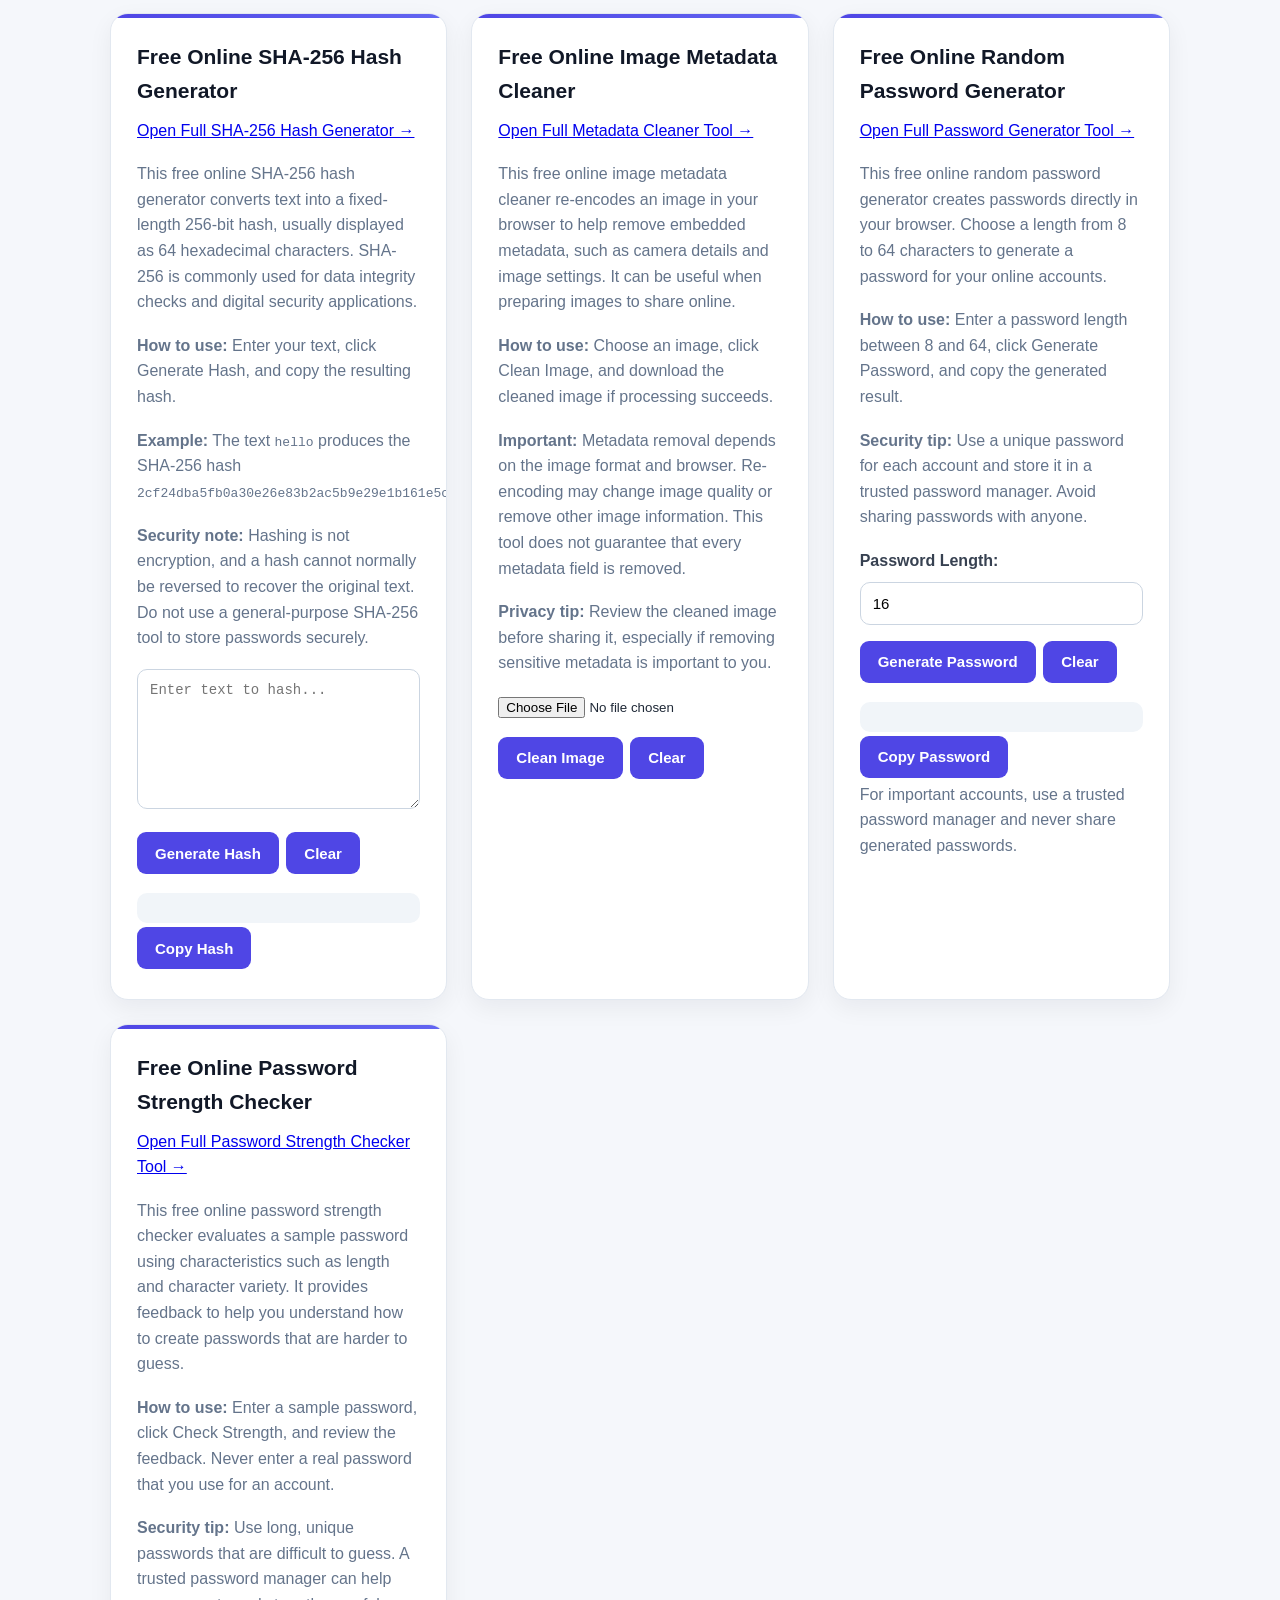
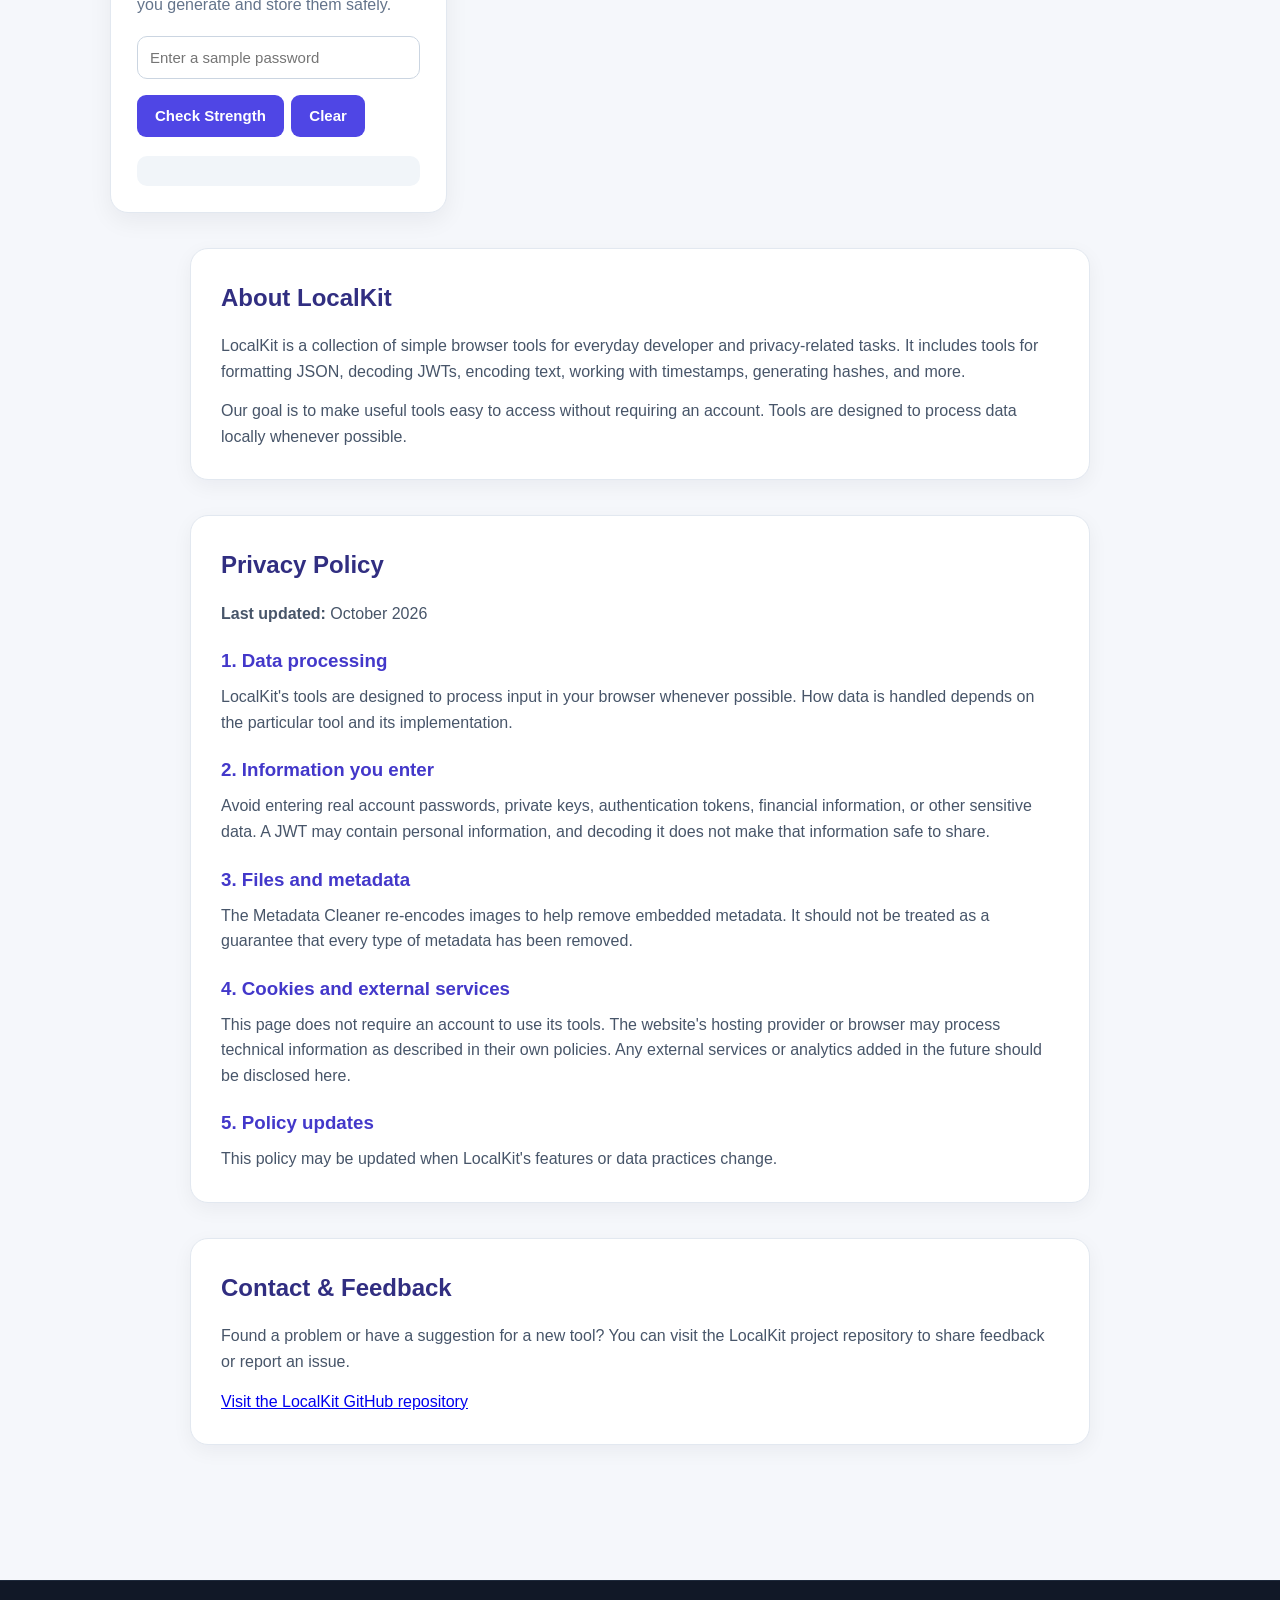
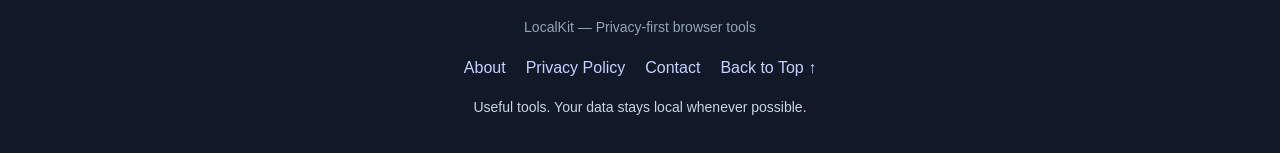
==== commit 0742b908: "Update index.html" ====
--- a/index.html
+++ b/index.html
@@ -543,6 +543,8 @@
 
 
 
+<p><a href="password-strength-checker.html">Open Full Password Strength Checker Tool →</a></p>
+
             
 <p>This free online password strength checker evaluates a sample password using characteristics such as length and character variety. It provides feedback to help you understand how to create passwords that are harder to guess.</p>
 
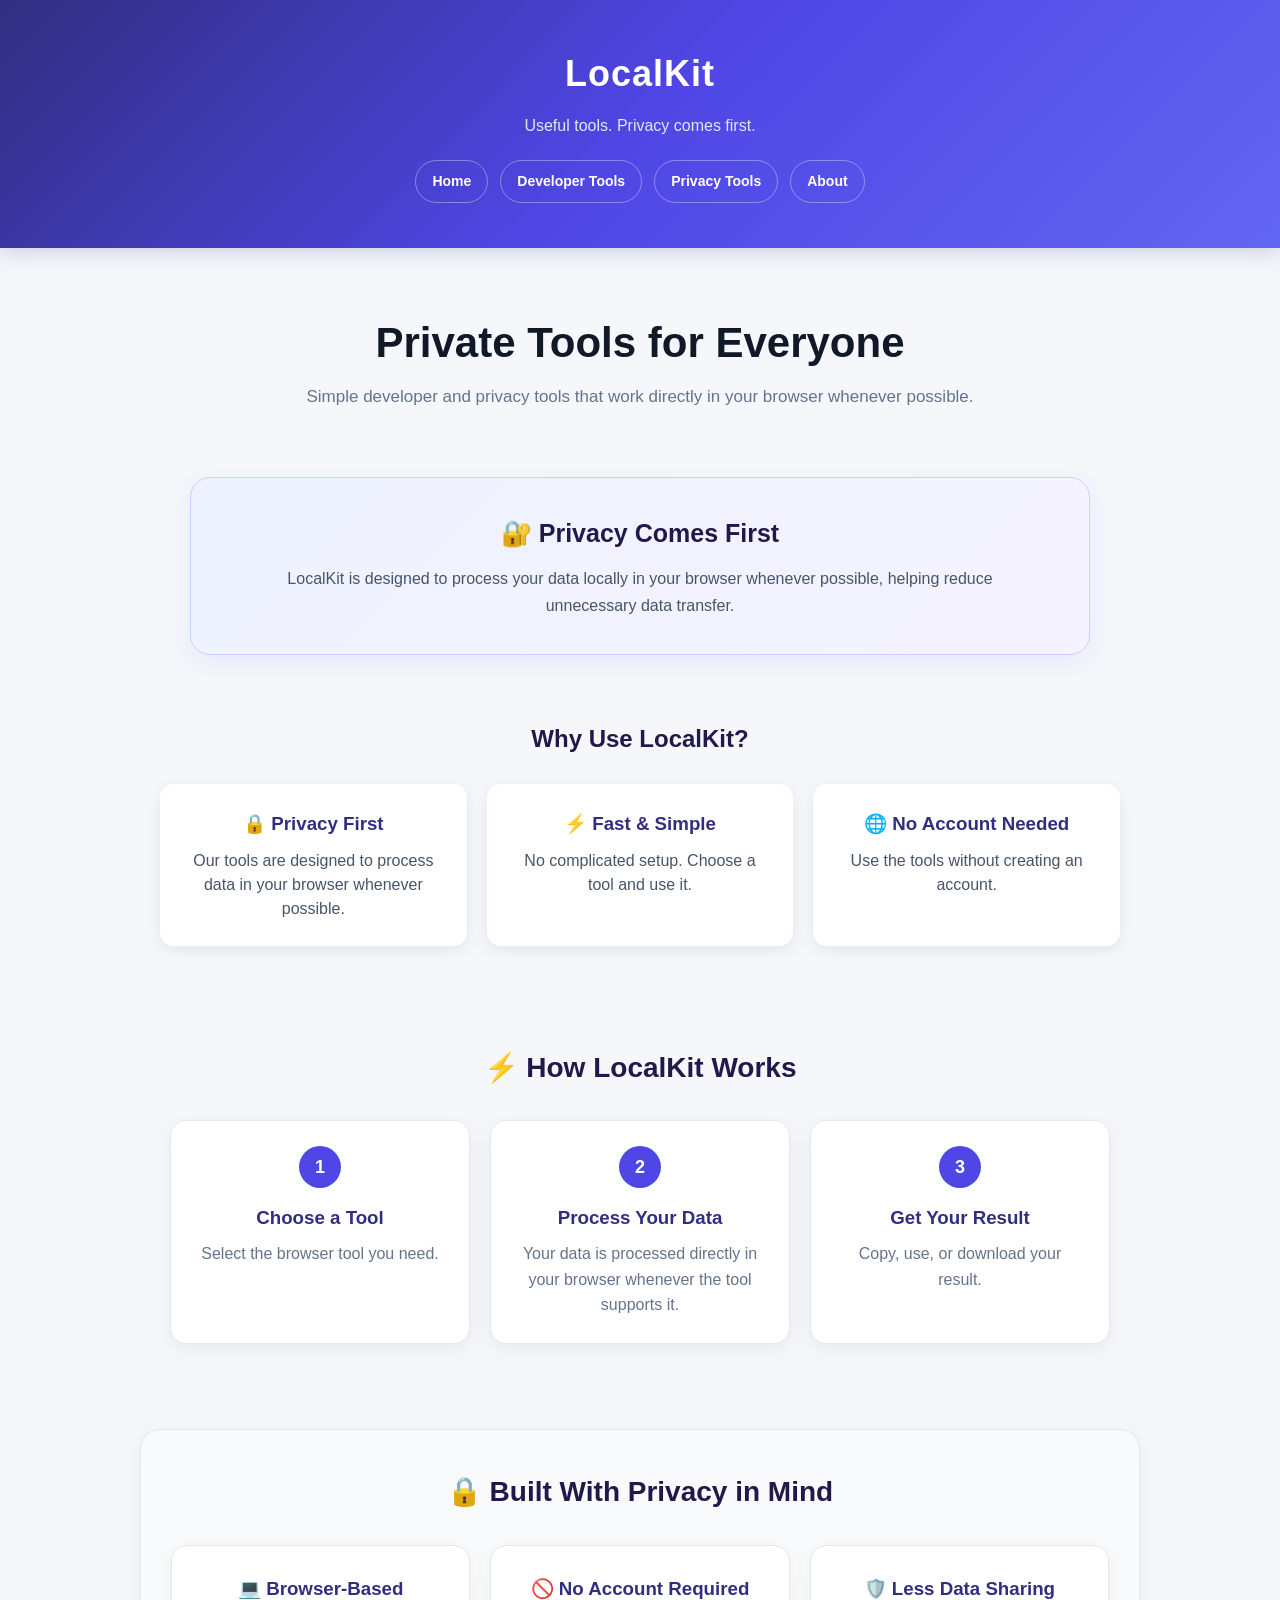
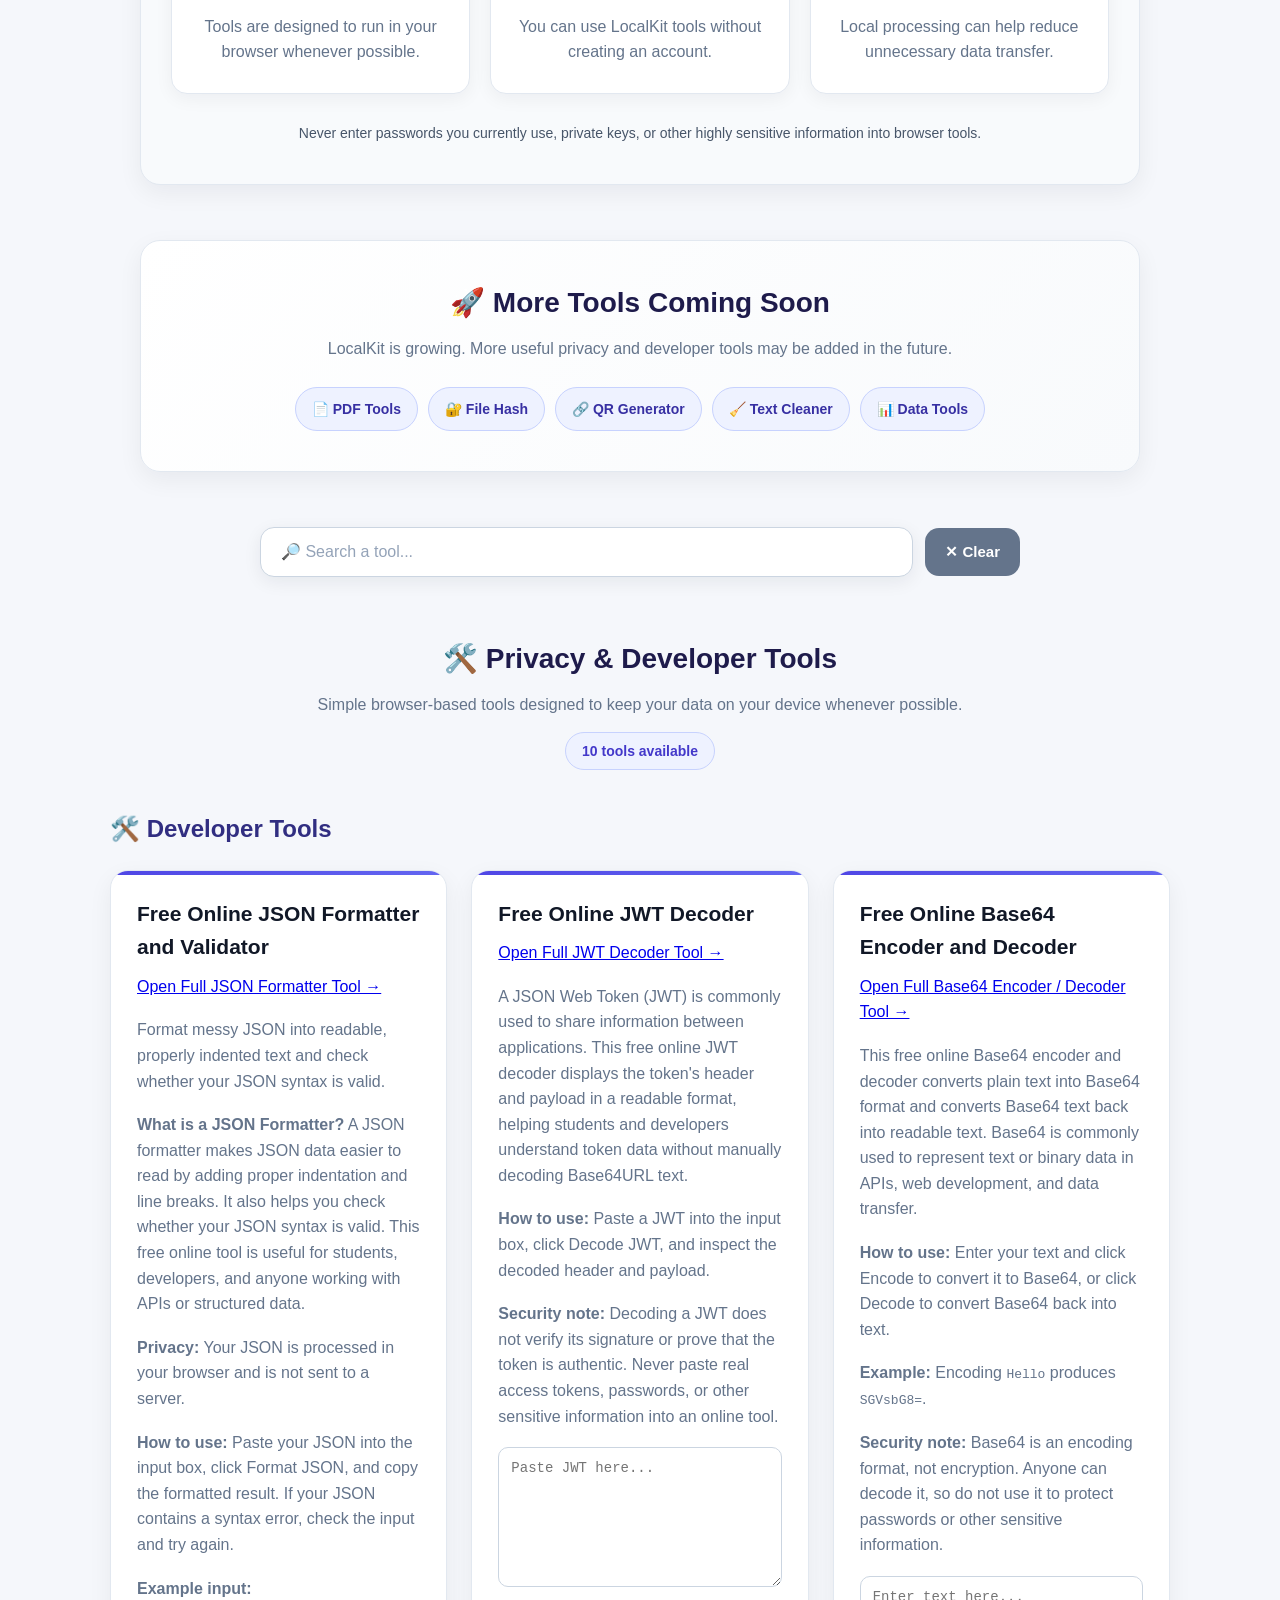
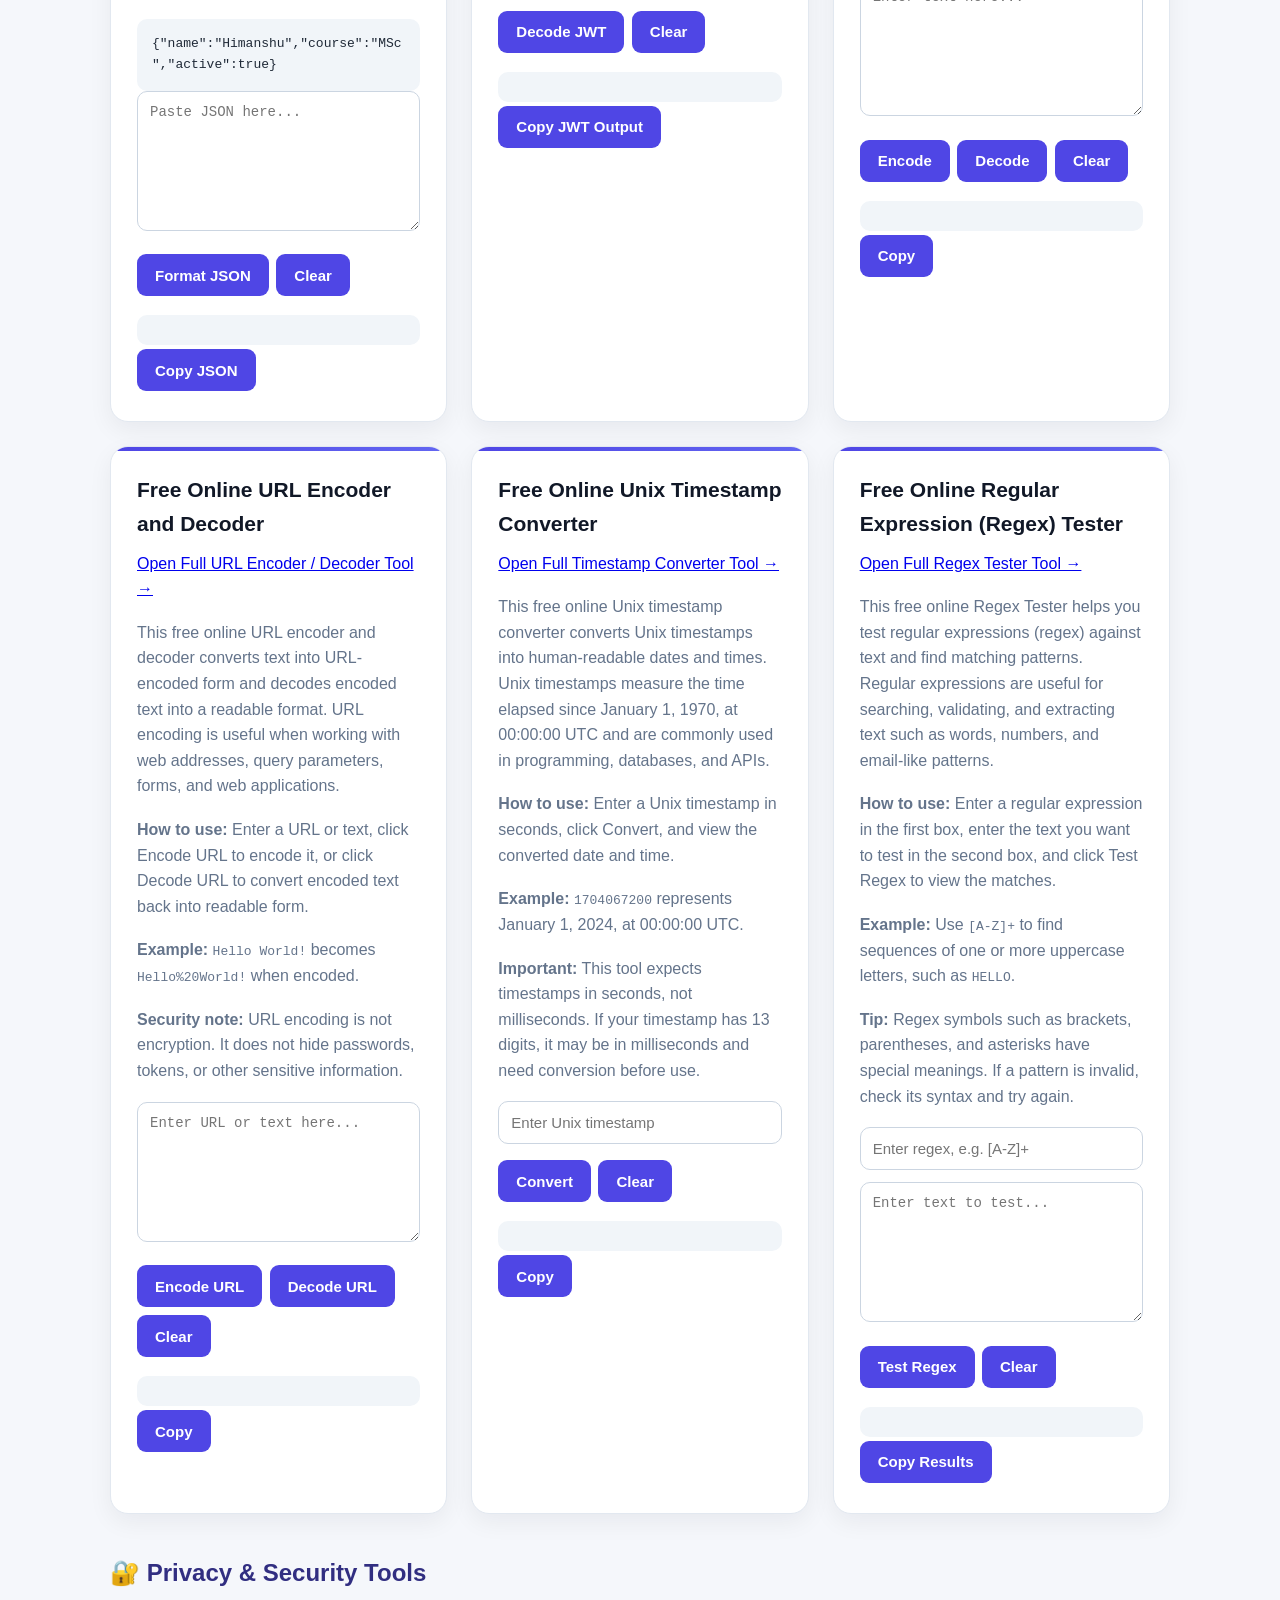
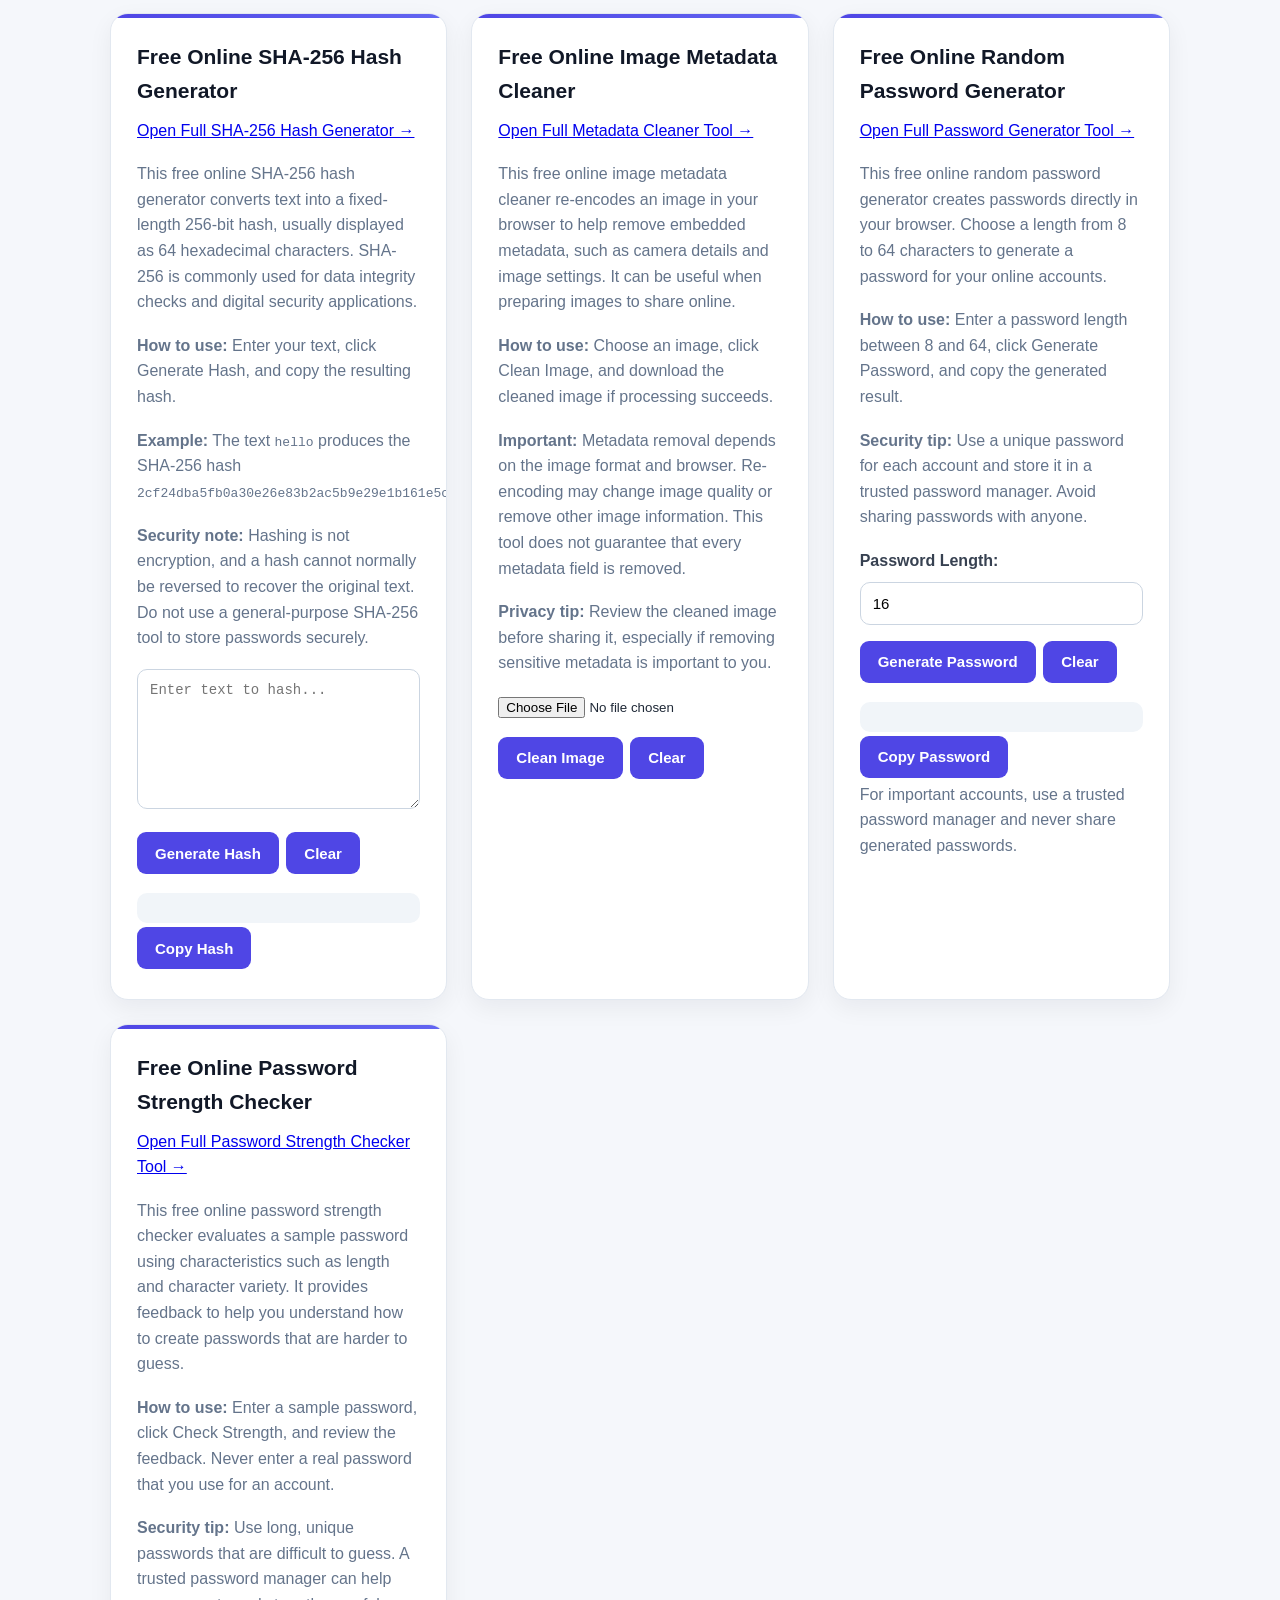
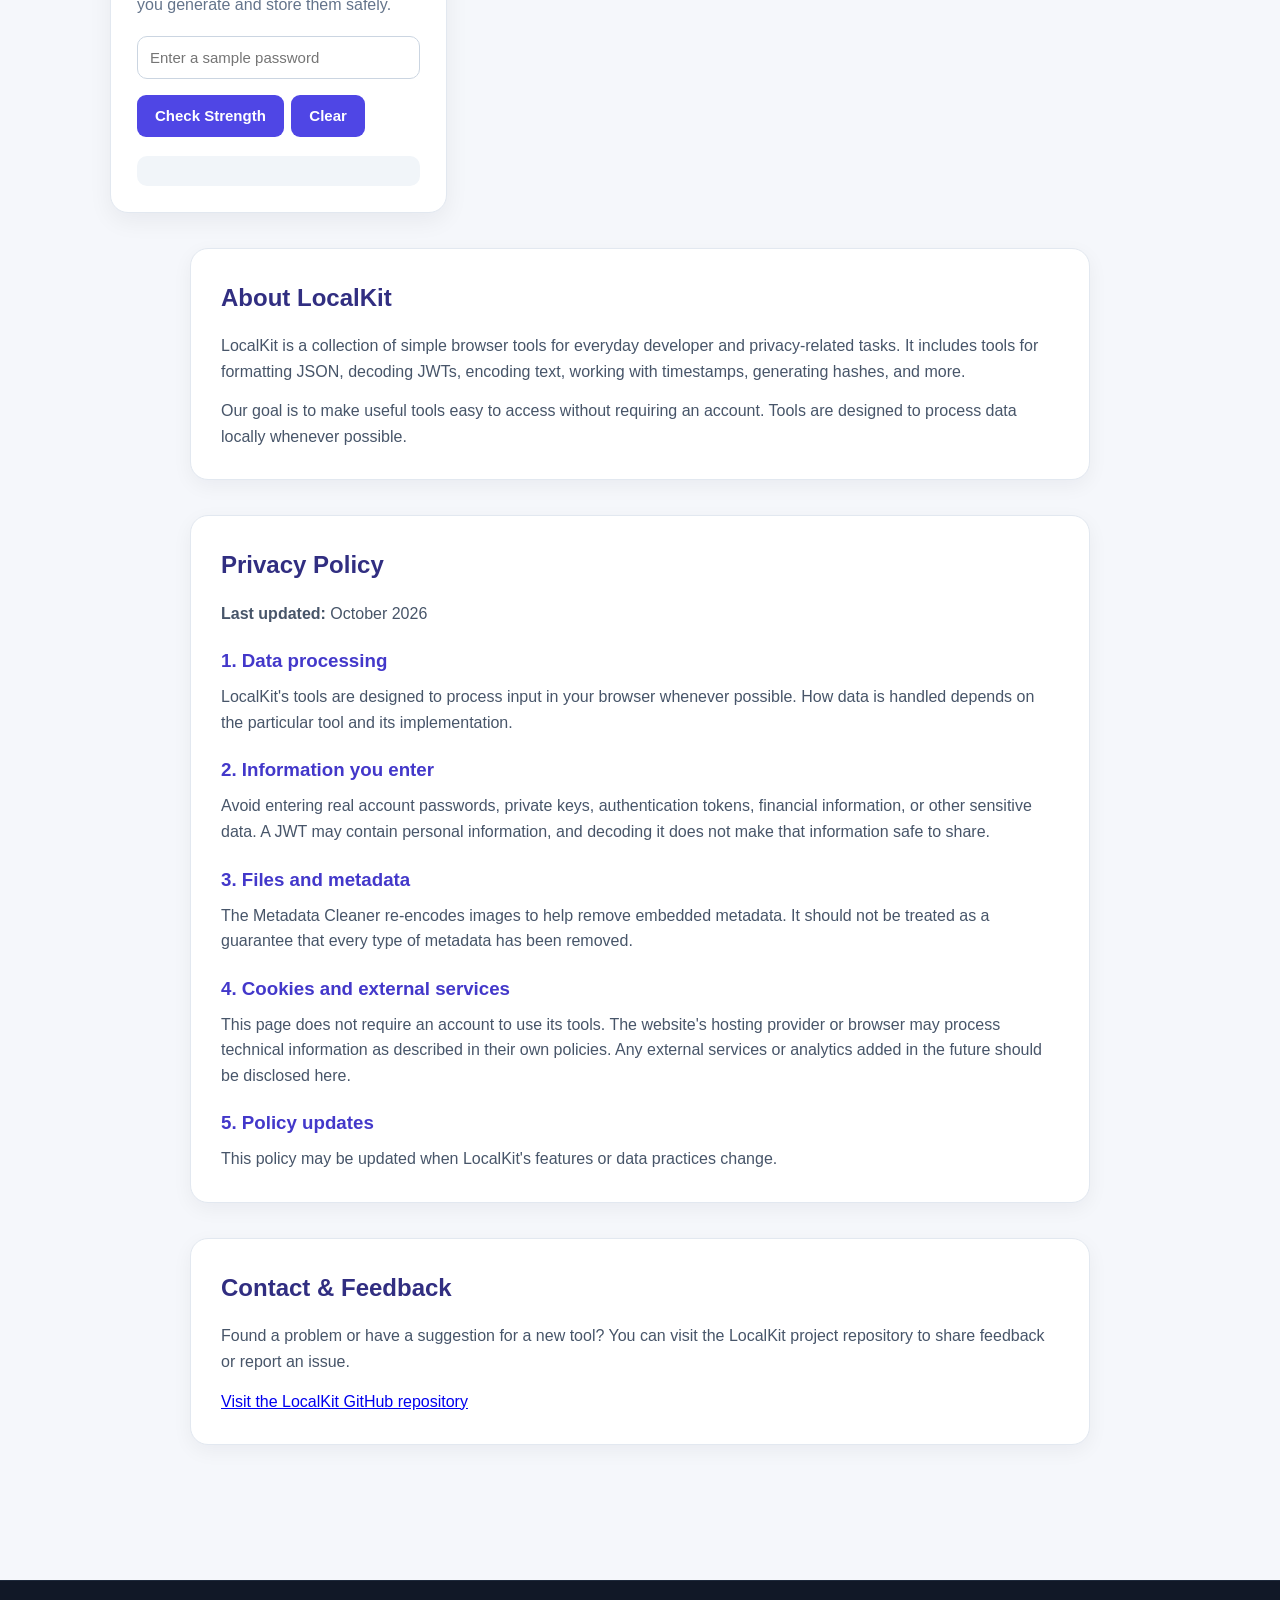
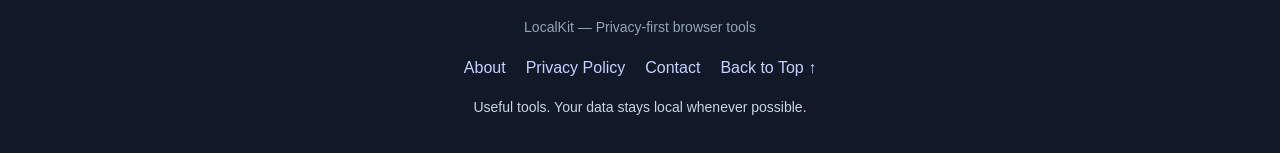
==== commit c277ccc2: "Update index.html" ====
--- a/index.html
+++ b/index.html
@@ -15,6 +15,7 @@
     <meta name="theme-color" content="#6d28d9">
 
     <meta name="robots" content="index, follow">
+    <link rel="canonical" href="https://localkit-8vr.pages.dev/">
 
 <meta property="og:type" content="website">
 <meta property="og:title" content="LocalKit — Free Developer &amp; Privacy Tools">
@@ -259,7 +260,7 @@
 <p><strong>How to use:</strong> Paste your JSON into the input box, click Format JSON, and copy the formatted result. If your JSON contains a syntax error, check the input and try again.</p>
 
 <p><strong>Example input:</strong></p>
-<pre>{"name":"Aman","course":"MSc","active":true}</pre>
+<pre>{"name":"Himanshu","course":"MSc","active":true}</pre>
 
             <textarea
                 id="jsonInput"
